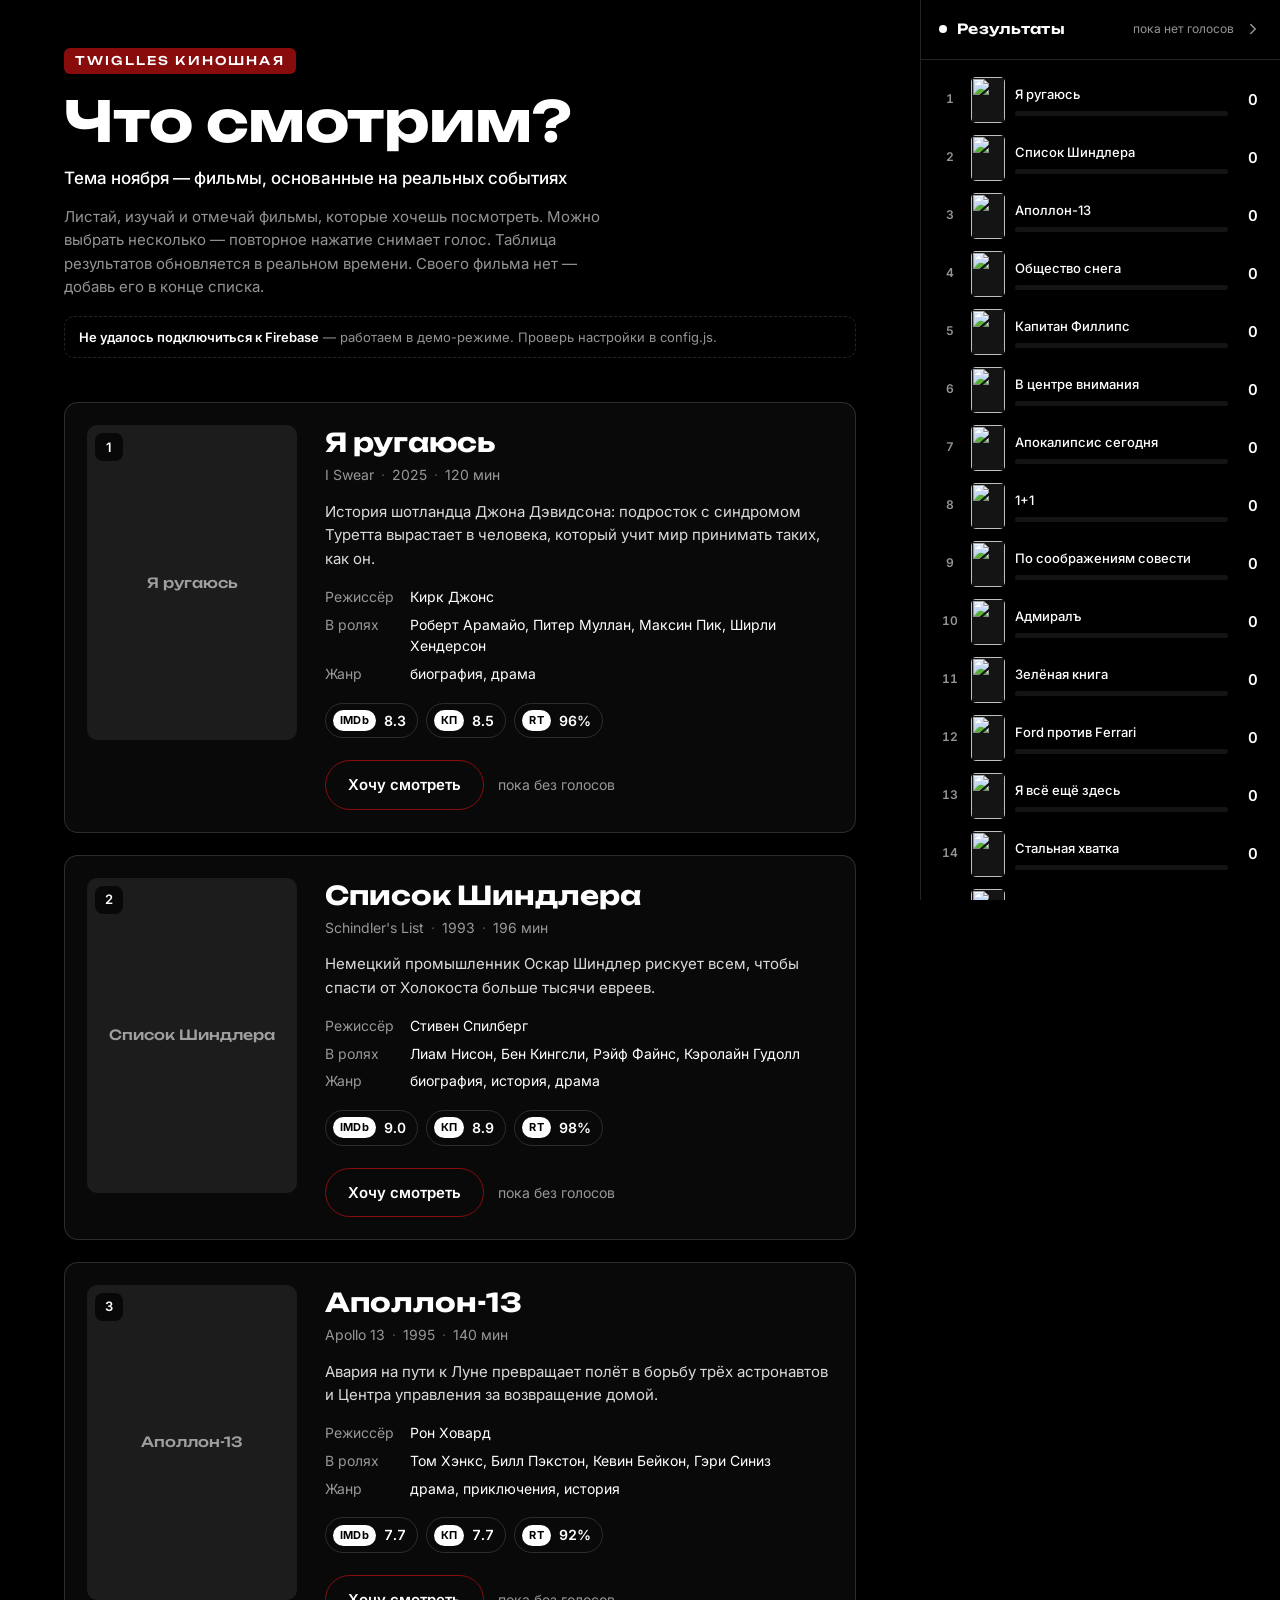
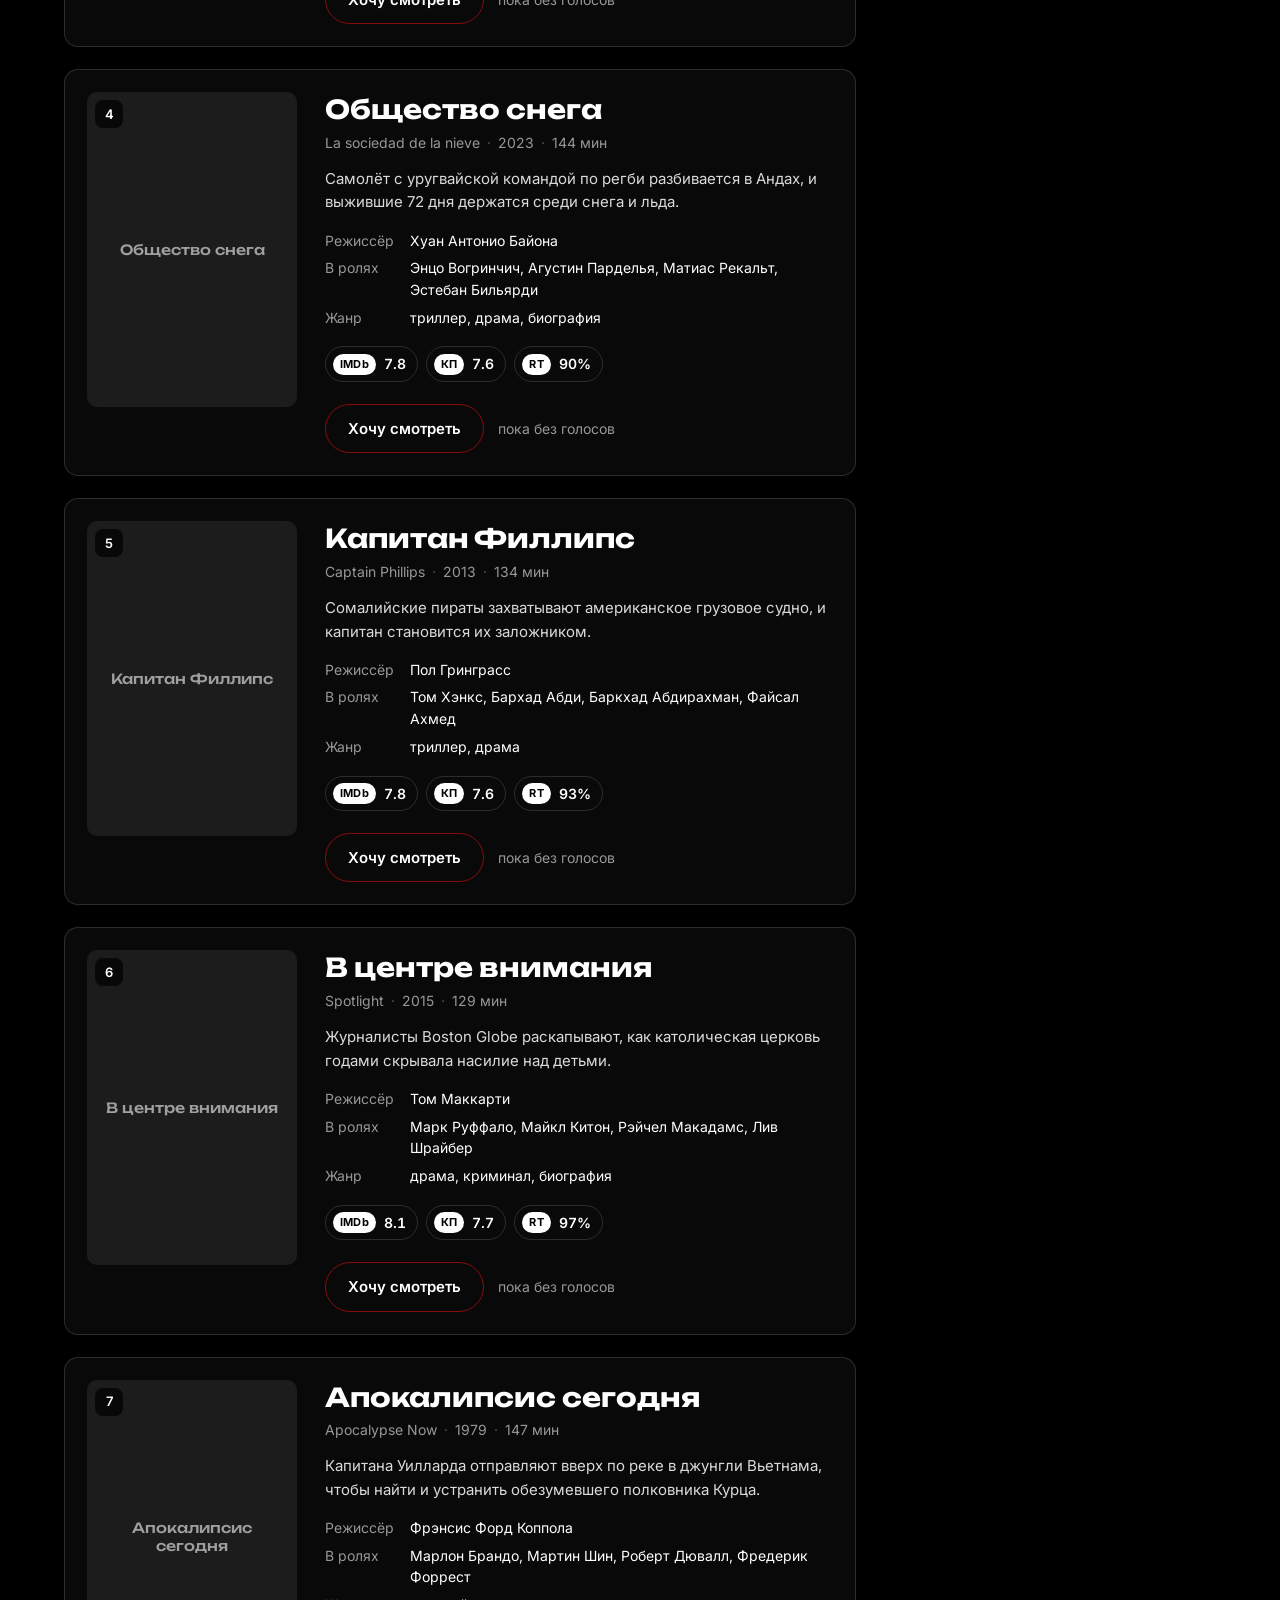
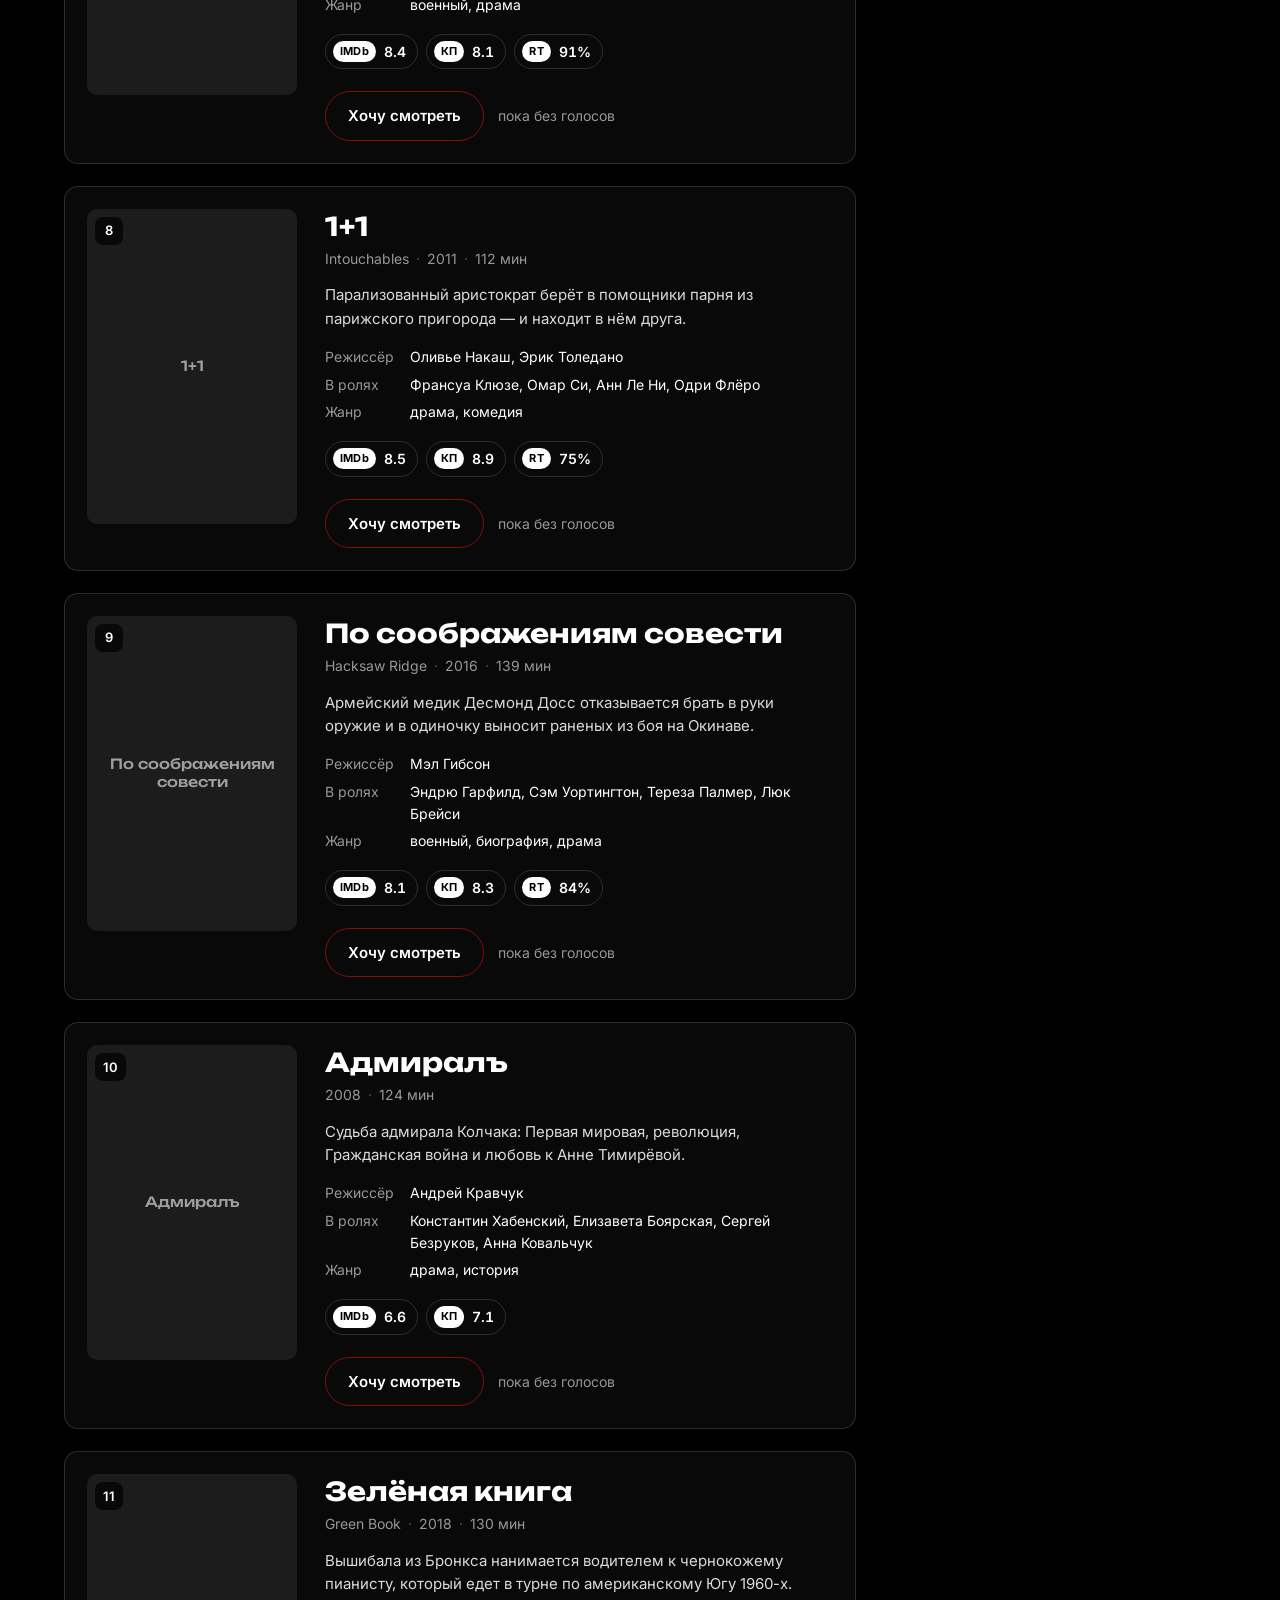
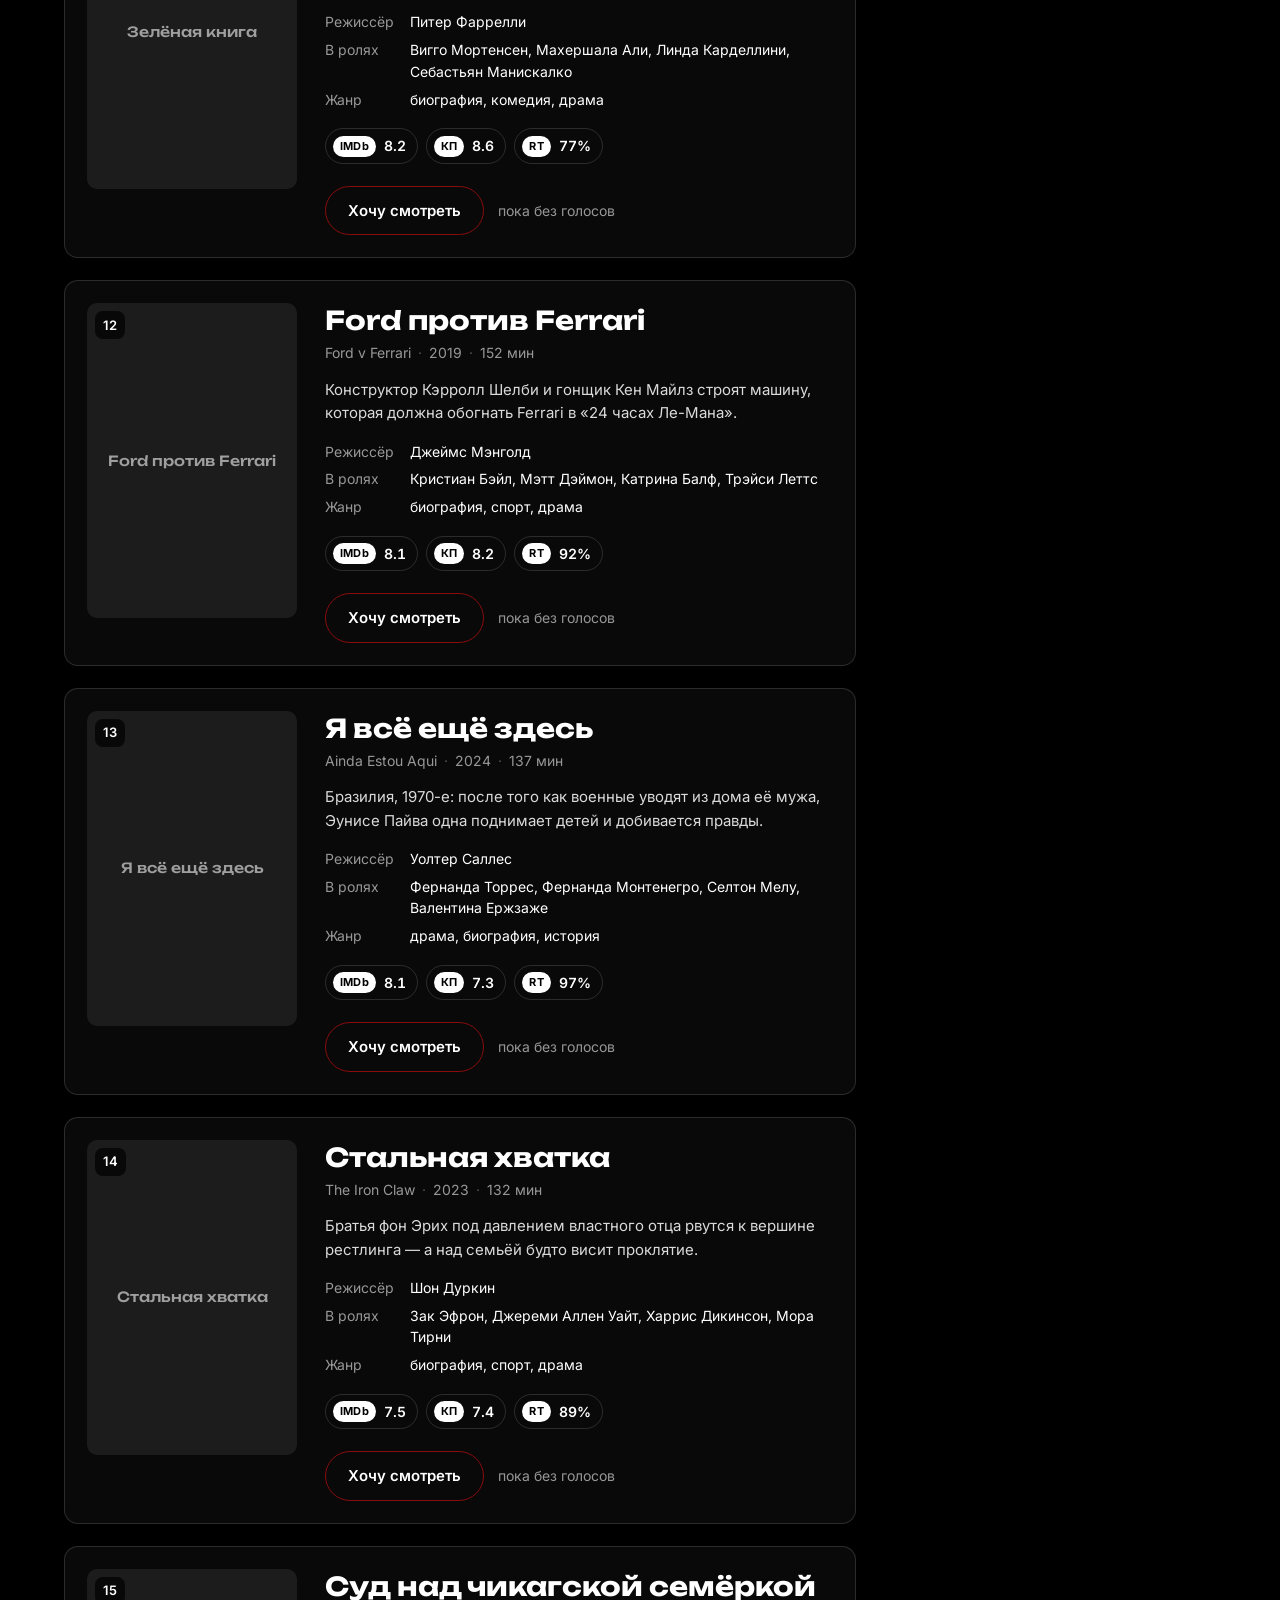
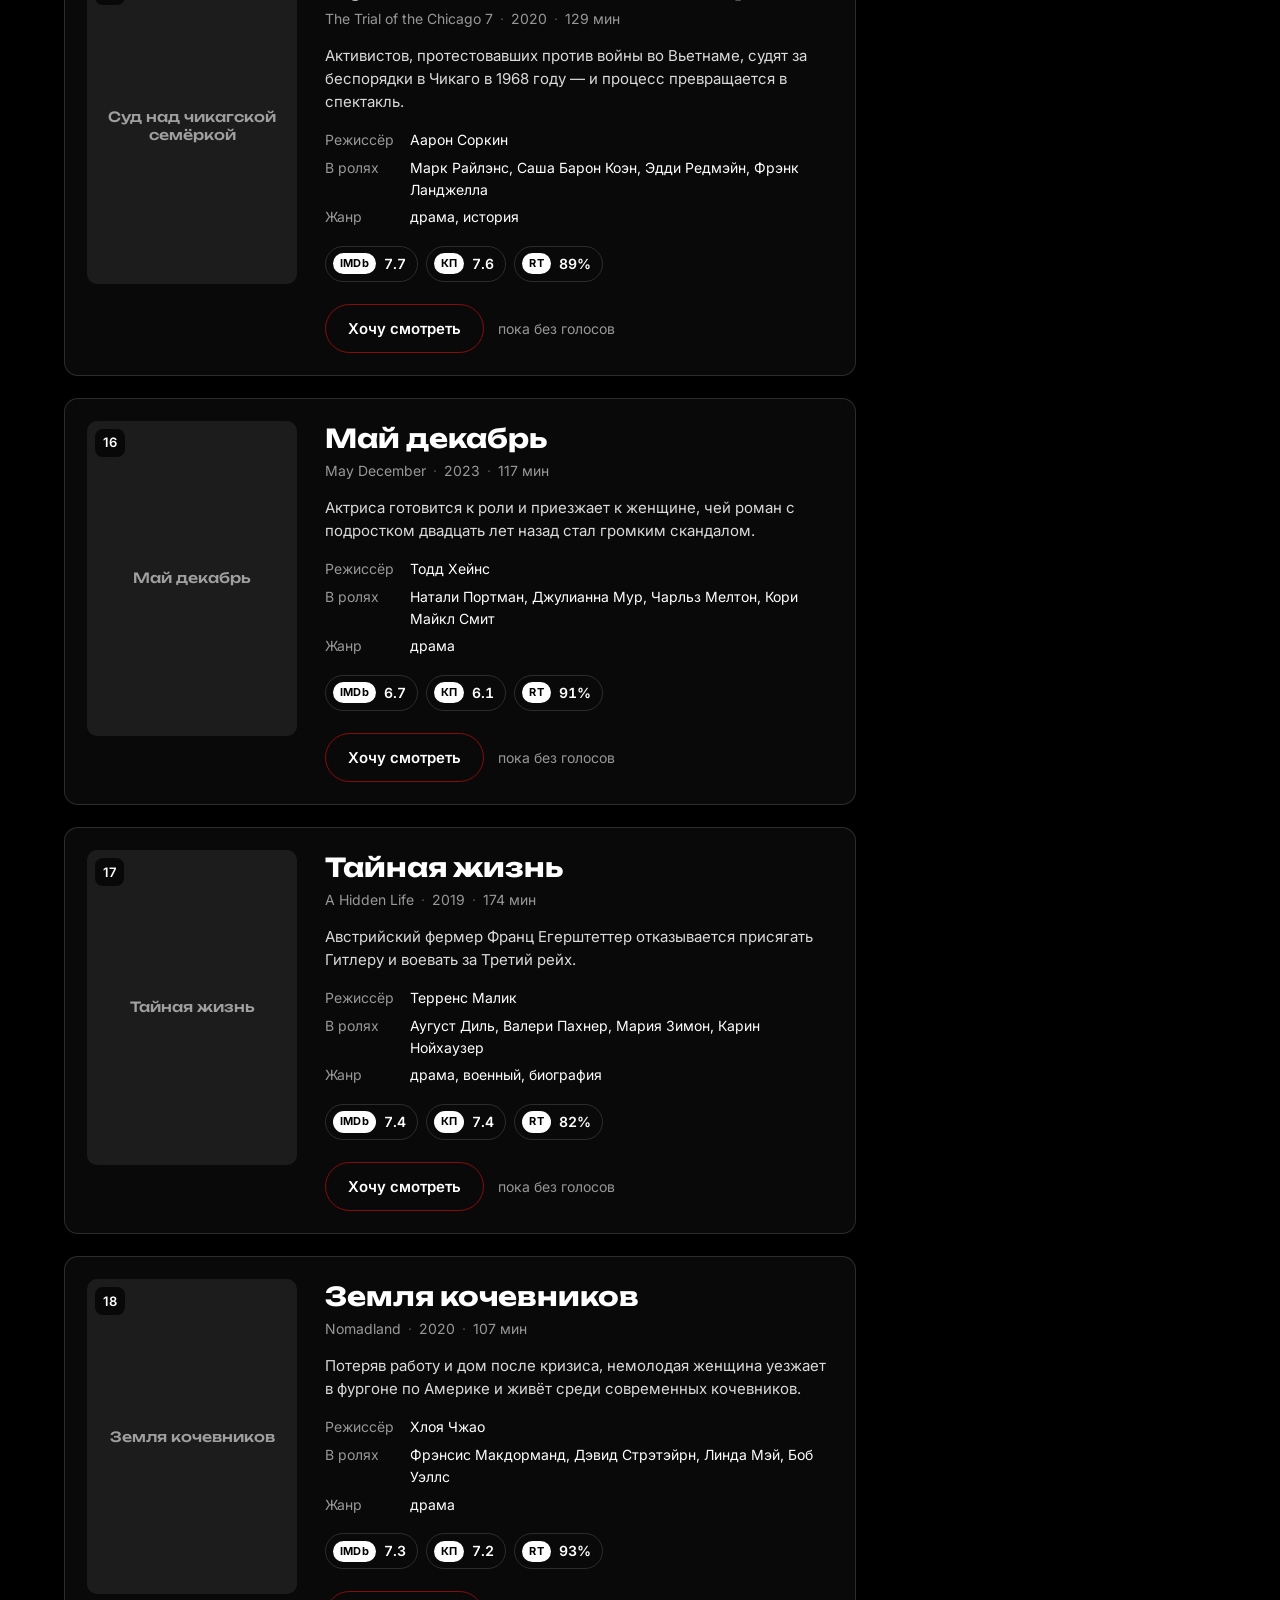
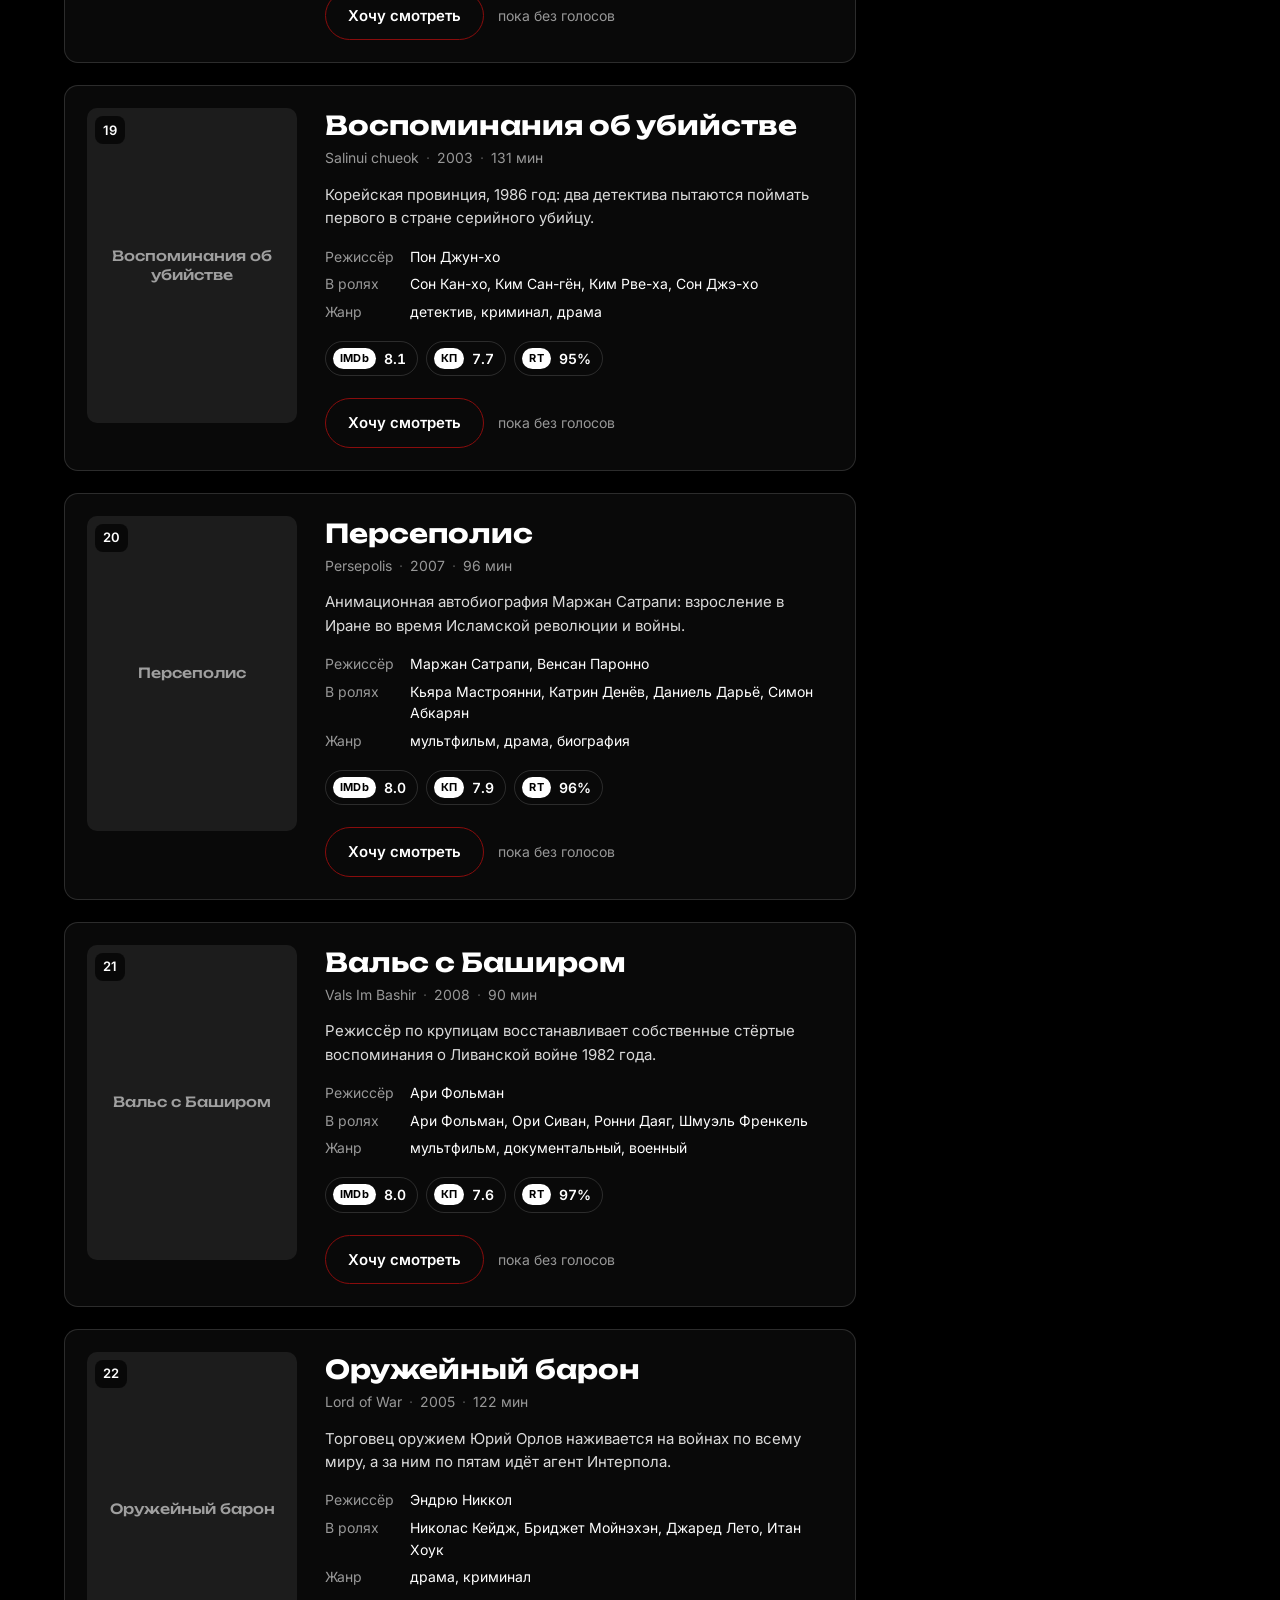
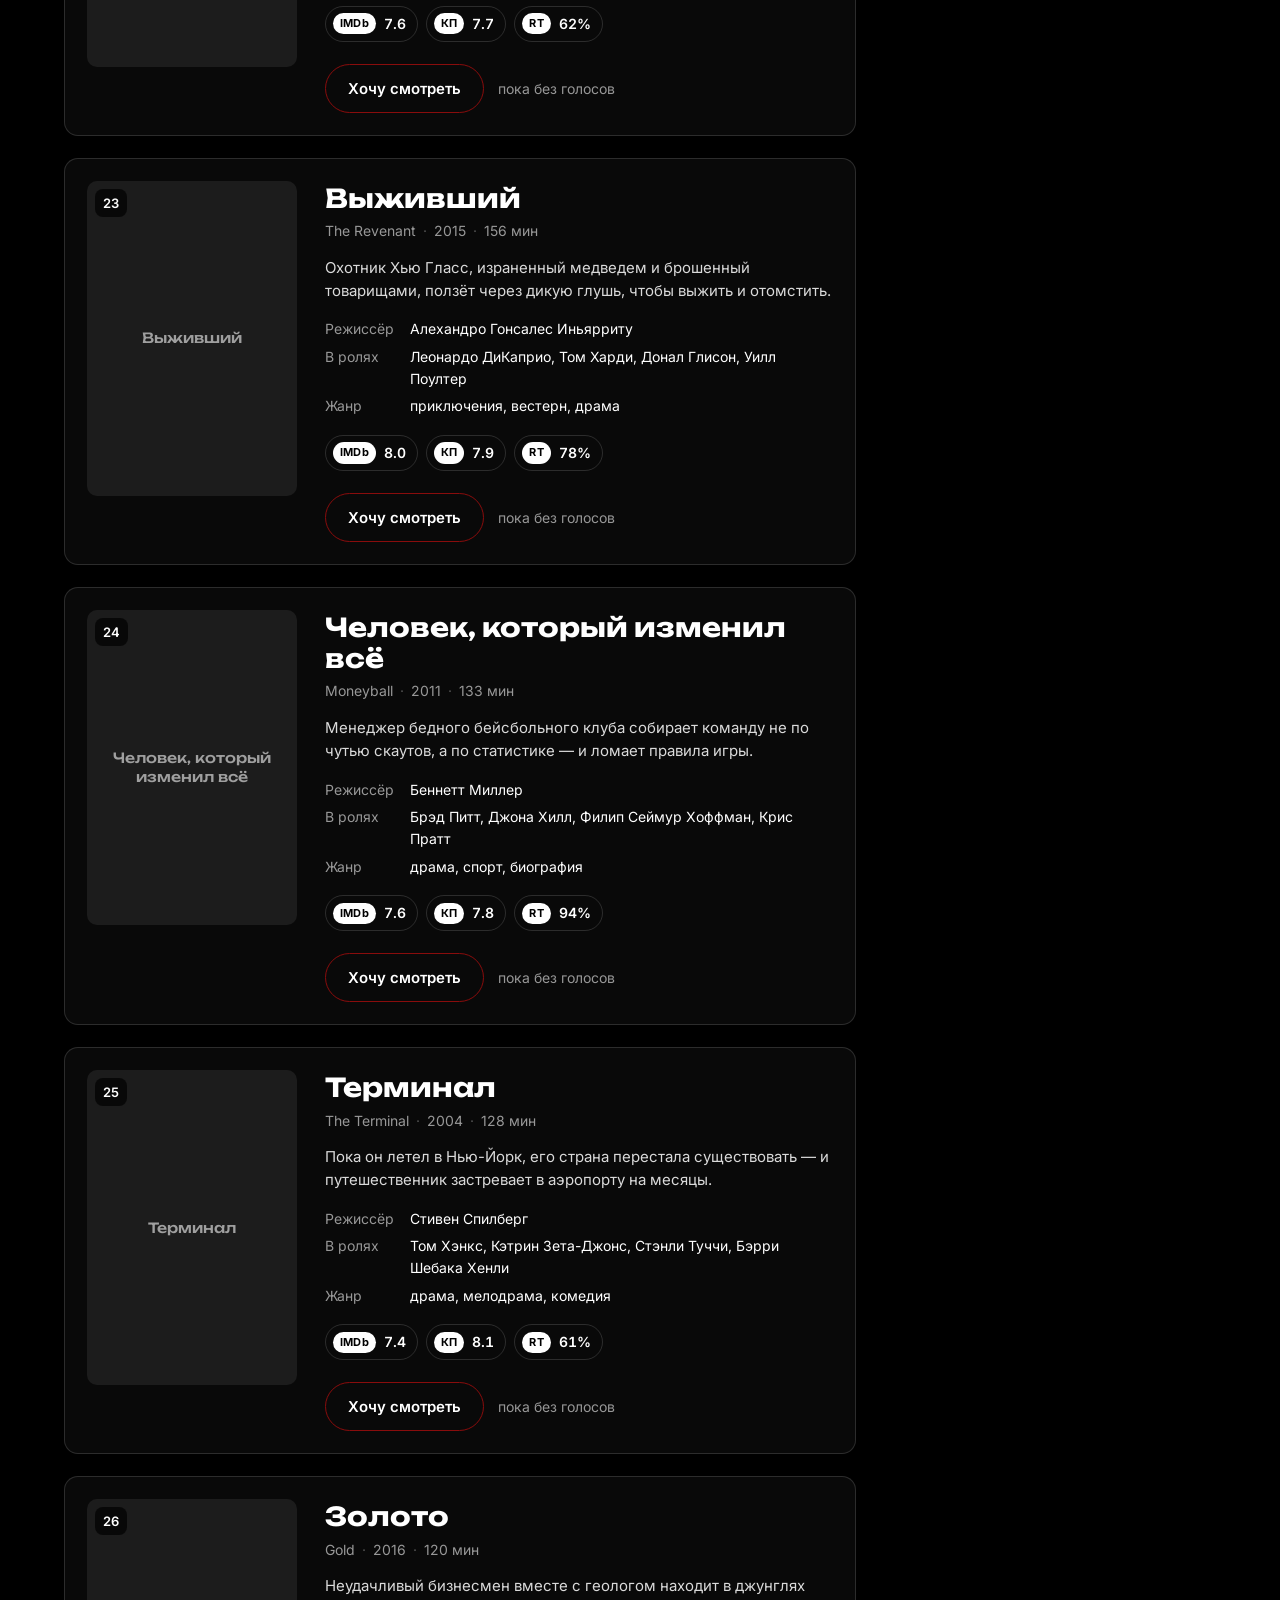
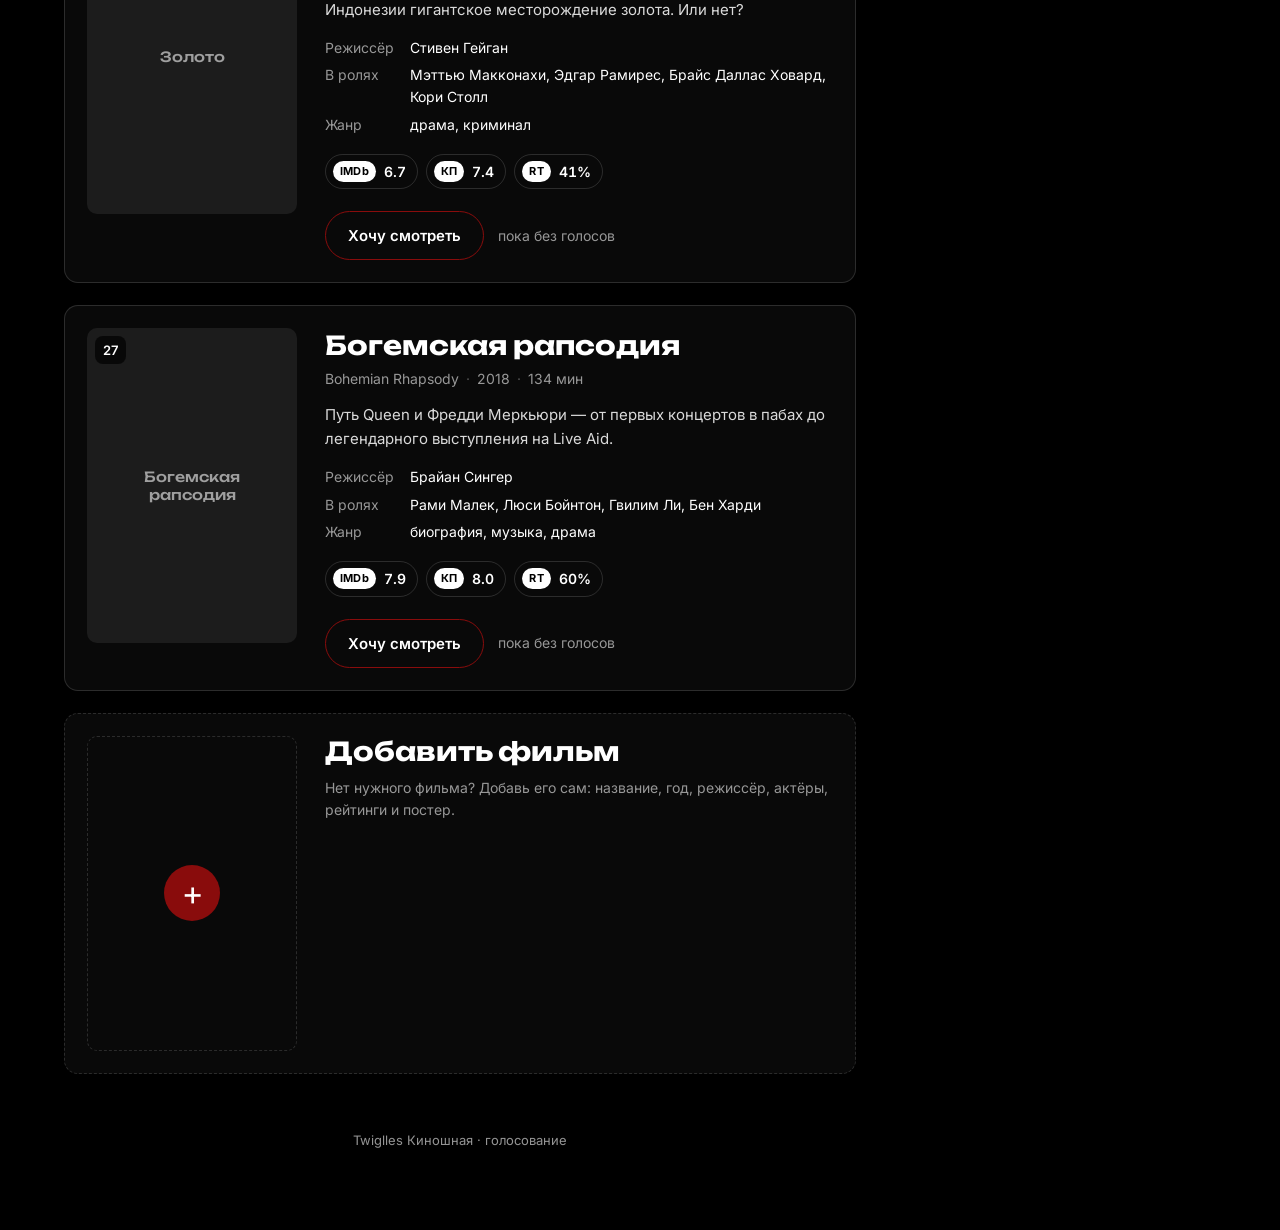
==== index.html @ 2b9875ea "Страница голосования Twiglles Киношной" ====
<!doctype html>
<html lang="ru">
<head>
  <meta charset="utf-8">
  <meta name="viewport" content="width=device-width, initial-scale=1">
  <title>Twiglles Киношная — что смотрим?</title>
  <meta name="description" content="Голосование за фильм для Twiglles Киношной">
  <link rel="icon" href="data:image/svg+xml,<svg xmlns='http://www.w3.org/2000/svg' viewBox='0 0 100 100'><text y='.9em' font-size='90'>🎬</text></svg>">
  <link rel="preconnect" href="https://fonts.googleapis.com">
  <link rel="preconnect" href="https://fonts.gstatic.com" crossorigin>
  <link href="https://fonts.googleapis.com/css2?family=Inter:wght@400;500;600&family=Unbounded:wght@500;700&display=swap" rel="stylesheet">
  <link rel="stylesheet" href="style.css">
</head>
<body>
  <div class="layout" id="layout">
    <main class="feed">
      <header class="hero">
        <div class="brand">Twiglles Киношная</div>
        <h1>Что смотрим?</h1>
        <p class="theme">Тема ноября — фильмы, основанные на реальных событиях</p>
        <p class="lead">Листай, изучай и отмечай фильмы, которые хочешь посмотреть. Можно выбрать несколько — повторное нажатие снимает голос. Таблица результатов обновляется в реальном времени. Своего фильма нет — добавь его в конце списка.</p>
        <div id="mode-note" class="mode-note" hidden></div>
      </header>

      <section id="films" class="films" aria-label="Фильмы"></section>

      <section class="add" aria-label="Добавить фильм">
        <button type="button" class="film add-cta" id="add-open">
          <span class="poster add-poster"><span class="plus" aria-hidden="true">+</span></span>
          <span class="info">
            <span class="add-title">Добавить фильм</span>
            <span class="sub">Нет нужного фильма? Добавь его сам: название, год, режиссёр, актёры, рейтинги и постер.</span>
          </span>
        </button>

        <form class="film add-form" id="add-form" hidden novalidate autocomplete="off">
          <label class="poster drop" id="drop" title="Загрузить постер">
            <input type="file" accept="image/*" id="f-file" hidden>
            <img id="f-preview" alt="" hidden>
            <span class="drop-hint"><span class="plus" aria-hidden="true">+</span>Постер<small>нажми, перетащи<br>или вставь картинку</small></span>
          </label>
          <div class="info">
            <input class="f-title" name="title" placeholder="Название фильма" maxlength="120" required>
            <div class="f-row">
              <input name="original" placeholder="Оригинальное название" maxlength="120">
              <input name="year" placeholder="Год" inputmode="numeric" maxlength="4" class="f-short">
              <input name="runtime" placeholder="Мин" inputmode="numeric" maxlength="3" class="f-short">
            </div>
            <textarea name="about" rows="2" placeholder="Коротко, о чём фильм" maxlength="300"></textarea>
            <dl class="facts">
              <dt>Режиссёр</dt><dd><input name="director" placeholder="Имя режиссёра" maxlength="120"></dd>
              <dt>В ролях</dt><dd><input name="cast" placeholder="Актёры через запятую" maxlength="300"></dd>
              <dt>Жанр</dt><dd><input name="genre" placeholder="Например: драма, биография" maxlength="120"></dd>
              <dt>Постер</dt><dd><input name="posterUrl" placeholder="…или ссылка на картинку" maxlength="1000"></dd>
            </dl>
            <div class="rates">
              <label class="rate"><span class="tag">IMDb</span><input name="imdb" placeholder="—" inputmode="decimal" maxlength="4"></label>
              <label class="rate"><span class="tag">КП</span><input name="kp" placeholder="—" inputmode="decimal" maxlength="4"></label>
              <label class="rate"><span class="tag">RT</span><input name="rt" placeholder="—" inputmode="numeric" maxlength="3">%</label>
            </div>
            <div class="vote-row">
              <button type="submit" class="vote solid" id="add-submit">Добавить фильм</button>
              <button type="button" class="link-btn" id="add-cancel">Отмена</button>
              <span class="form-msg" id="form-msg" role="status"></span>
            </div>
          </div>
        </form>
      </section>

      <footer class="foot">Twiglles Киношная · голосование</footer>
    </main>

    <aside id="panel" class="panel" aria-label="Результаты голосования">
      <button id="panel-toggle" class="panel-head" type="button" aria-expanded="true" aria-controls="panel-body">
        <span class="live-dot" id="live-dot" title="Соединение"></span>
        <span class="panel-title">Результаты</span>
        <span id="panel-summary" class="panel-summary"></span>
        <span class="chev" aria-hidden="true">
          <svg viewBox="0 0 24 24" width="18" height="18"><path d="M9 6l6 6-6 6" fill="none" stroke="currentColor" stroke-width="2" stroke-linecap="round" stroke-linejoin="round"/></svg>
        </span>
      </button>
      <div id="panel-body" class="panel-body">
        <div id="board" class="board"></div>
        <div id="panel-stats" class="panel-stats"></div>
      </div>
    </aside>
  </div>

  <script src="config.js"></script>
  <script src="films.js"></script>
  <script src="app.js"></script>
</body>
</html>
---- style.css ----
/* Палитра: только чёрный, белый и красный #890C0C. Оттенки — это белый с прозрачностью. */
:root {
  --black: #000;
  --white: #fff;
  --red: #890c0c;

  --bg: var(--black);
  --text: var(--white);
  --muted: rgba(255, 255, 255, .58);
  --line: rgba(255, 255, 255, .14);
  --surface: rgba(255, 255, 255, .035);
  --surface-2: rgba(255, 255, 255, .08);
  --accent: var(--red);

  --panel-w: 360px;
  --row-h: 58px;
  --radius: 14px;
}

* { box-sizing: border-box; }
[hidden] { display: none !important; }
html { scroll-behavior: smooth; }
body {
  margin: 0;
  background: var(--bg);
  color: var(--text);
  font: 15px/1.55 Inter, system-ui, -apple-system, "Segoe UI", sans-serif;
  -webkit-font-smoothing: antialiased;
}
a { color: inherit; }
button, input, textarea { font: inherit; color: inherit; }
::selection { background: var(--accent); color: var(--white); }

/* ---------- раскладка ---------- */
.layout {
  display: grid;
  grid-template-columns: minmax(0, 1fr) var(--panel-w);
  min-height: 100vh;
  transition: grid-template-columns .35s ease;
}
.layout.collapsed { grid-template-columns: minmax(0, 1fr) 56px; }

.feed { padding: 48px clamp(16px, 5vw, 64px) 80px; max-width: 980px; width: 100%; margin: 0 auto; }

/* ---------- шапка ---------- */
.brand {
  display: inline-block;
  padding: 7px 11px;
  border-radius: 6px;
  background: var(--accent);
  color: var(--white);
  font: 500 12px/1 Unbounded, sans-serif;
  letter-spacing: .18em;
  text-transform: uppercase;
}
.hero h1 {
  font: 700 clamp(34px, 6vw, 56px)/1.05 Unbounded, sans-serif;
  margin: 18px 0 14px;
  letter-spacing: -.01em;
}
.theme { margin: 0 0 14px; font-size: 17px; font-weight: 500; }
.lead { color: var(--muted); max-width: 60ch; margin: 0; }
.mode-note {
  margin-top: 18px;
  padding: 10px 14px;
  border: 1px dashed var(--line);
  border-radius: 10px;
  color: var(--muted);
  font-size: 13px;
}
.mode-note b { color: var(--text); font-weight: 600; }

/* ---------- карточки фильмов ---------- */
.films { display: flex; flex-direction: column; gap: 22px; margin-top: 44px; }

.film {
  display: grid;
  grid-template-columns: 210px minmax(0, 1fr);
  gap: 28px;
  padding: 22px;
  background: var(--surface);
  border: 1px solid var(--line);
  border-radius: var(--radius);
  scroll-margin-top: 24px;
  transition: border-color .25s, box-shadow .25s;
}
.film.voted { border-color: var(--accent); box-shadow: inset 0 0 0 1px var(--accent); }
.film.flash { box-shadow: 0 0 0 3px var(--accent); }

.poster {
  position: relative;
  aspect-ratio: 2 / 3;
  border-radius: 10px;
  overflow: hidden;
  background: var(--surface-2);
}
.poster img { position: relative; width: 100%; height: 100%; object-fit: cover; display: block; }
.poster .ph {
  position: absolute; inset: 0;
  display: grid; place-items: center;
  padding: 16px; text-align: center;
  font: 500 14px/1.3 Unbounded, sans-serif; color: var(--muted);
}
.poster .num {
  position: absolute; top: 8px; left: 8px;
  min-width: 28px; height: 28px; padding: 0 8px;
  display: grid; place-items: center;
  border-radius: 8px;
  background: rgba(0, 0, 0, .7);
  backdrop-filter: blur(6px);
  font: 600 13px/1 Inter, sans-serif;
}

.info { display: flex; flex-direction: column; min-width: 0; }
.info h2 { font: 700 clamp(20px, 2.6vw, 26px)/1.2 Unbounded, sans-serif; margin: 2px 0 6px; }
.sub { color: var(--muted); font-size: 14px; }
.sub .dot { margin: 0 7px; opacity: .5; }
.about { margin: 14px 0 0; color: rgba(255, 255, 255, .85); }

.facts { display: grid; grid-template-columns: auto 1fr; gap: 6px 16px; margin: 16px 0 0; font-size: 14px; }
.facts dt { color: var(--muted); }
.facts dd { margin: 0; }

.rates { display: flex; flex-wrap: wrap; gap: 8px; margin-top: 18px; }
.rate {
  display: inline-flex; align-items: center; gap: 8px;
  padding: 6px 11px 6px 7px;
  border-radius: 999px;
  border: 1px solid var(--line);
  text-decoration: none;
  font-size: 14px; font-weight: 600;
  font-variant-numeric: tabular-nums;
}
a.rate:hover { border-color: var(--white); }
.rate .tag {
  font-size: 11px; font-weight: 700; letter-spacing: .02em;
  padding: 2px 7px; border-radius: 999px;
  background: var(--white); color: var(--black);
}

.vote-row { display: flex; align-items: center; gap: 14px; margin-top: auto; padding-top: 22px; flex-wrap: wrap; }
.vote {
  display: inline-flex; align-items: center; gap: 10px;
  padding: 12px 22px;
  border-radius: 999px;
  border: 1.5px solid var(--accent);
  background: transparent;
  color: var(--white);
  font-weight: 600;
  cursor: pointer;
  transition: background .2s, transform .1s;
}
.vote:hover { background: rgba(137, 12, 12, .35); }
.vote:active { transform: scale(.97); }
.vote[aria-pressed="true"], .vote.solid { background: var(--accent); }
.vote:disabled { opacity: .4; cursor: not-allowed; }
.vote-count { color: var(--muted); font-size: 14px; font-variant-numeric: tabular-nums; }

.link-btn {
  border: 0; background: none; padding: 4px 2px;
  color: var(--muted); font-size: 14px;
  text-decoration: underline; text-underline-offset: 3px;
  cursor: pointer;
}
.link-btn:hover { color: var(--white); }
.del { margin-left: auto; }

/* ---------- добавить фильм ---------- */
.add { margin-top: 22px; }
.add-cta {
  width: 100%;
  text-align: left;
  border-style: dashed;
  cursor: pointer;
}
.add-cta:hover { border-color: var(--accent); background: rgba(137, 12, 12, .12); }
.add-poster, .drop {
  display: grid; place-items: center;
  border: 1.5px dashed var(--line);
  background: transparent;
}
.add-cta .info { justify-content: center; gap: 10px; }
.add-title { font: 700 clamp(20px, 2.6vw, 26px)/1.2 Unbounded, sans-serif; }
.plus {
  display: grid; place-items: center;
  width: 56px; height: 56px; border-radius: 50%;
  background: var(--accent); color: var(--white);
  font: 400 34px/1 Inter, sans-serif;
}

.add-form { border-color: var(--accent); }
.drop { cursor: pointer; transition: border-color .2s, background .2s; }
.drop:hover, .drop.over { border-color: var(--accent); background: rgba(137, 12, 12, .12); }
.drop.has-img { border-style: solid; }
.drop img { position: absolute; inset: 0; }
.drop-hint { display: grid; justify-items: center; gap: 8px; text-align: center; font-weight: 600; }
.drop-hint small { color: var(--muted); font-weight: 400; font-size: 12px; line-height: 1.4; }
.drop .plus { width: 44px; height: 44px; font-size: 28px; }

.add-form input:not([type="file"]), .add-form textarea {
  width: 100%; min-width: 0;
  padding: 6px 0;
  border: 0; border-bottom: 1px solid var(--line);
  border-radius: 0;
  background: transparent;
  outline: none;
  transition: border-color .2s;
}
.add-form input:focus, .add-form textarea:focus { border-bottom-color: var(--accent); }
.add-form ::placeholder { color: rgba(255, 255, 255, .35); }
.add-form .f-title { font: 700 clamp(20px, 2.6vw, 26px)/1.2 Unbounded, sans-serif; padding-bottom: 8px; }
.f-row { display: flex; gap: 14px; margin-top: 10px; font-size: 14px; }
.f-row .f-short { flex: 0 0 64px; }
.add-form textarea { margin-top: 14px; resize: vertical; }
.add-form .facts { align-items: center; }
.add-form .facts input { padding: 3px 0; }
.add-form .rate { padding-right: 12px; }
.add-form .rate input { width: 3.2em; padding: 0; border-bottom: 0; text-align: center; }
.form-msg { color: var(--muted); font-size: 13px; }

.foot { margin-top: 56px; color: var(--muted); font-size: 13px; text-align: center; }

/* ---------- панель результатов ---------- */
.panel {
  position: sticky; top: 0;
  height: 100vh;
  display: flex; flex-direction: column;
  background: var(--black);
  border-left: 1px solid var(--line);
  overflow: hidden;
}
.panel-head {
  display: flex; align-items: center; gap: 10px;
  padding: 20px 18px;
  border: 0; border-bottom: 1px solid var(--line);
  background: transparent;
  cursor: pointer;
  text-align: left;
}
.panel-title { font: 600 14px/1 Unbounded, sans-serif; letter-spacing: .02em; }
.panel-summary { flex: 1; min-width: 0; color: var(--muted); font-size: 12px; white-space: nowrap; overflow: hidden; text-overflow: ellipsis; text-align: right; }
.chev { display: grid; place-items: center; color: var(--muted); transition: transform .3s; }

.live-dot { width: 8px; height: 8px; border-radius: 50%; background: var(--muted); flex: none; }
.live-dot.on { background: var(--accent); animation: pulse 2s infinite; }
.live-dot.demo { background: var(--white); }
@keyframes pulse {
  0% { box-shadow: 0 0 0 0 rgba(137, 12, 12, .9); }
  70% { box-shadow: 0 0 0 8px rgba(137, 12, 12, 0); }
  100% { box-shadow: 0 0 0 0 rgba(137, 12, 12, 0); }
}

.panel-body { flex: 1; overflow-y: auto; padding: 14px 12px 18px; }

.board { position: relative; }
.row {
  position: absolute; left: 0; right: 0; top: 0;
  height: calc(var(--row-h) - 6px);
  display: grid;
  grid-template-columns: 22px 34px minmax(0, 1fr) auto;
  align-items: center; gap: 10px;
  padding: 0 10px 0 6px;
  border-radius: 10px;
  border: 0; background: transparent;
  cursor: pointer; text-align: left;
  transition: transform .55s cubic-bezier(.2,.8,.2,1), background .2s;
}
.row:hover { background: var(--surface-2); }
.row .rank {
  width: 22px; height: 22px; border-radius: 50%;
  display: grid; place-items: center;
  color: var(--muted); font-size: 12px; font-weight: 600; font-variant-numeric: tabular-nums;
}
.row .thumb { width: 34px; height: 46px; border-radius: 5px; object-fit: cover; background: var(--surface-2); }
.row .mid { min-width: 0; }
.row .name { font-size: 13px; font-weight: 500; white-space: nowrap; overflow: hidden; text-overflow: ellipsis; }
.row .bar { height: 5px; margin-top: 7px; border-radius: 3px; background: var(--surface-2); overflow: hidden; }
.row .fill { height: 100%; width: 0; border-radius: 3px; background: rgba(255, 255, 255, .4); transition: width .55s cubic-bezier(.2,.8,.2,1); }
.row .n { font-size: 15px; font-weight: 600; font-variant-numeric: tabular-nums; min-width: 2ch; text-align: right; }
.row.mine .name::after { content: ""; display: inline-block; width: 6px; height: 6px; margin-left: 6px; border-radius: 50%; background: var(--accent); vertical-align: middle; }
.row.lead .fill { background: var(--accent); }
.row.lead .rank { background: var(--accent); color: var(--white); }
.row.bump .n { animation: bump .5s; }
@keyframes bump { 40% { transform: scale(1.35); } }

.panel-stats { margin-top: 14px; padding: 12px 8px 0; border-top: 1px solid var(--line); color: var(--muted); font-size: 12.5px; line-height: 1.7; }
.panel-stats b { color: var(--text); font-weight: 600; }

/* свёрнутая панель на десктопе */
.layout.collapsed .panel-head { flex-direction: column; height: 100%; padding: 20px 0; border-bottom: 0; gap: 14px; }
.layout.collapsed .panel-title,
.layout.collapsed .panel-summary { writing-mode: vertical-rl; transform: rotate(180deg); text-align: left; overflow: visible; }
.layout.collapsed .panel-summary { flex: 0 1 auto; max-height: 60vh; text-overflow: ellipsis; overflow: hidden; }
.layout.collapsed .chev { order: -1; transform: rotate(180deg); }
.layout.collapsed .panel-body { display: none; }

/* ---------- телефоны и узкие окна: панель снизу ---------- */
@media (max-width: 900px) {
  .layout, .layout.collapsed { display: block; }
  .feed { padding-top: 32px; padding-bottom: 120px; }
  .film { grid-template-columns: 112px minmax(0, 1fr); gap: 16px; padding: 14px; }
  .about { font-size: 14px; }
  .facts { grid-template-columns: 1fr; gap: 2px; }
  .facts dt { margin-top: 6px; font-size: 12px; }
  .vote { padding: 10px 18px; }
  .f-row { flex-wrap: wrap; }
  .f-row input:first-child { flex: 1 1 100%; }
  .plus { width: 44px; height: 44px; font-size: 28px; }

  .panel {
    position: fixed; top: auto; left: 0; right: 0; bottom: 0;
    height: auto; max-height: 72vh;
    border-left: 0; border-top: 1px solid var(--line);
    border-radius: 18px 18px 0 0;
    box-shadow: 0 -12px 40px rgba(0, 0, 0, .8);
    z-index: 10;
  }
  .panel-head { padding: 16px 18px; }
  .chev { transform: rotate(-90deg); }
  .layout.collapsed .panel-head { flex-direction: row; height: auto; padding: 16px 18px; gap: 10px; }
  .layout.collapsed .panel-title,
  .layout.collapsed .panel-summary { writing-mode: horizontal-tb; transform: none; text-align: right; }
  .layout.collapsed .panel-title { text-align: left; }
  .layout.collapsed .chev { order: 0; transform: rotate(90deg); }
}

@media (max-width: 520px) {
  .film { grid-template-columns: 1fr; }
  .poster { width: 150px; }
  .info h2 { margin-top: 0; }
  .add-cta { grid-template-columns: 72px 1fr; }
  .add-cta .poster { width: auto; }
}

@media (prefers-reduced-motion: reduce) {
  * { transition: none !important; animation: none !important; }
  html { scroll-behavior: auto; }
}
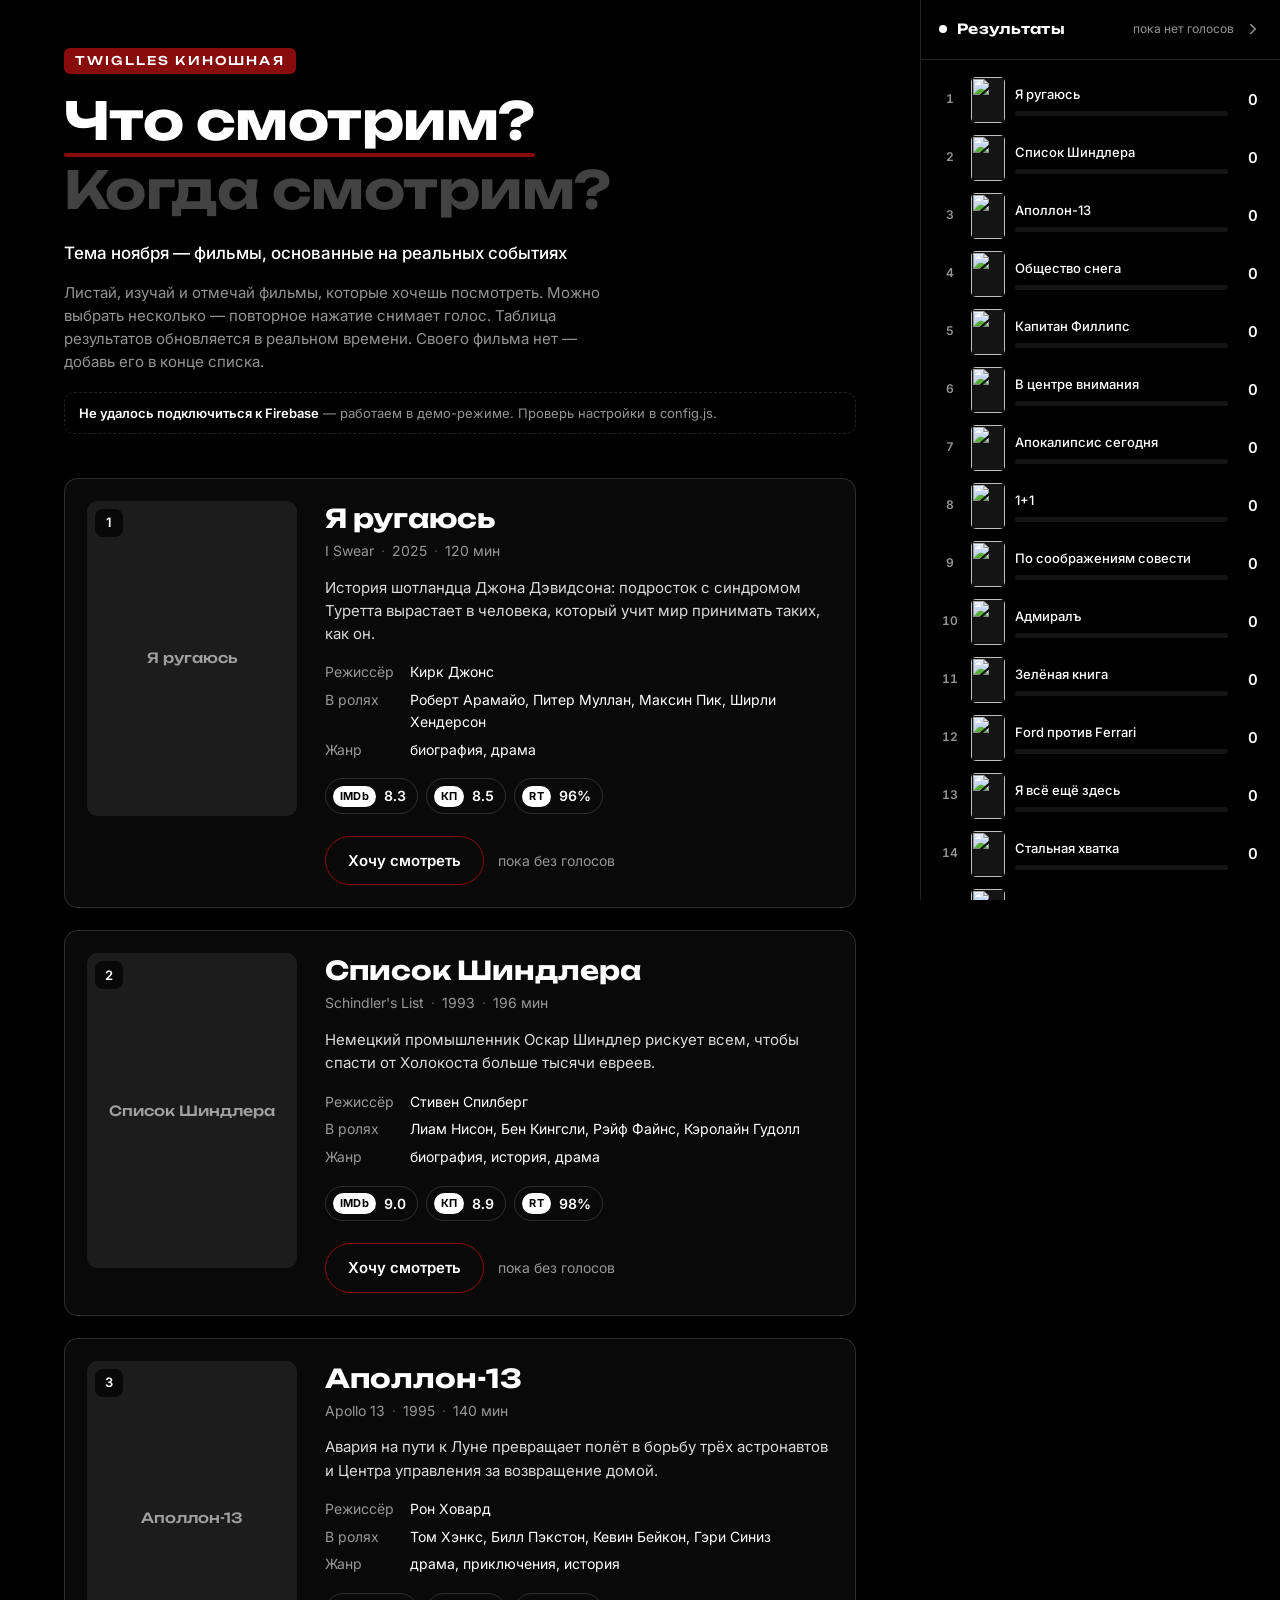
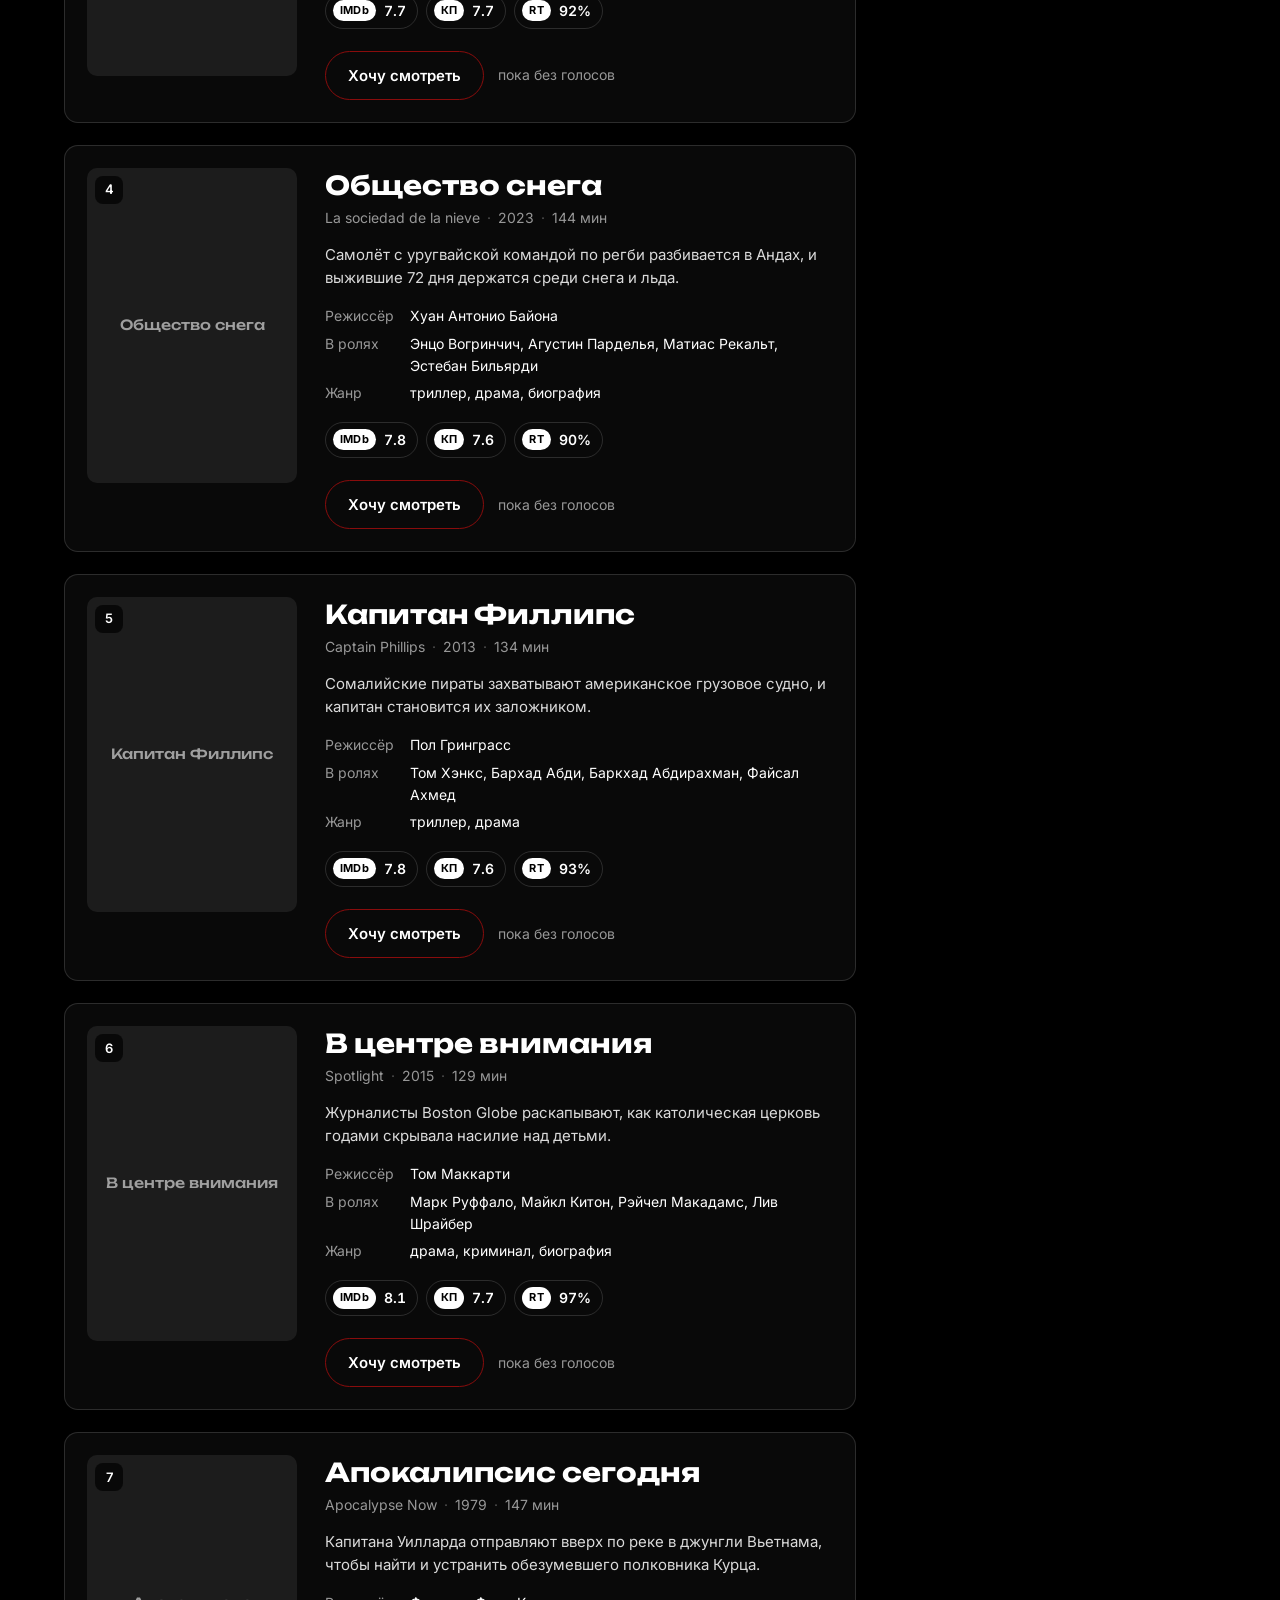
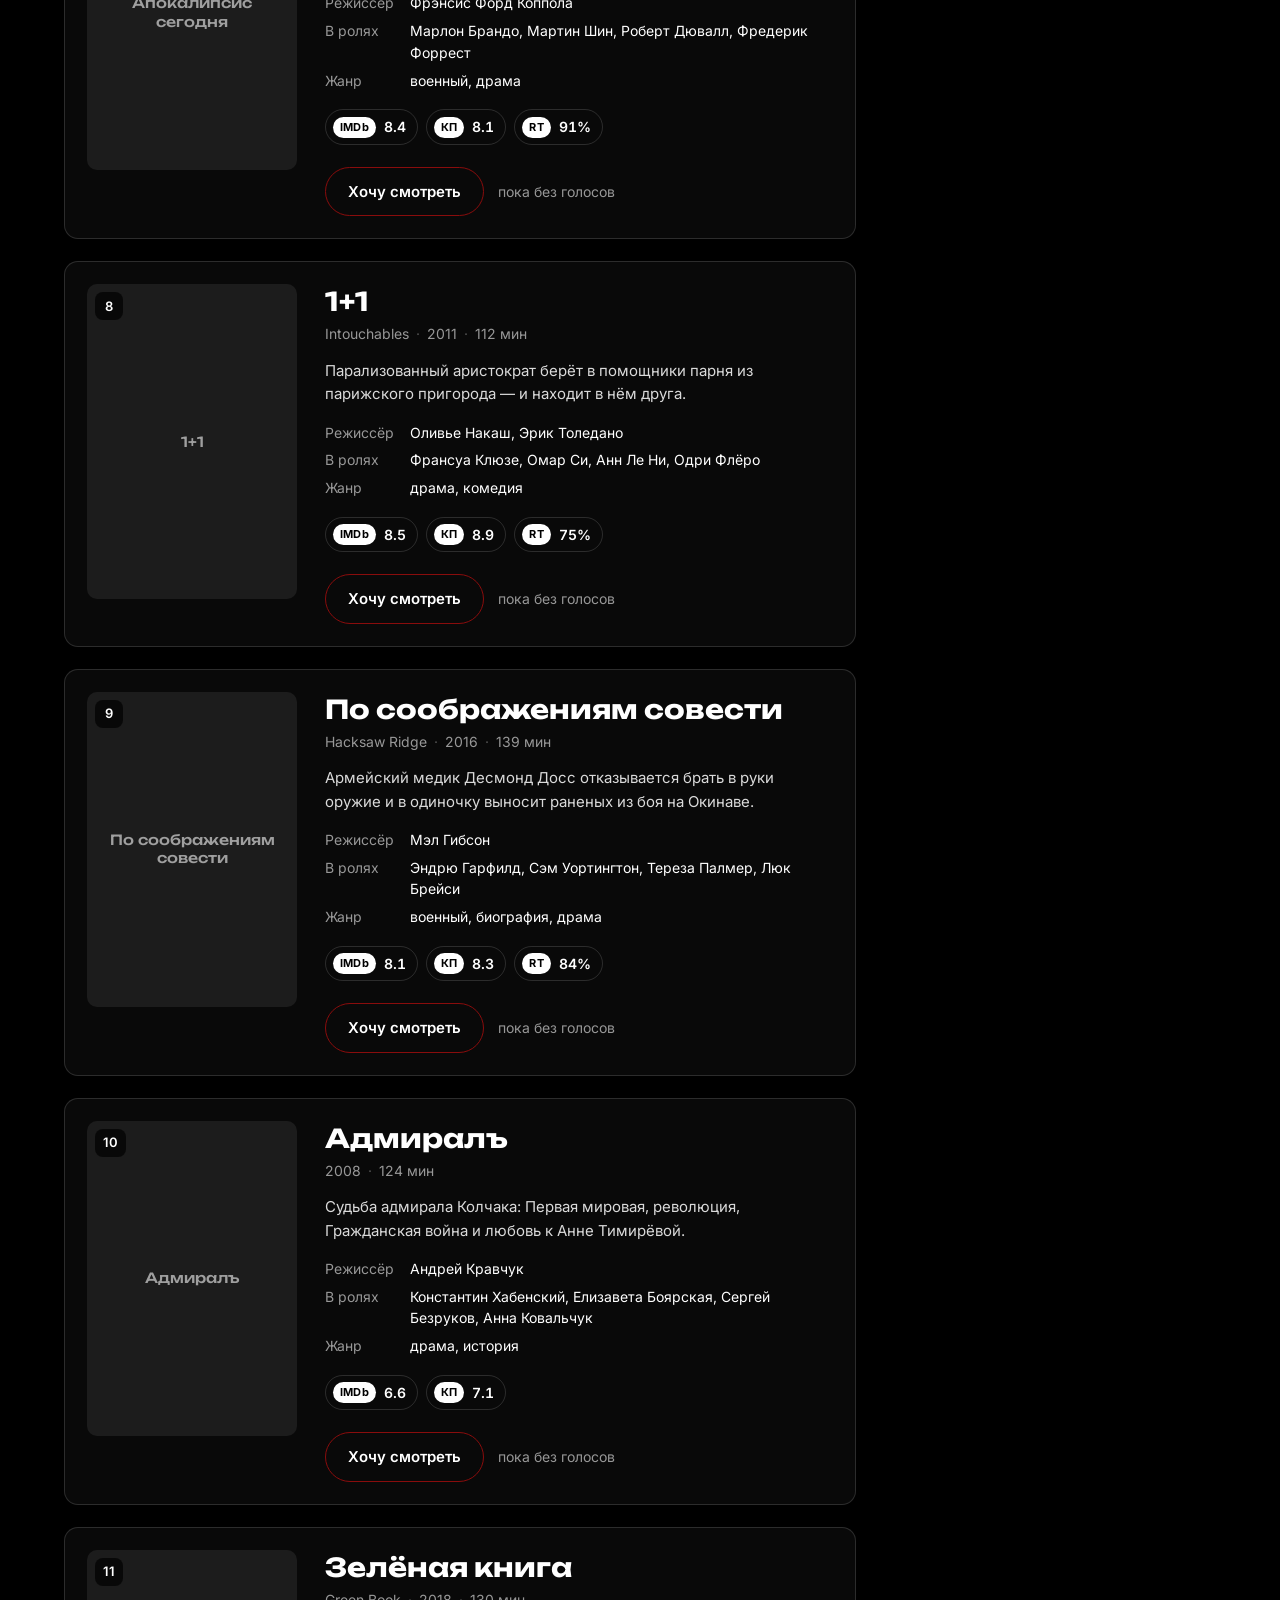
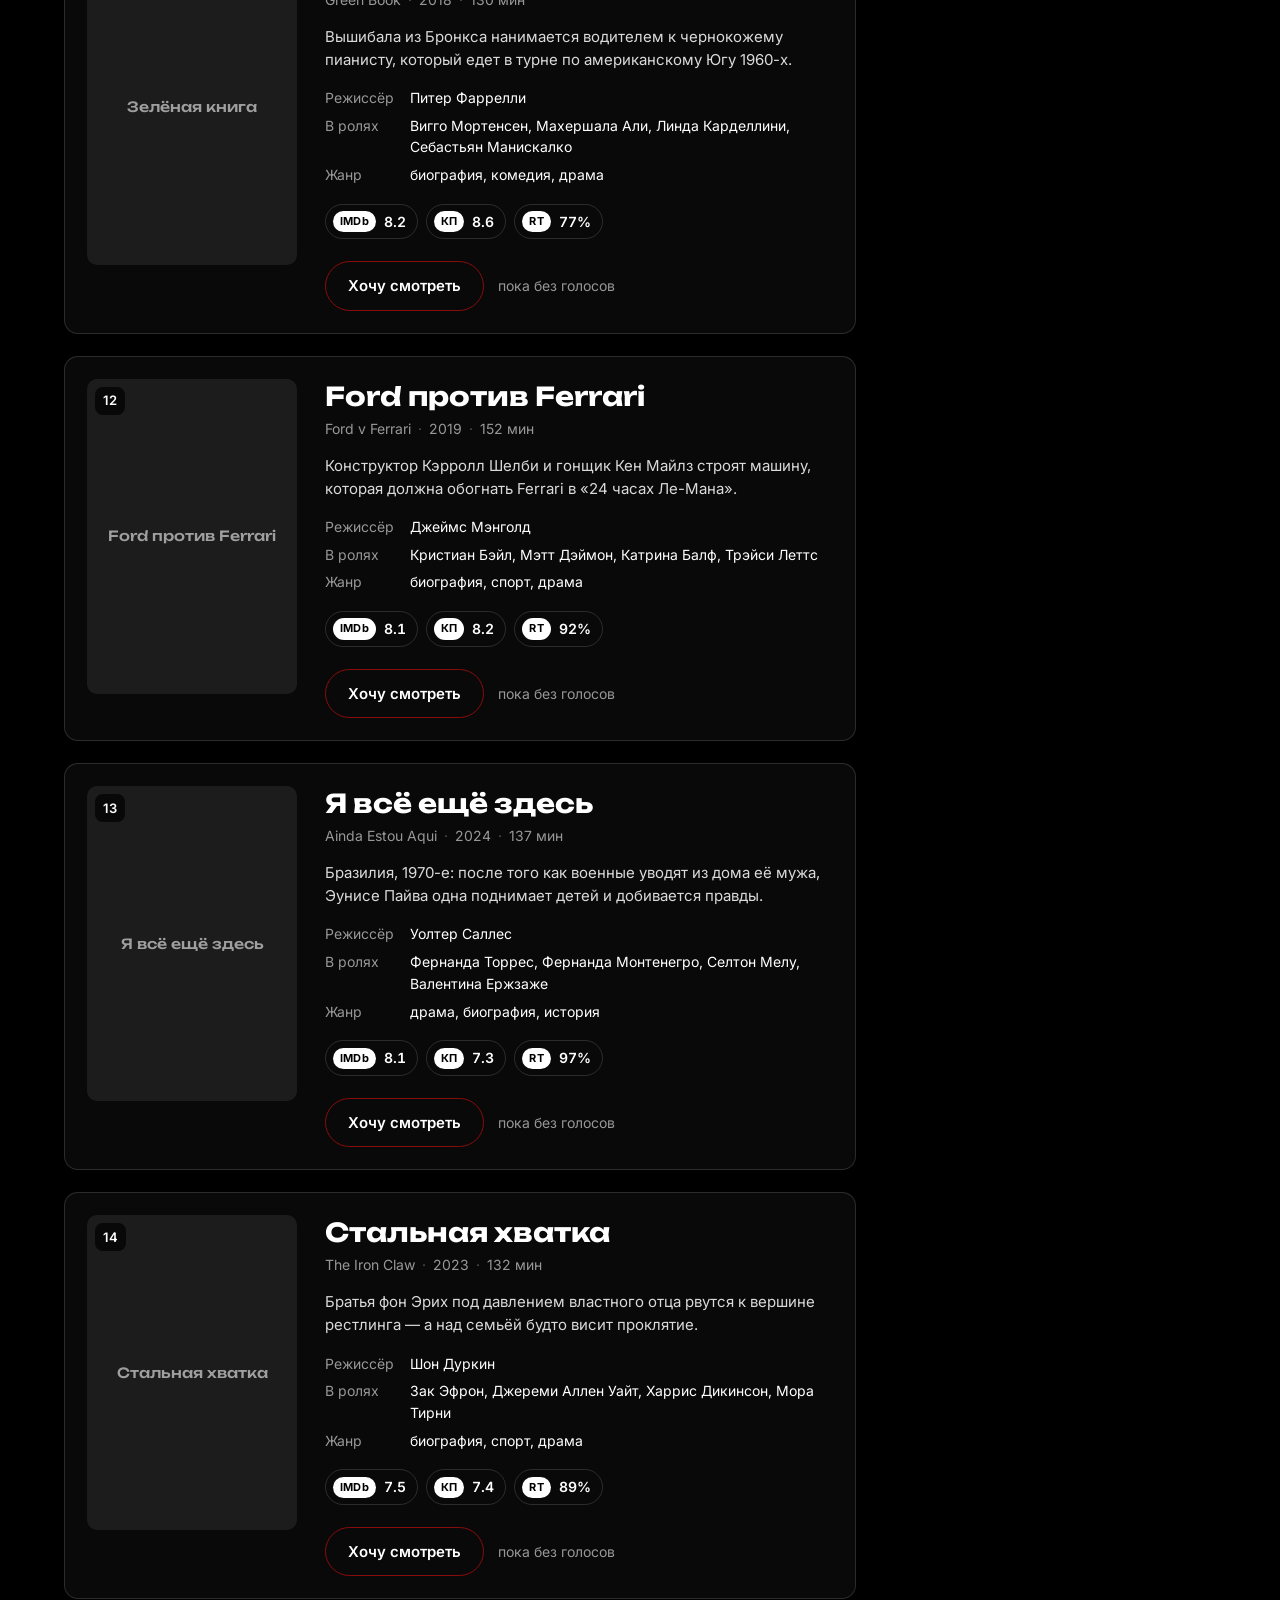
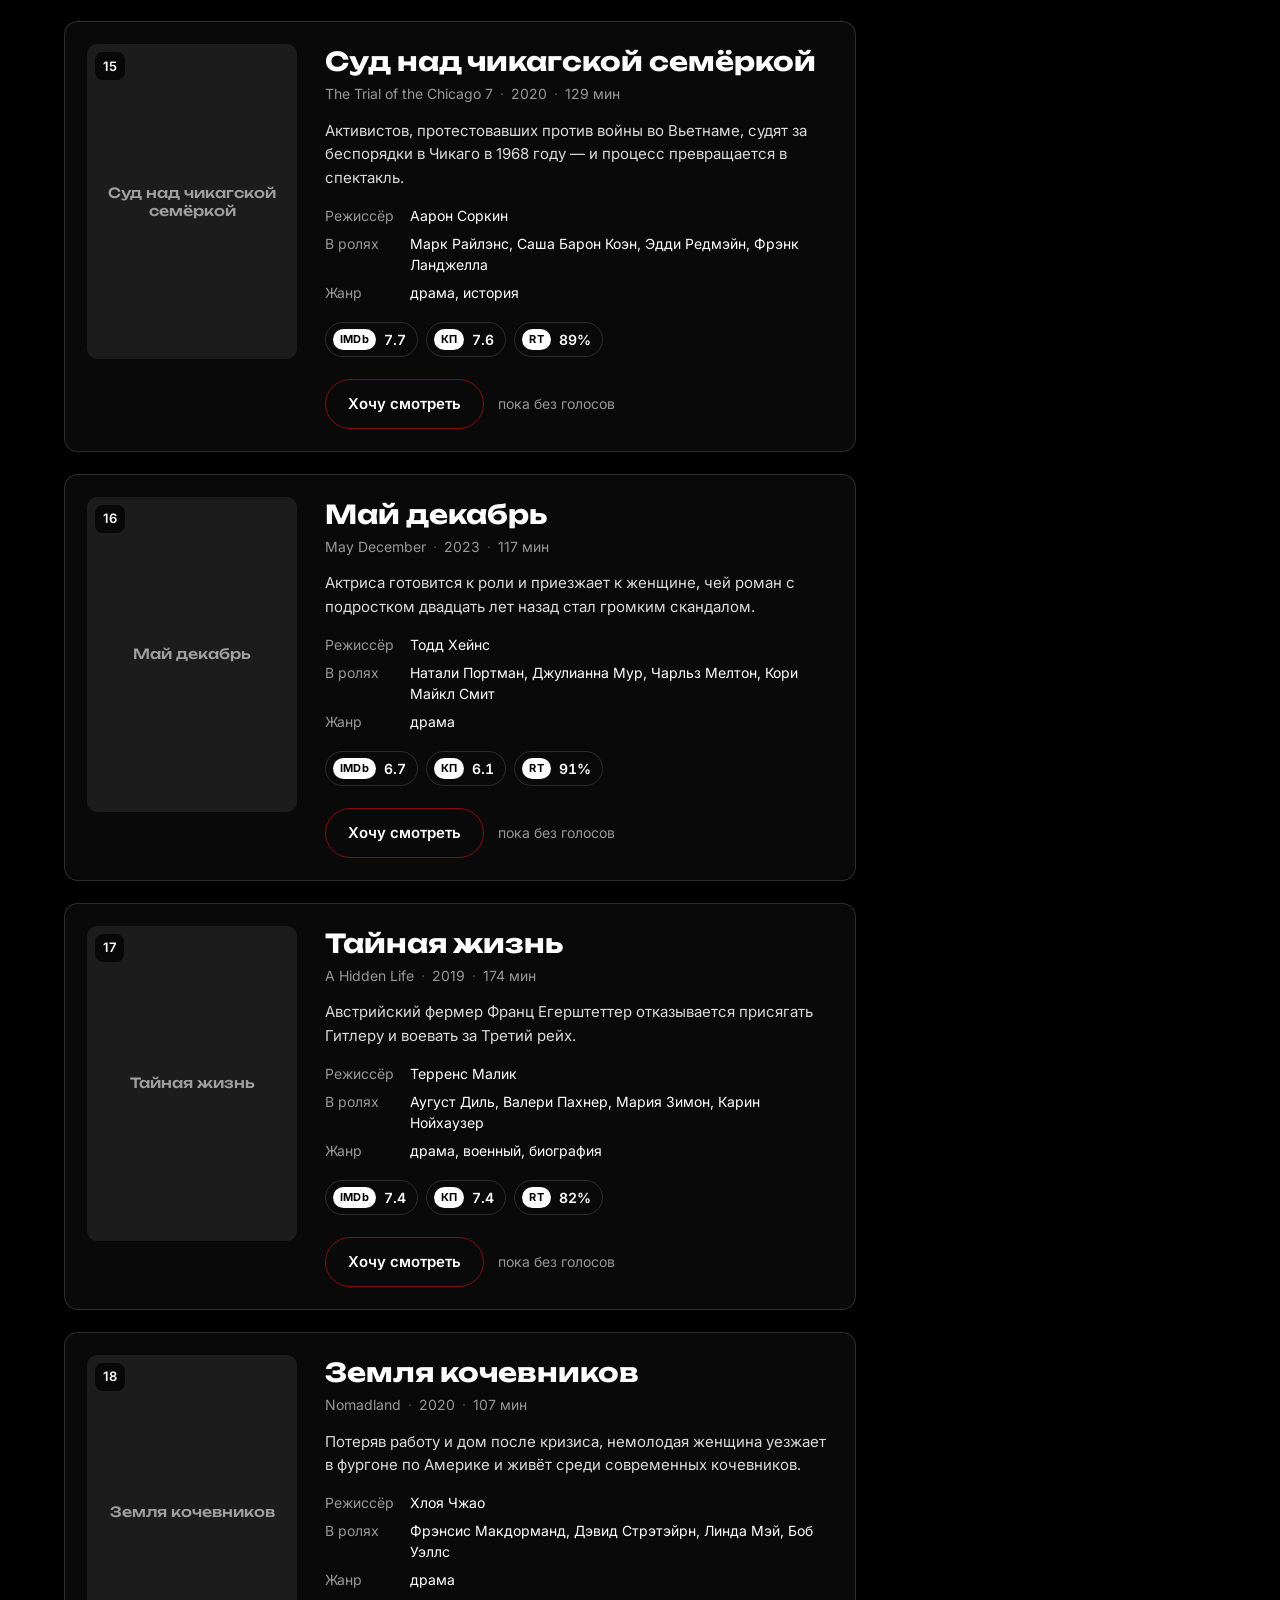
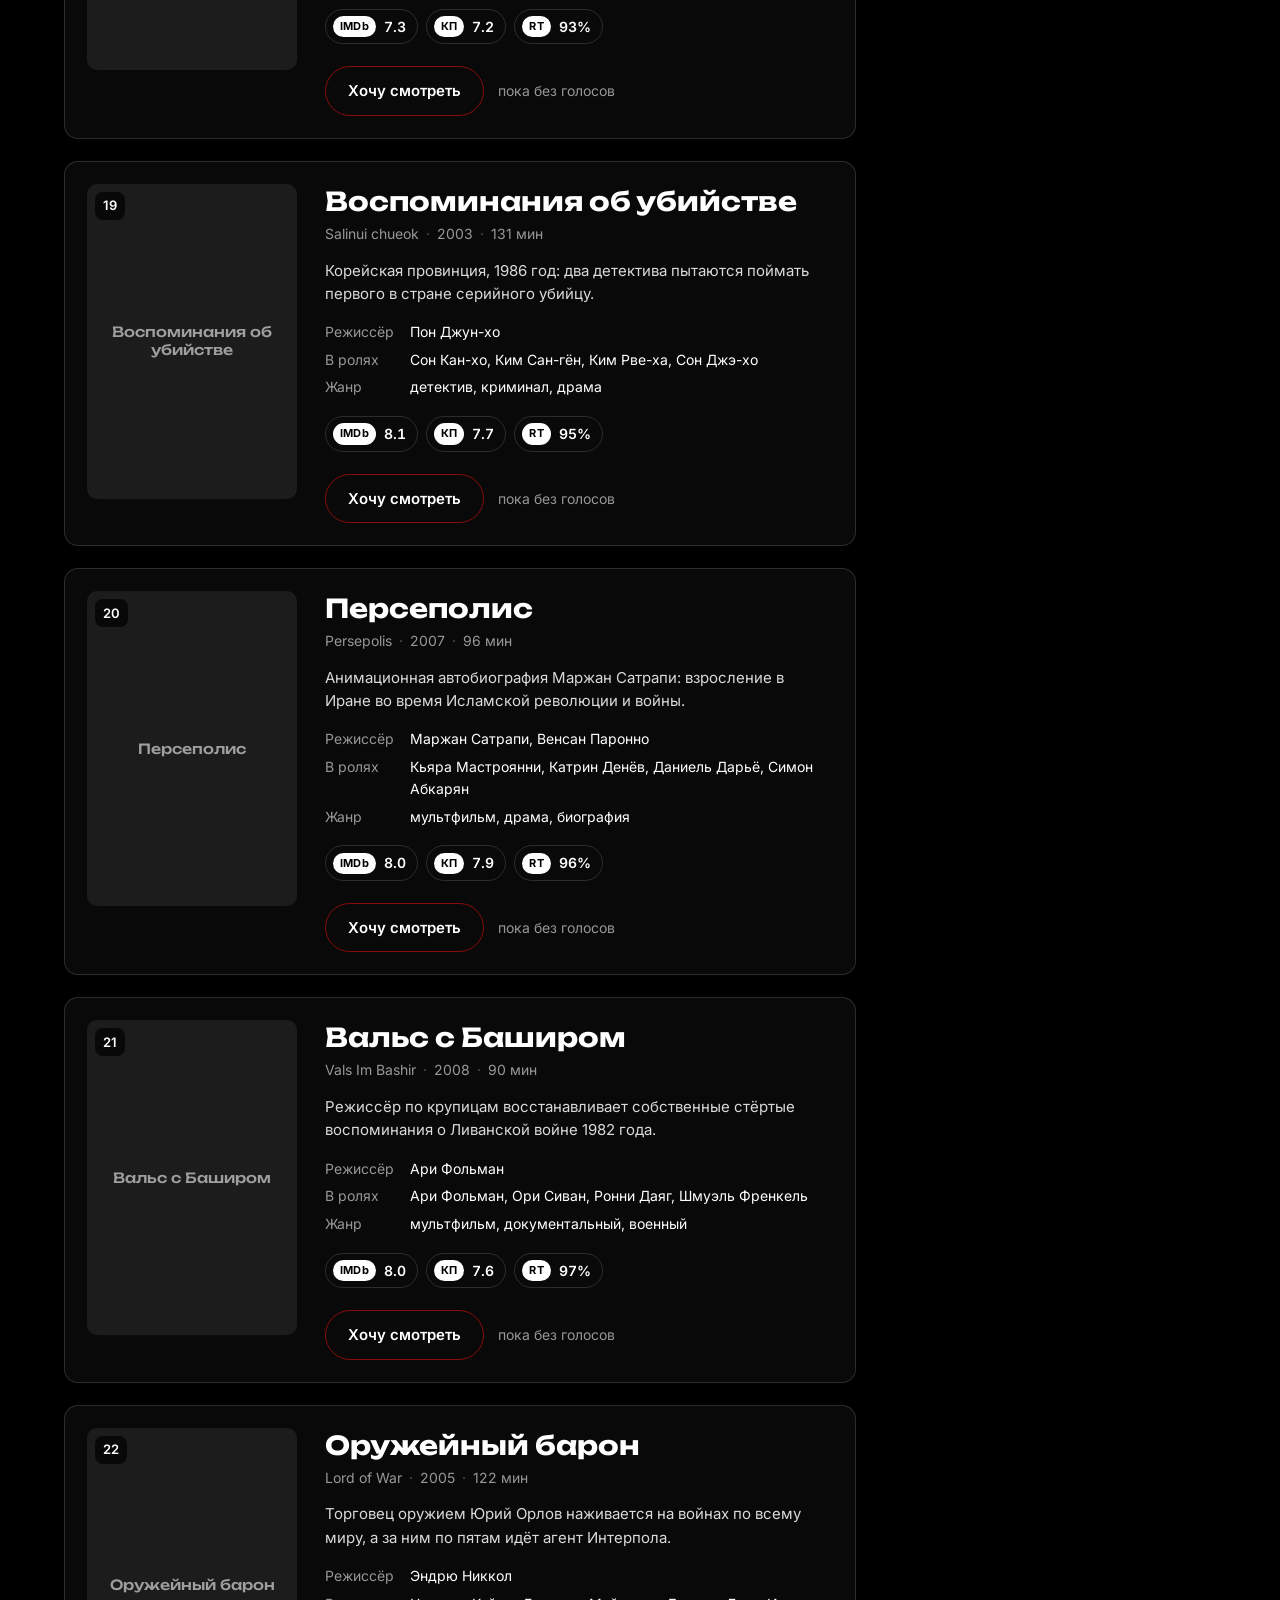
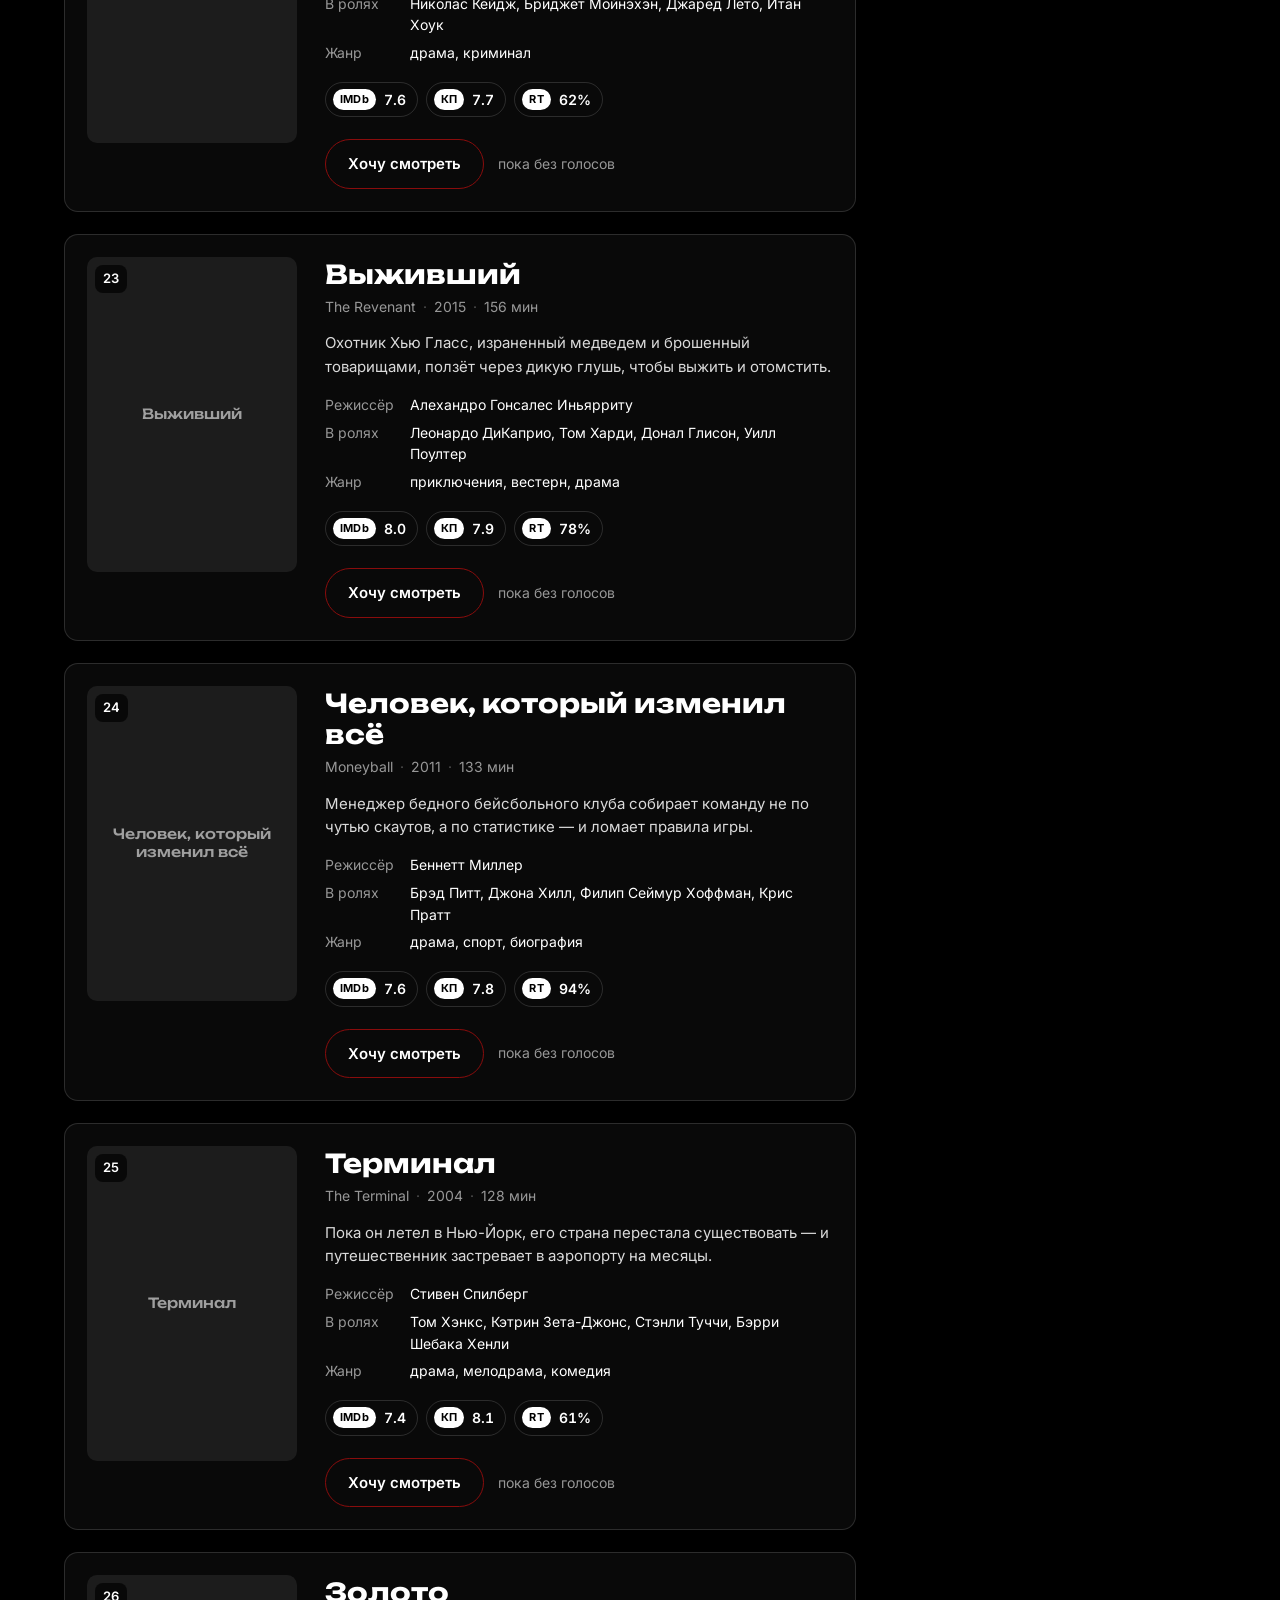
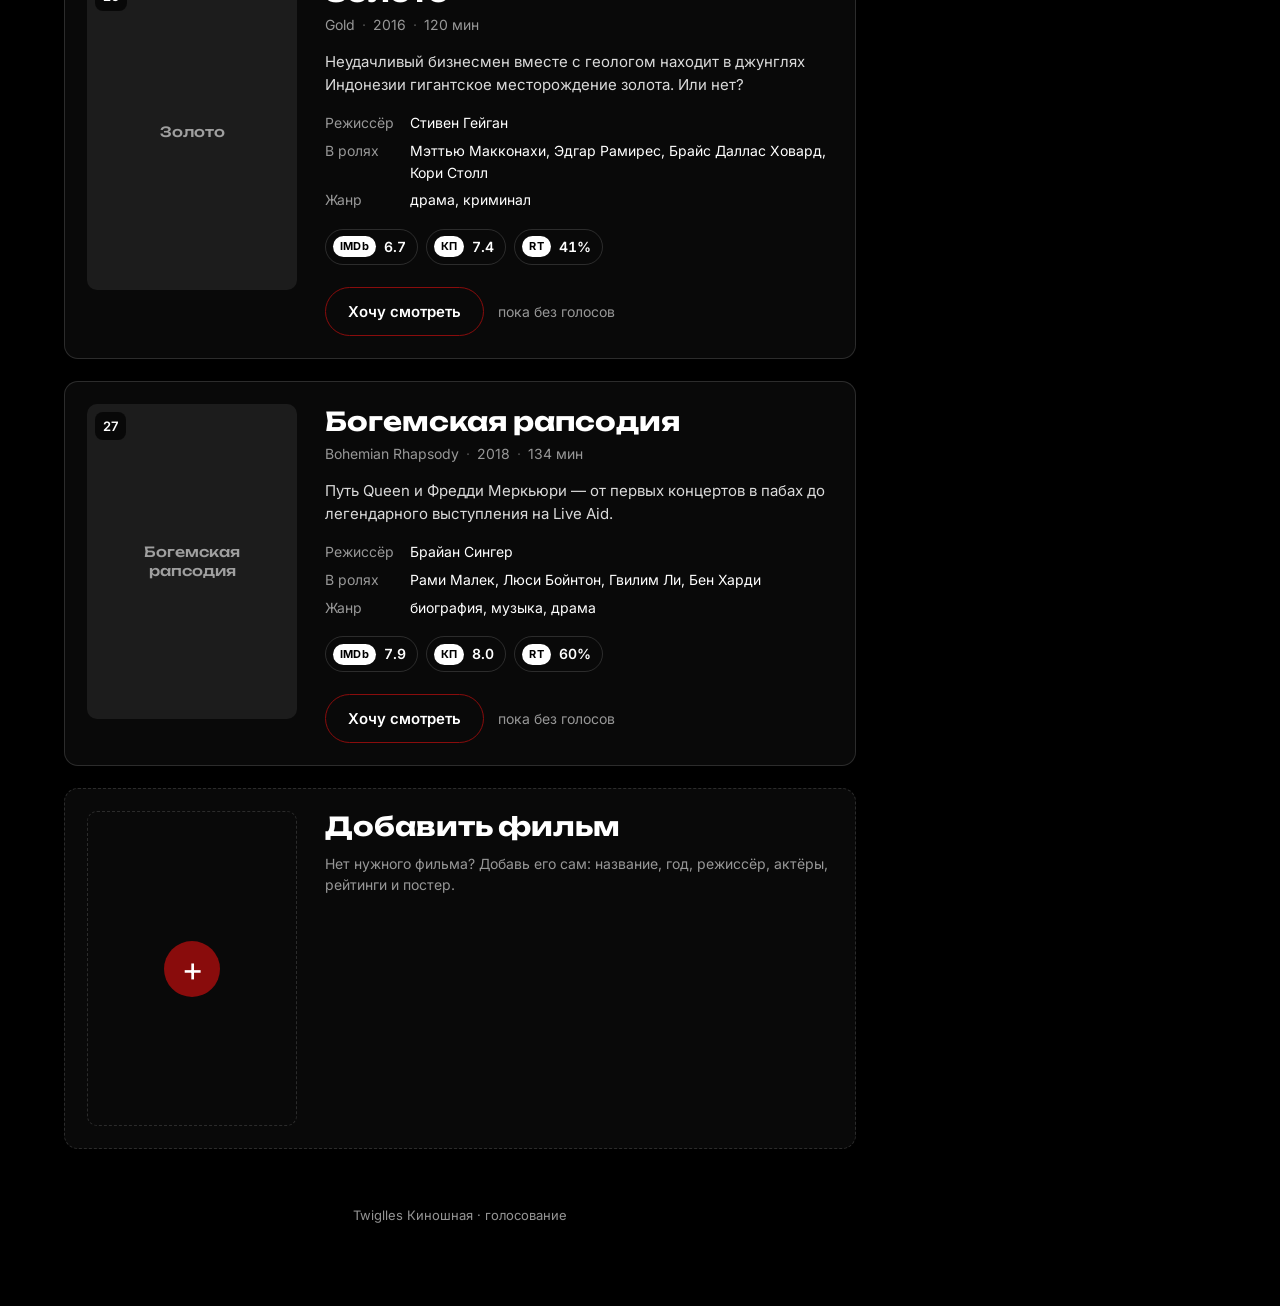
==== commit 1ef3de9c: "Когда смотрим: выбор дат и статистика" ====
--- a/index.html
+++ b/index.html
@@ -16,7 +16,10 @@
     <main class="feed">
       <header class="hero">
         <div class="brand">Twiglles Киношная</div>
-        <h1>Что смотрим?</h1>
+        <nav class="switch" aria-label="Разделы">
+          <a href="./" aria-current="page">Что смотрим?</a>
+          <a href="dates.html">Когда смотрим?</a>
+        </nav>
         <p class="theme">Тема ноября — фильмы, основанные на реальных событиях</p>
         <p class="lead">Листай, изучай и отмечай фильмы, которые хочешь посмотреть. Можно выбрать несколько — повторное нажатие снимает голос. Таблица результатов обновляется в реальном времени. Своего фильма нет — добавь его в конце списка.</p>
         <div id="mode-note" class="mode-note" hidden></div>
--- a/style.css
+++ b/style.css
@@ -58,6 +58,27 @@
   margin: 18px 0 14px;
   letter-spacing: -.01em;
 }
+/* большой переключатель «Что смотрим? / Когда смотрим?» */
+.switch {
+  display: flex; flex-wrap: wrap; gap: 4px clamp(18px, 3vw, 36px);
+  margin: 18px 0 14px;
+  font: 700 clamp(28px, 5vw, 52px)/1.1 Unbounded, sans-serif;
+  letter-spacing: -.01em;
+}
+.switch a {
+  position: relative;
+  color: rgba(255, 255, 255, .26);
+  text-decoration: none;
+  padding-bottom: 8px;
+  transition: color .2s;
+}
+.switch a:hover { color: rgba(255, 255, 255, .6); }
+.switch a[aria-current="page"] { color: var(--white); }
+.switch a[aria-current="page"]::after {
+  content: ""; position: absolute; left: 0; right: 0; bottom: 0;
+  height: 4px; border-radius: 2px; background: var(--accent);
+}
+
 .theme { margin: 0 0 14px; font-size: 17px; font-weight: 500; }
 .lead { color: var(--muted); max-width: 60ch; margin: 0; }
 .mode-note {
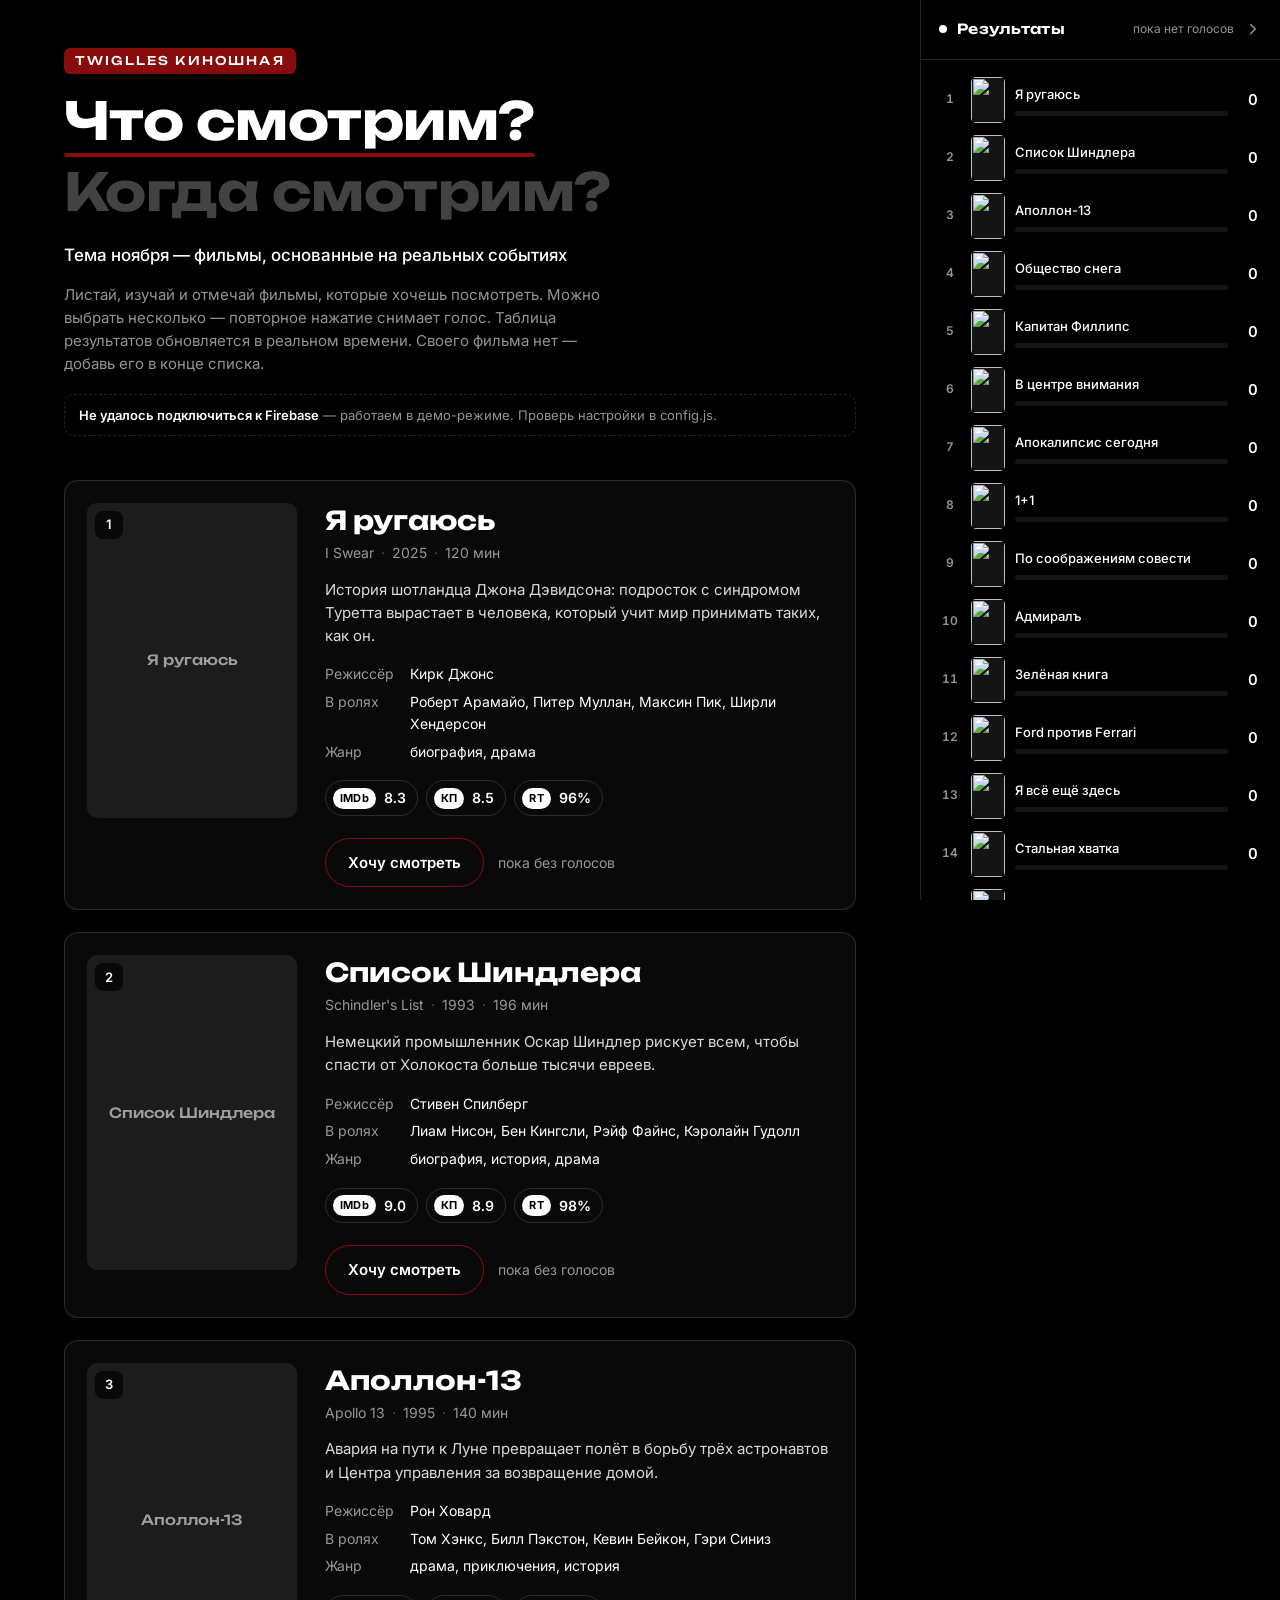
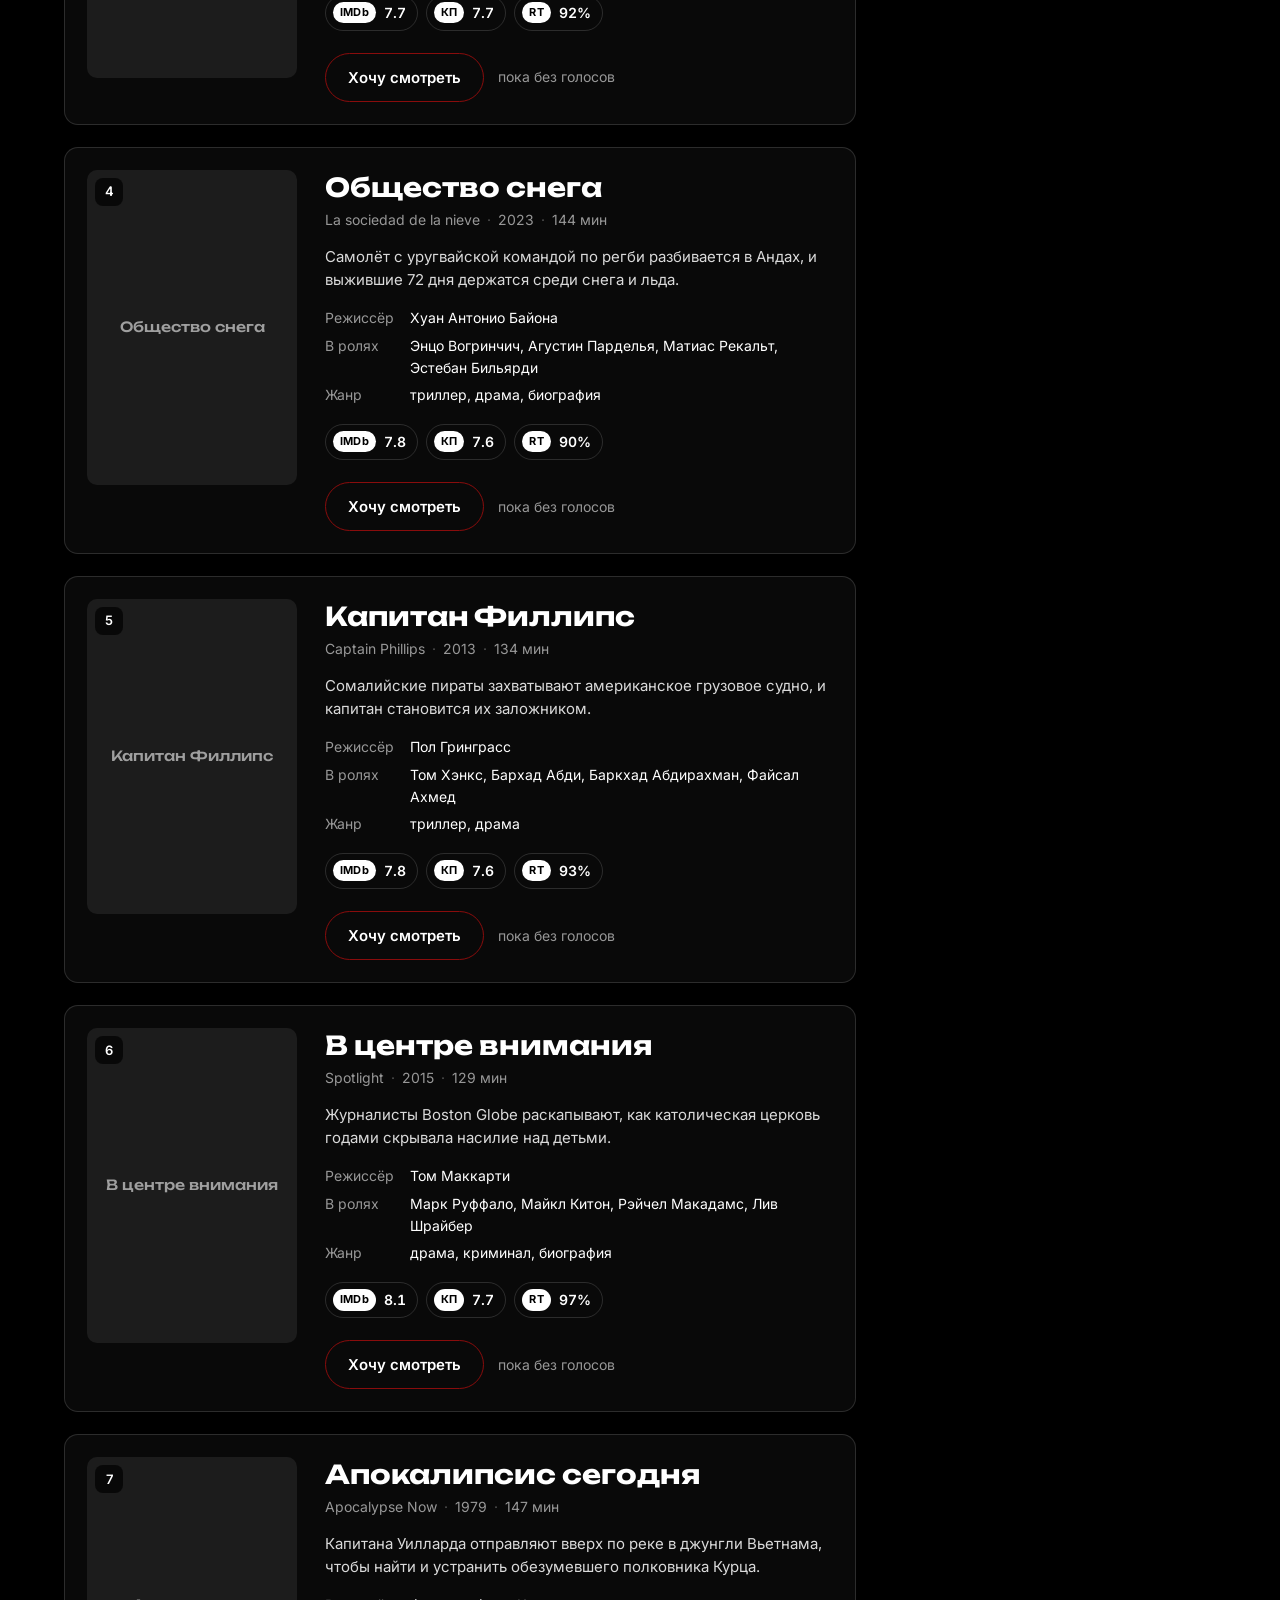
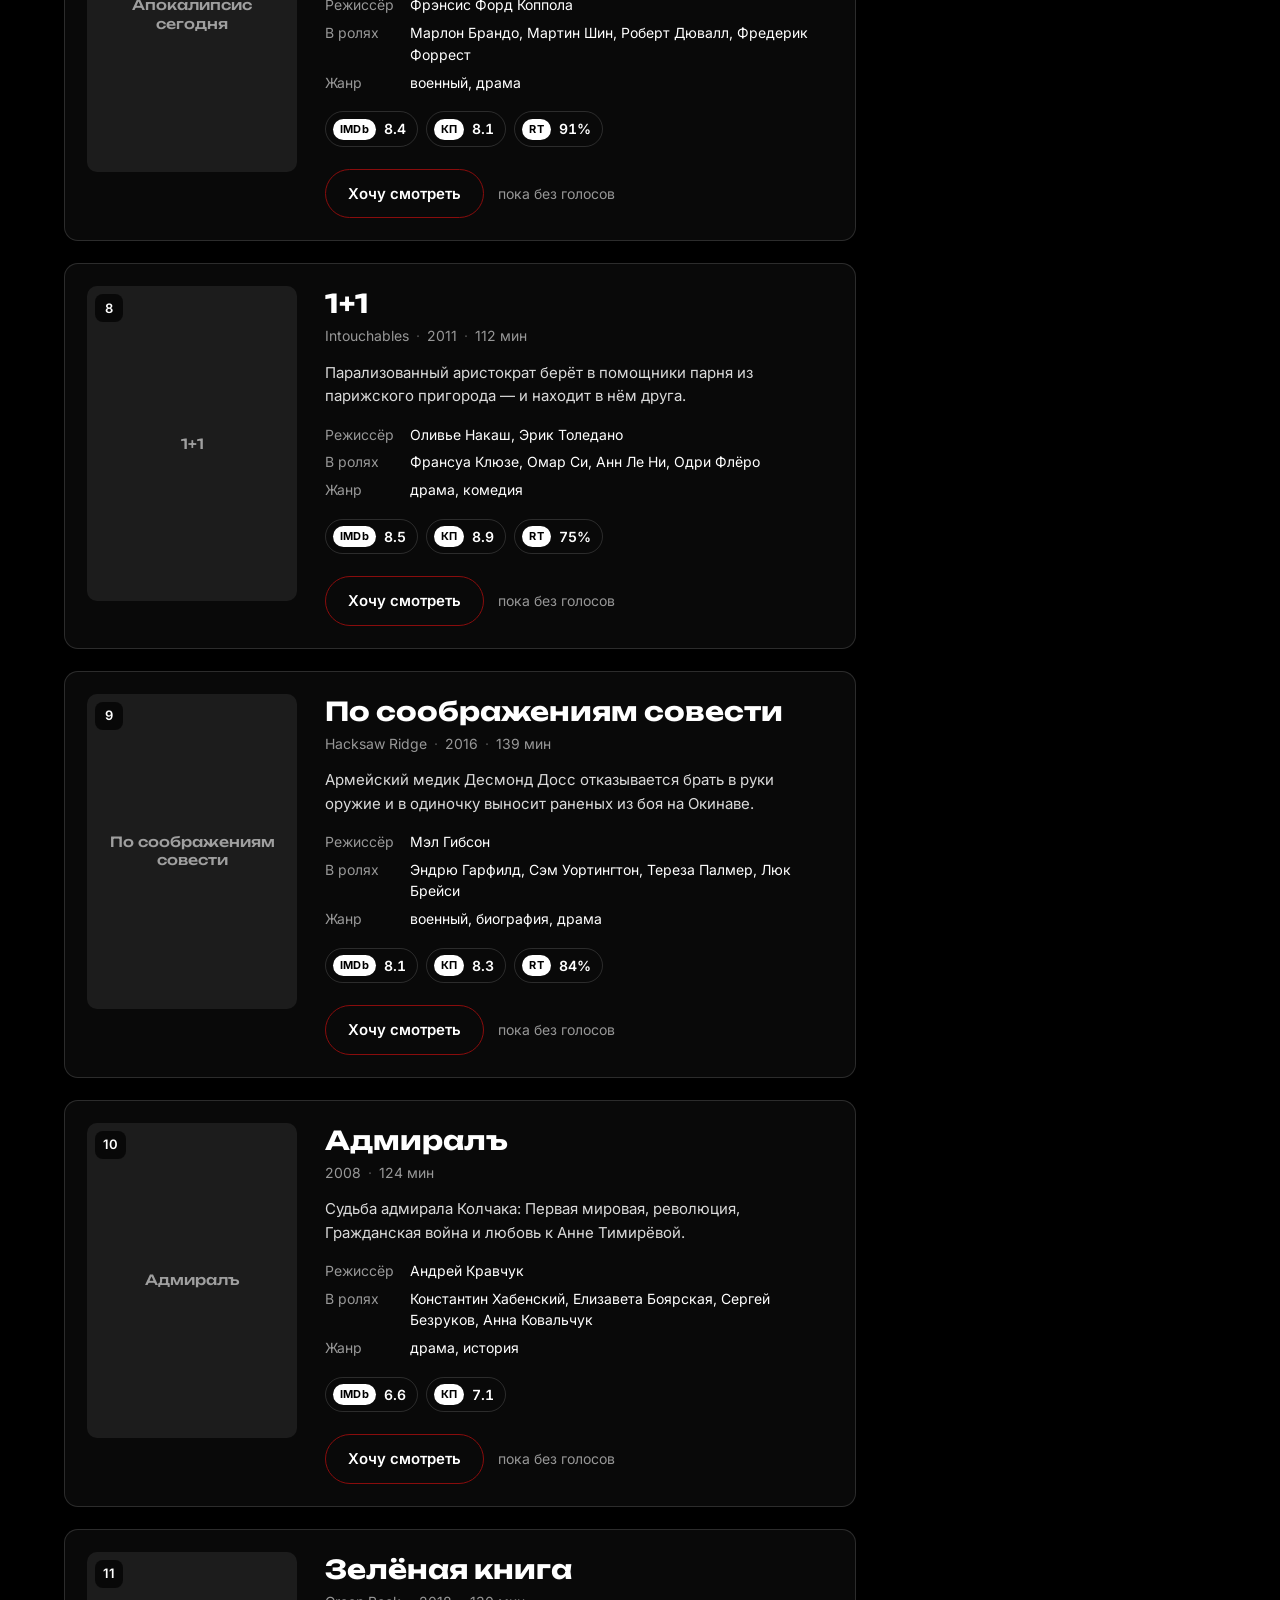
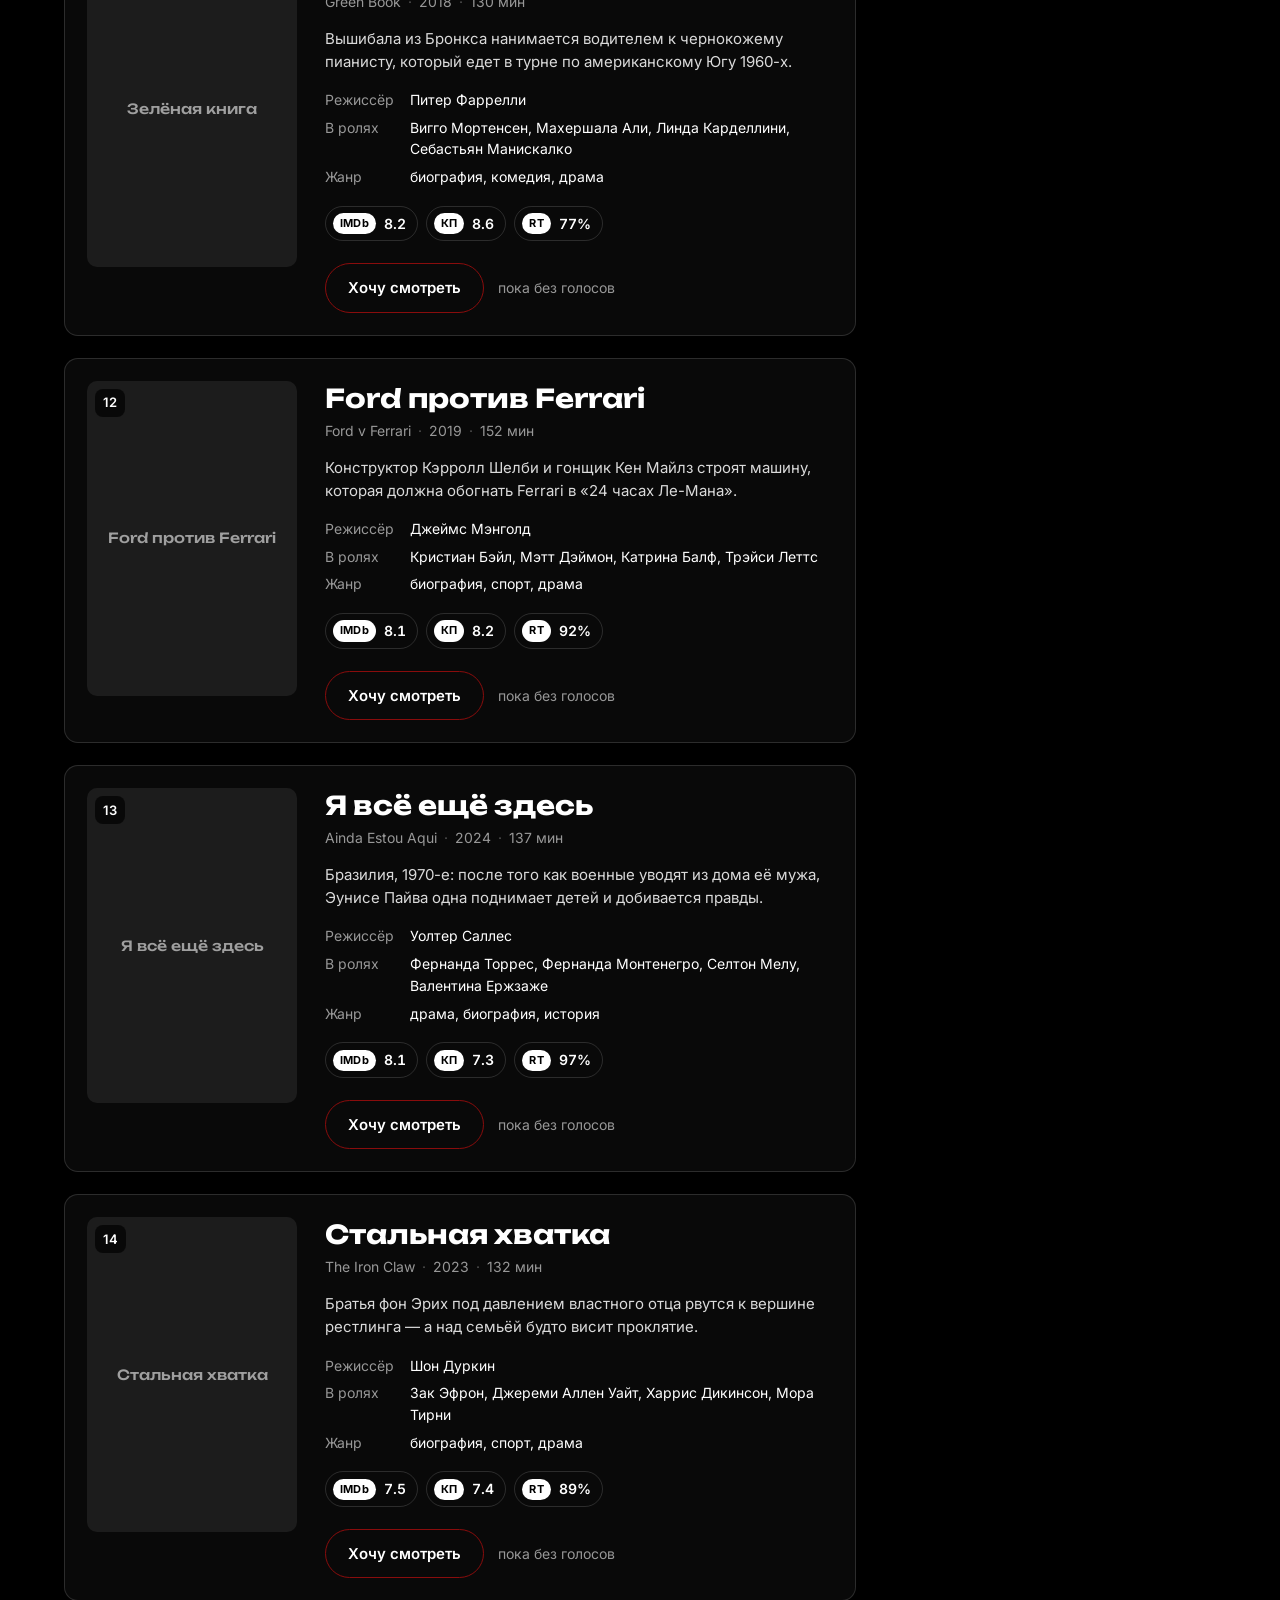
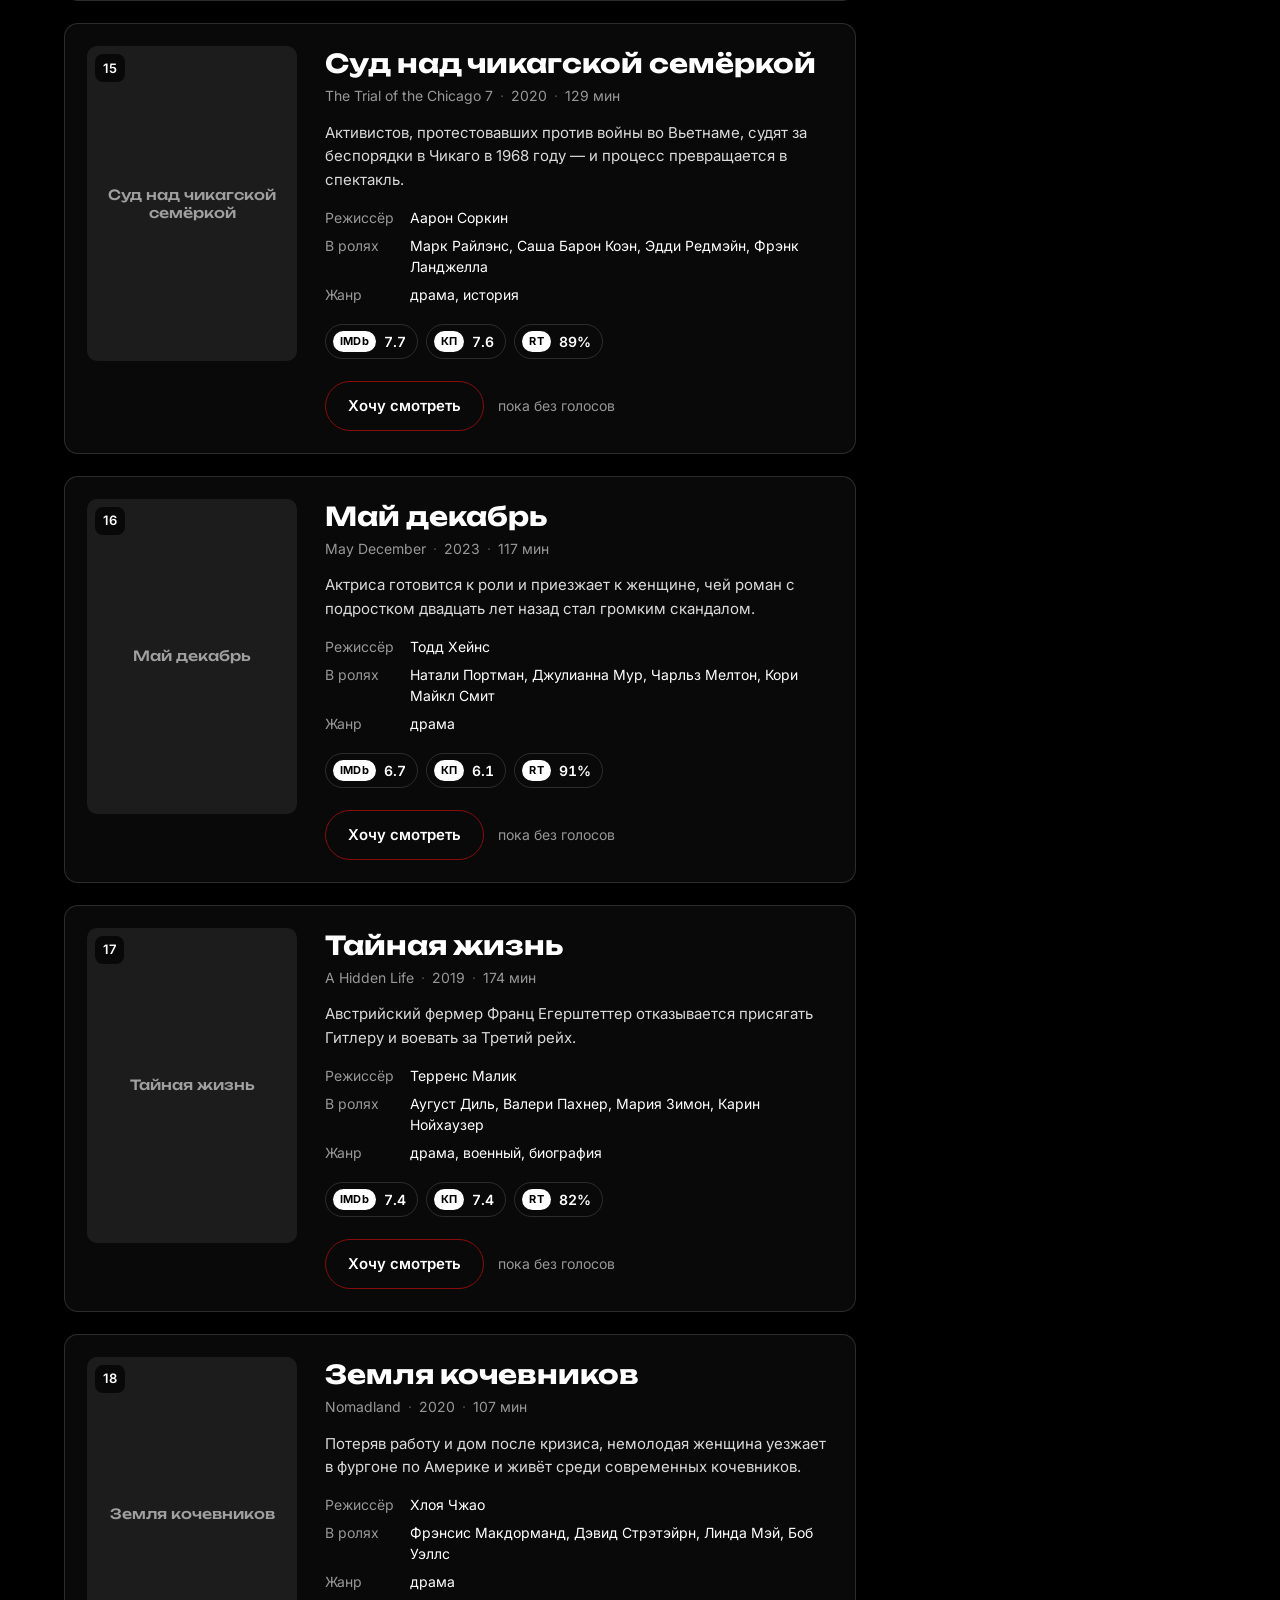
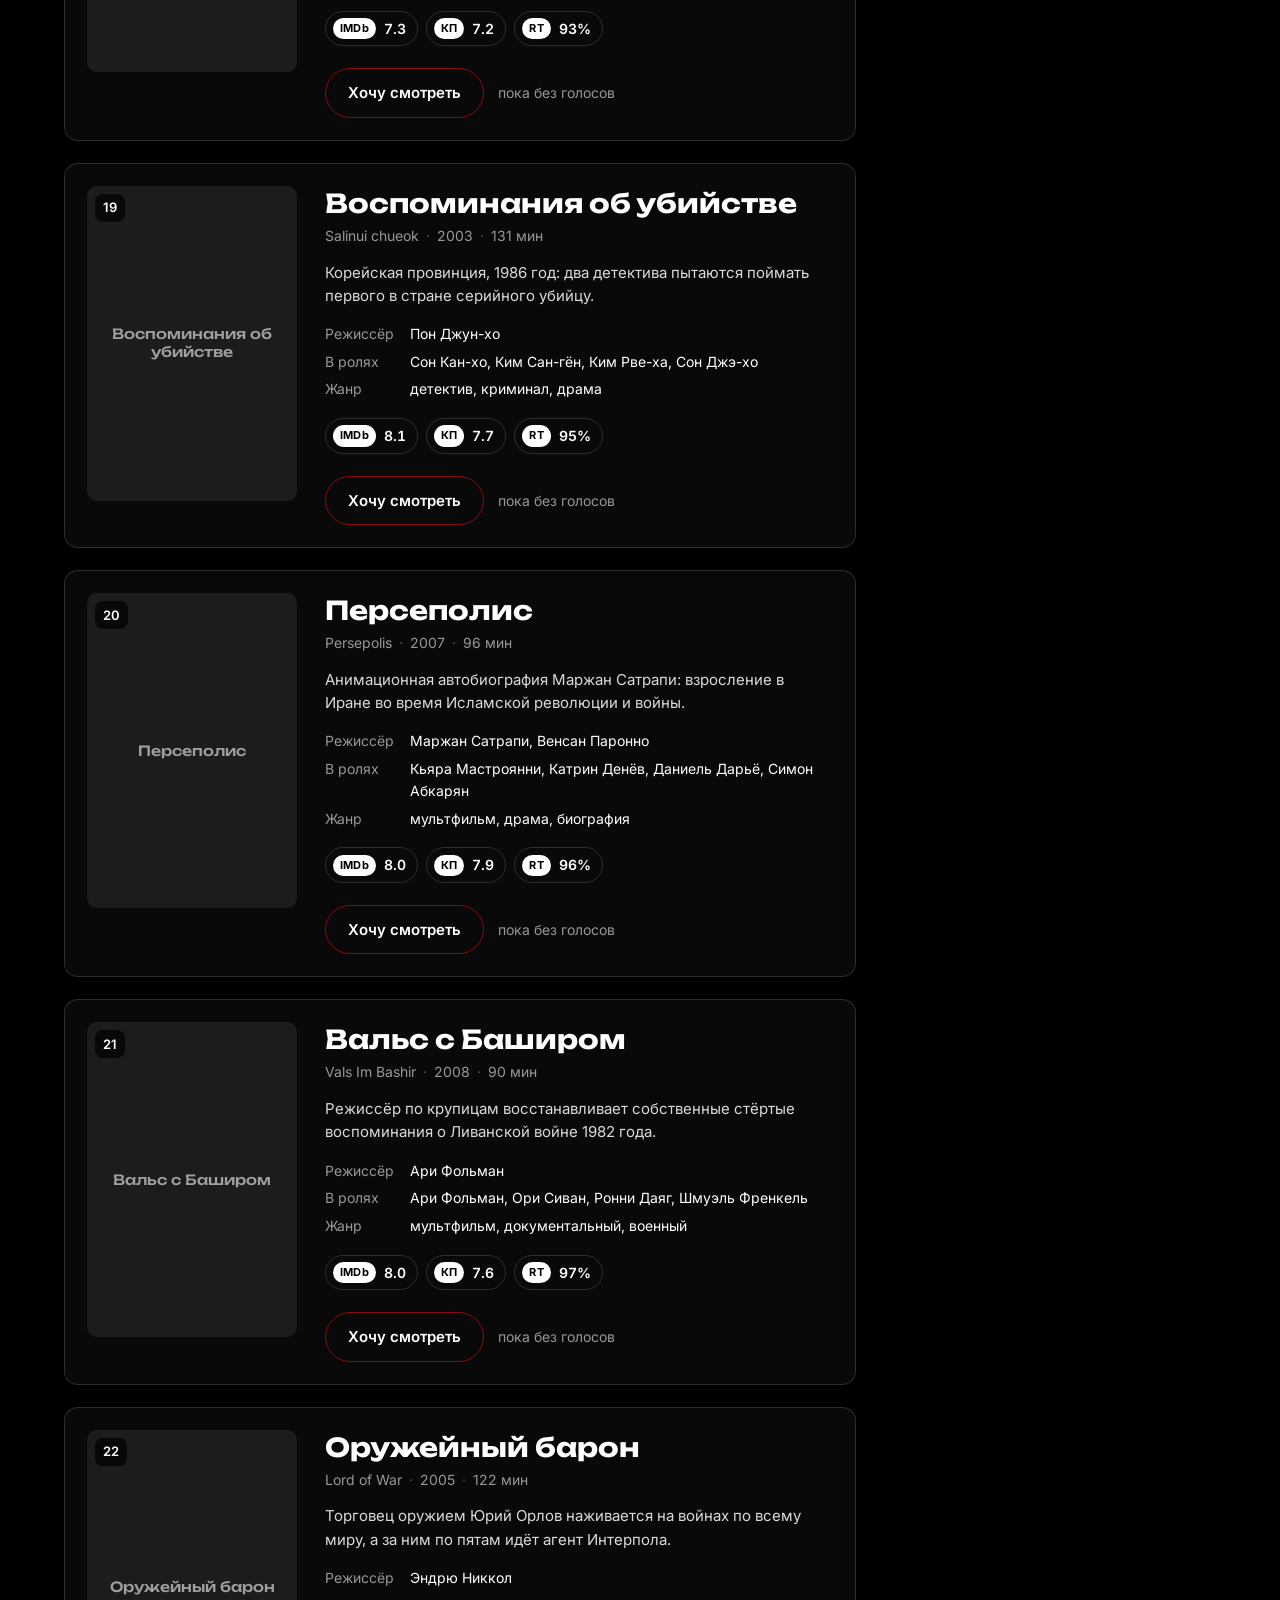
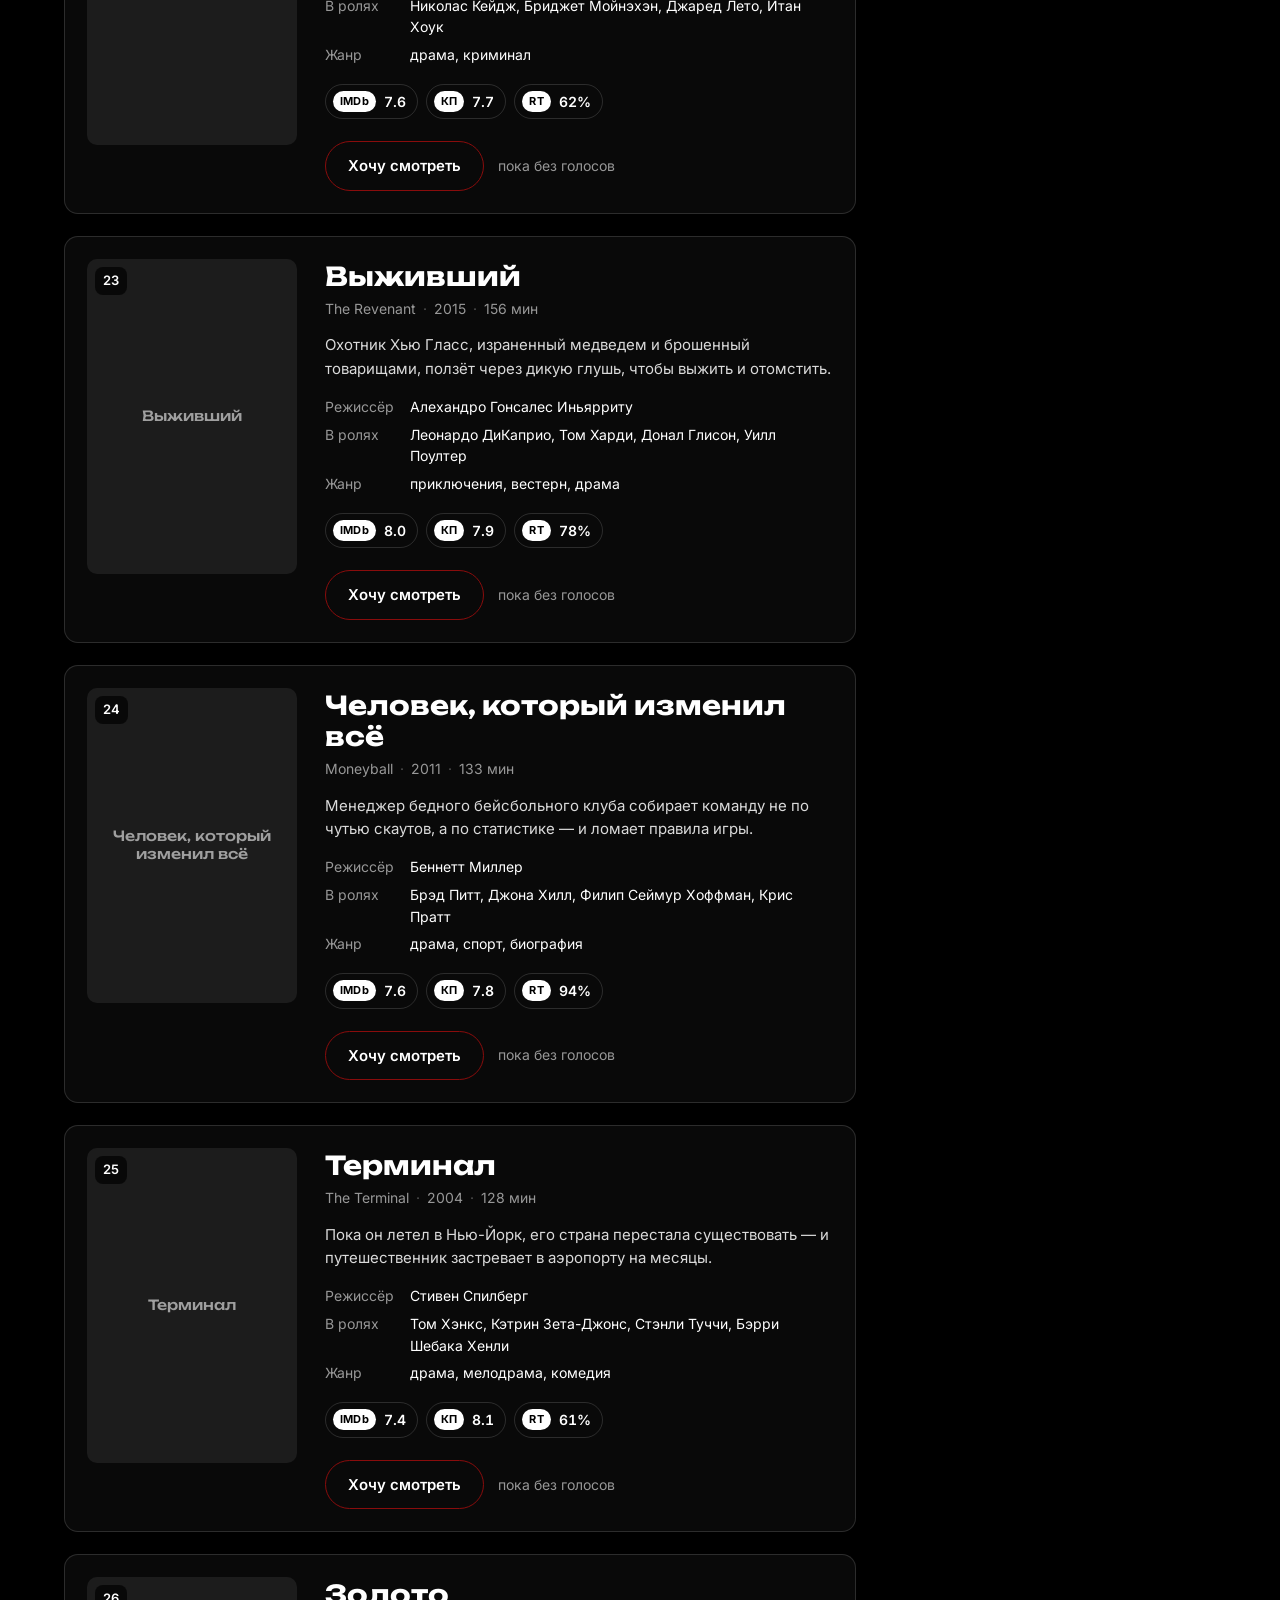
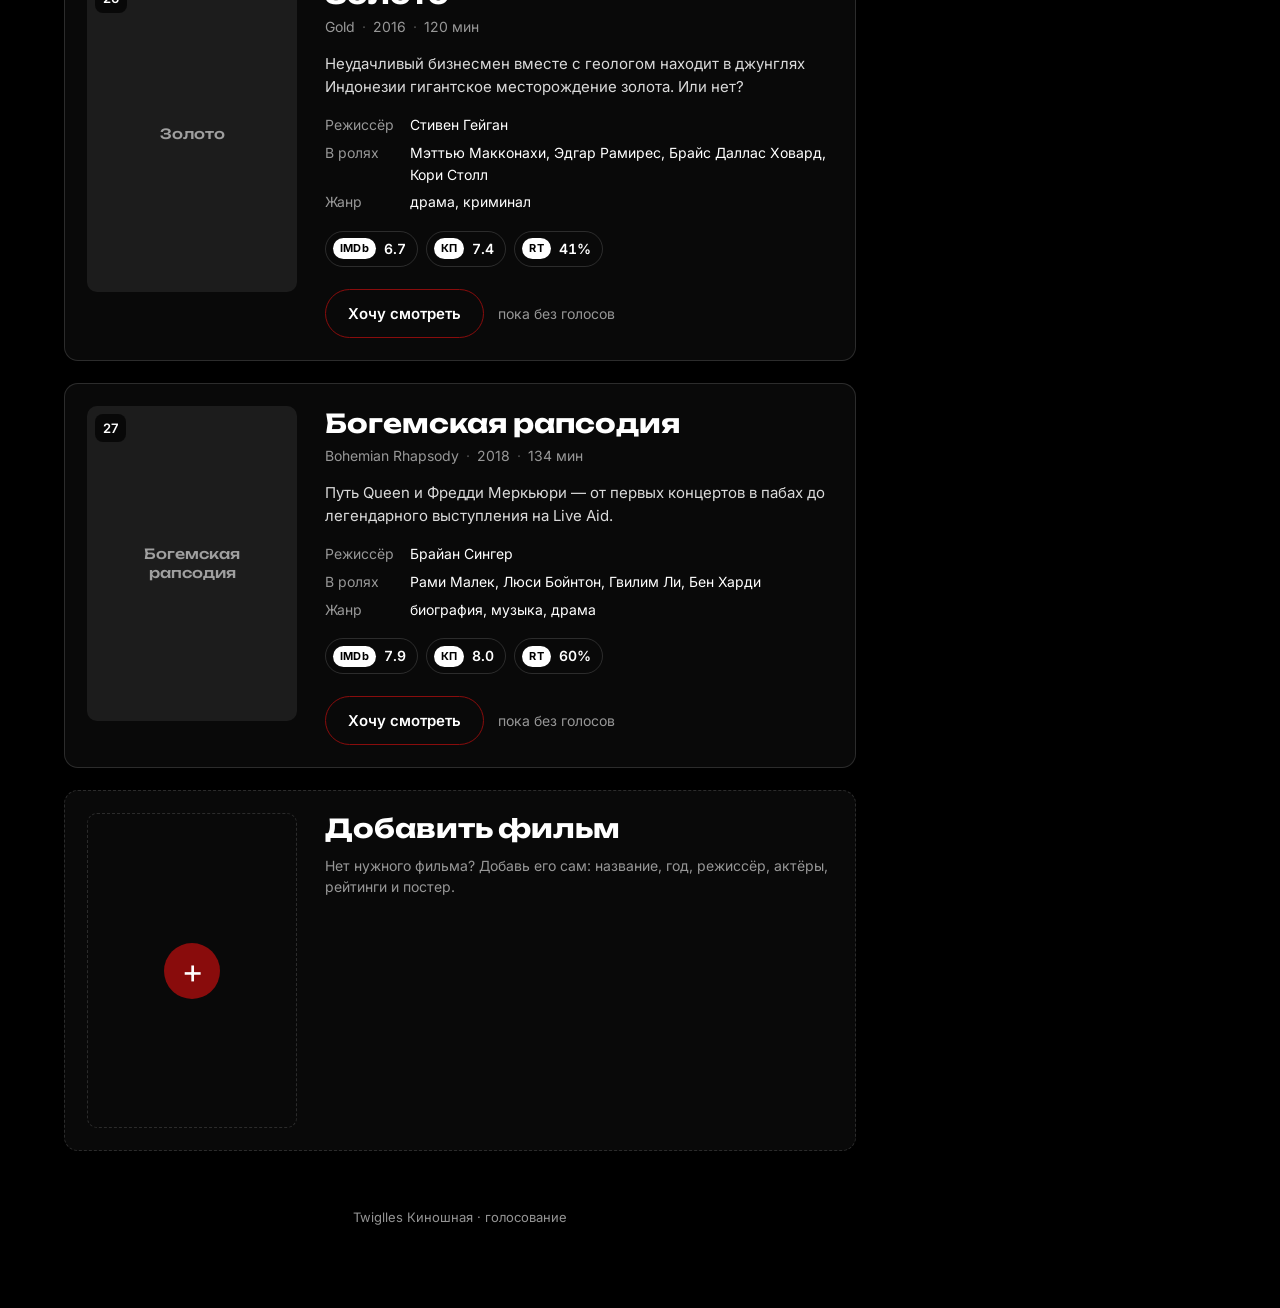
==== commit 5e329c50: "Плавный переход между «Что смотрим» и «Когда смотрим»" ====
--- a/index.html
+++ b/index.html
@@ -3,6 +3,7 @@
 <head>
   <meta charset="utf-8">
   <meta name="viewport" content="width=device-width, initial-scale=1">
+  <meta name="color-scheme" content="dark">
   <title>Twiglles Киношная — что смотрим?</title>
   <meta name="description" content="Голосование за фильм для Twiglles Киношной">
   <link rel="icon" href="data:image/svg+xml,<svg xmlns='http://www.w3.org/2000/svg' viewBox='0 0 100 100'><text y='.9em' font-size='90'>🎬</text></svg>">
--- a/style.css
+++ b/style.css
@@ -58,9 +58,9 @@
   margin: 18px 0 14px;
   letter-spacing: -.01em;
 }
-/* большой переключатель «Что смотрим? / Когда смотрим?» */
+/* большой переключатель: «Что смотрим?» и под ним «Когда смотрим?» */
 .switch {
-  display: flex; flex-wrap: wrap; gap: 4px clamp(18px, 3vw, 36px);
+  display: flex; flex-direction: column; align-items: flex-start; gap: 6px;
   margin: 18px 0 14px;
   font: 700 clamp(28px, 5vw, 52px)/1.1 Unbounded, sans-serif;
   letter-spacing: -.01em;
@@ -74,6 +74,20 @@
 }
 .switch a:hover { color: rgba(255, 255, 255, .6); }
 .switch a[aria-current="page"] { color: var(--white); }
+/* Плавный переход между «Что смотрим?» и «Когда смотрим?»: браузер не моргает,
+   а растворяет одну страницу в другую, заголовки и плашка переезжают на место. */
+@view-transition { navigation: auto; }
+.brand { view-transition-name: brand; }
+.switch a:nth-child(1) { view-transition-name: tab-what; }
+.switch a:nth-child(2) { view-transition-name: tab-when; }
+::view-transition-group(*) { animation-duration: .4s; animation-timing-function: cubic-bezier(.2, .8, .2, 1); }
+::view-transition-old(root) { animation: vt-out .25s ease both; }
+::view-transition-new(root) { animation: vt-in .4s cubic-bezier(.2, .8, .2, 1) both; }
+@keyframes vt-out { to { opacity: 0; } }
+@keyframes vt-in { from { opacity: 0; transform: translateY(12px); } }
+@media (prefers-reduced-motion: reduce) {
+  @view-transition { navigation: none; }
+}
 .switch a[aria-current="page"]::after {
   content: ""; position: absolute; left: 0; right: 0; bottom: 0;
   height: 4px; border-radius: 2px; background: var(--accent);
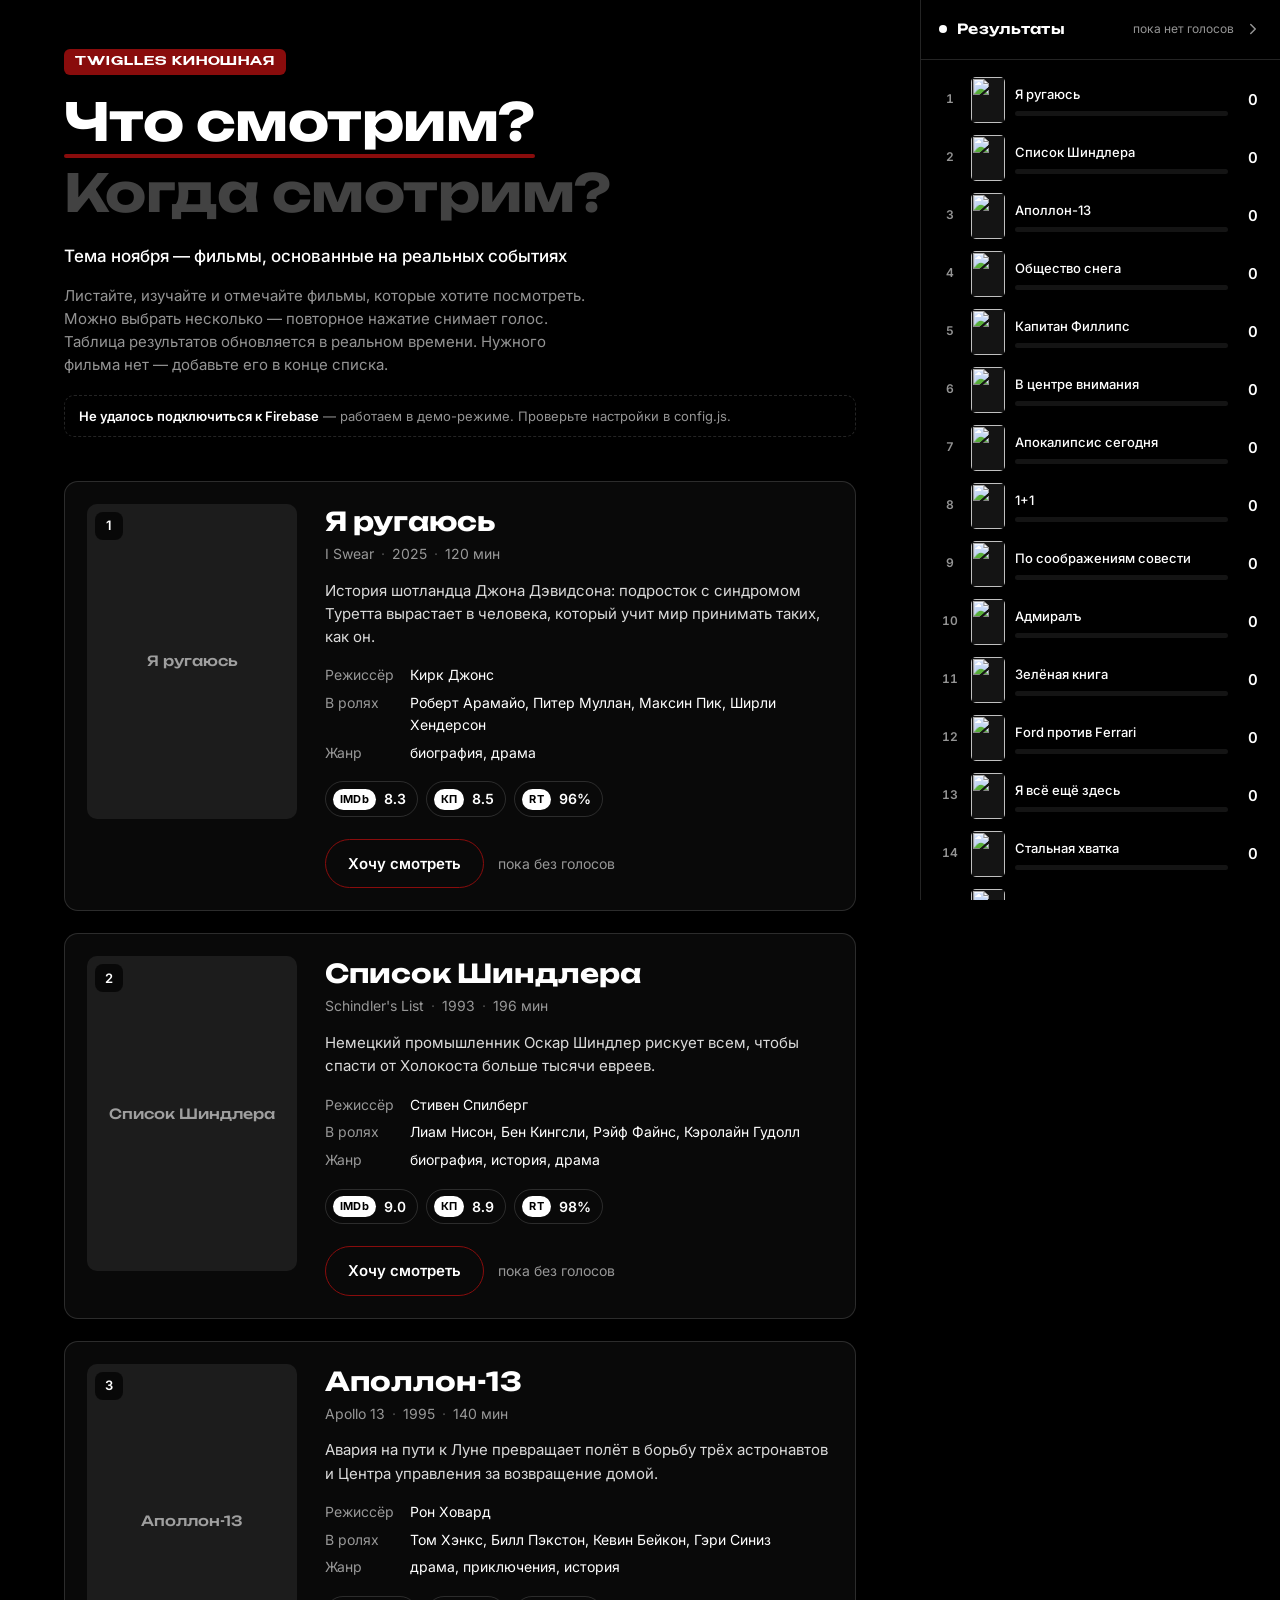
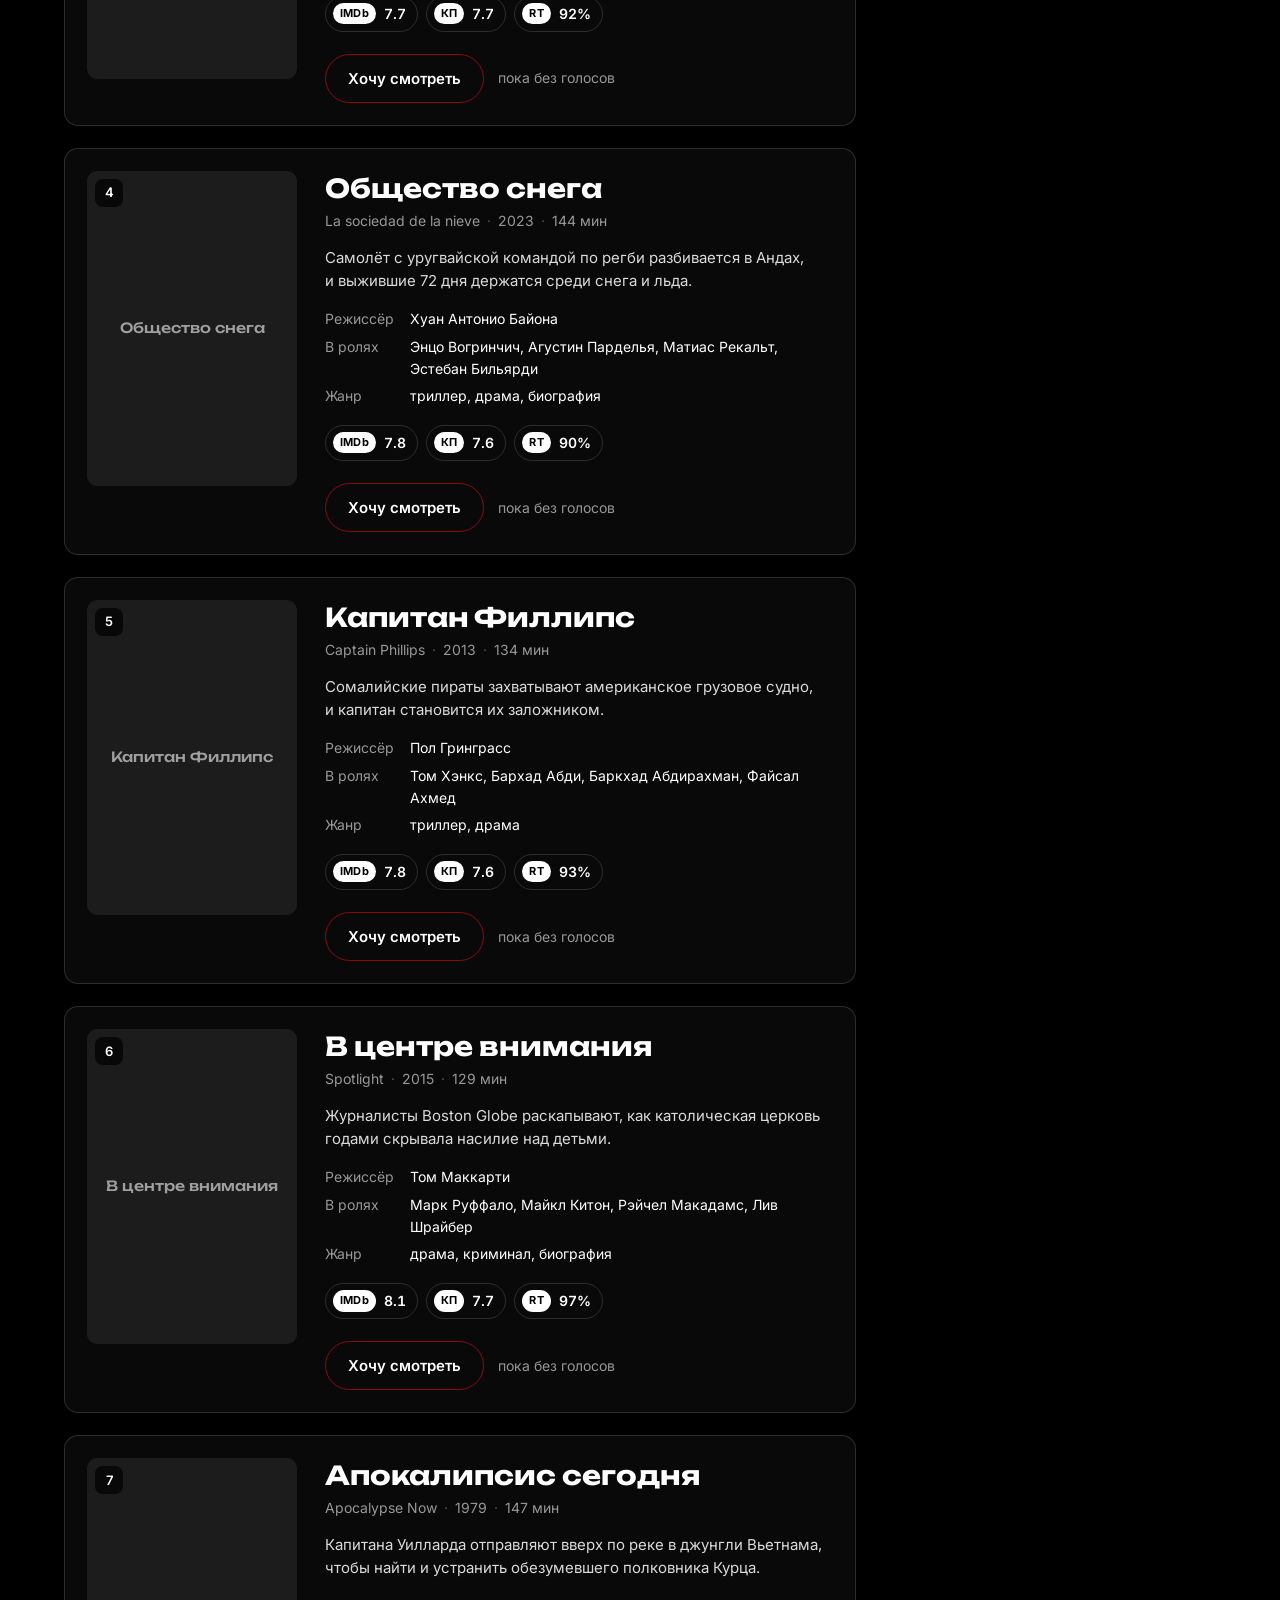
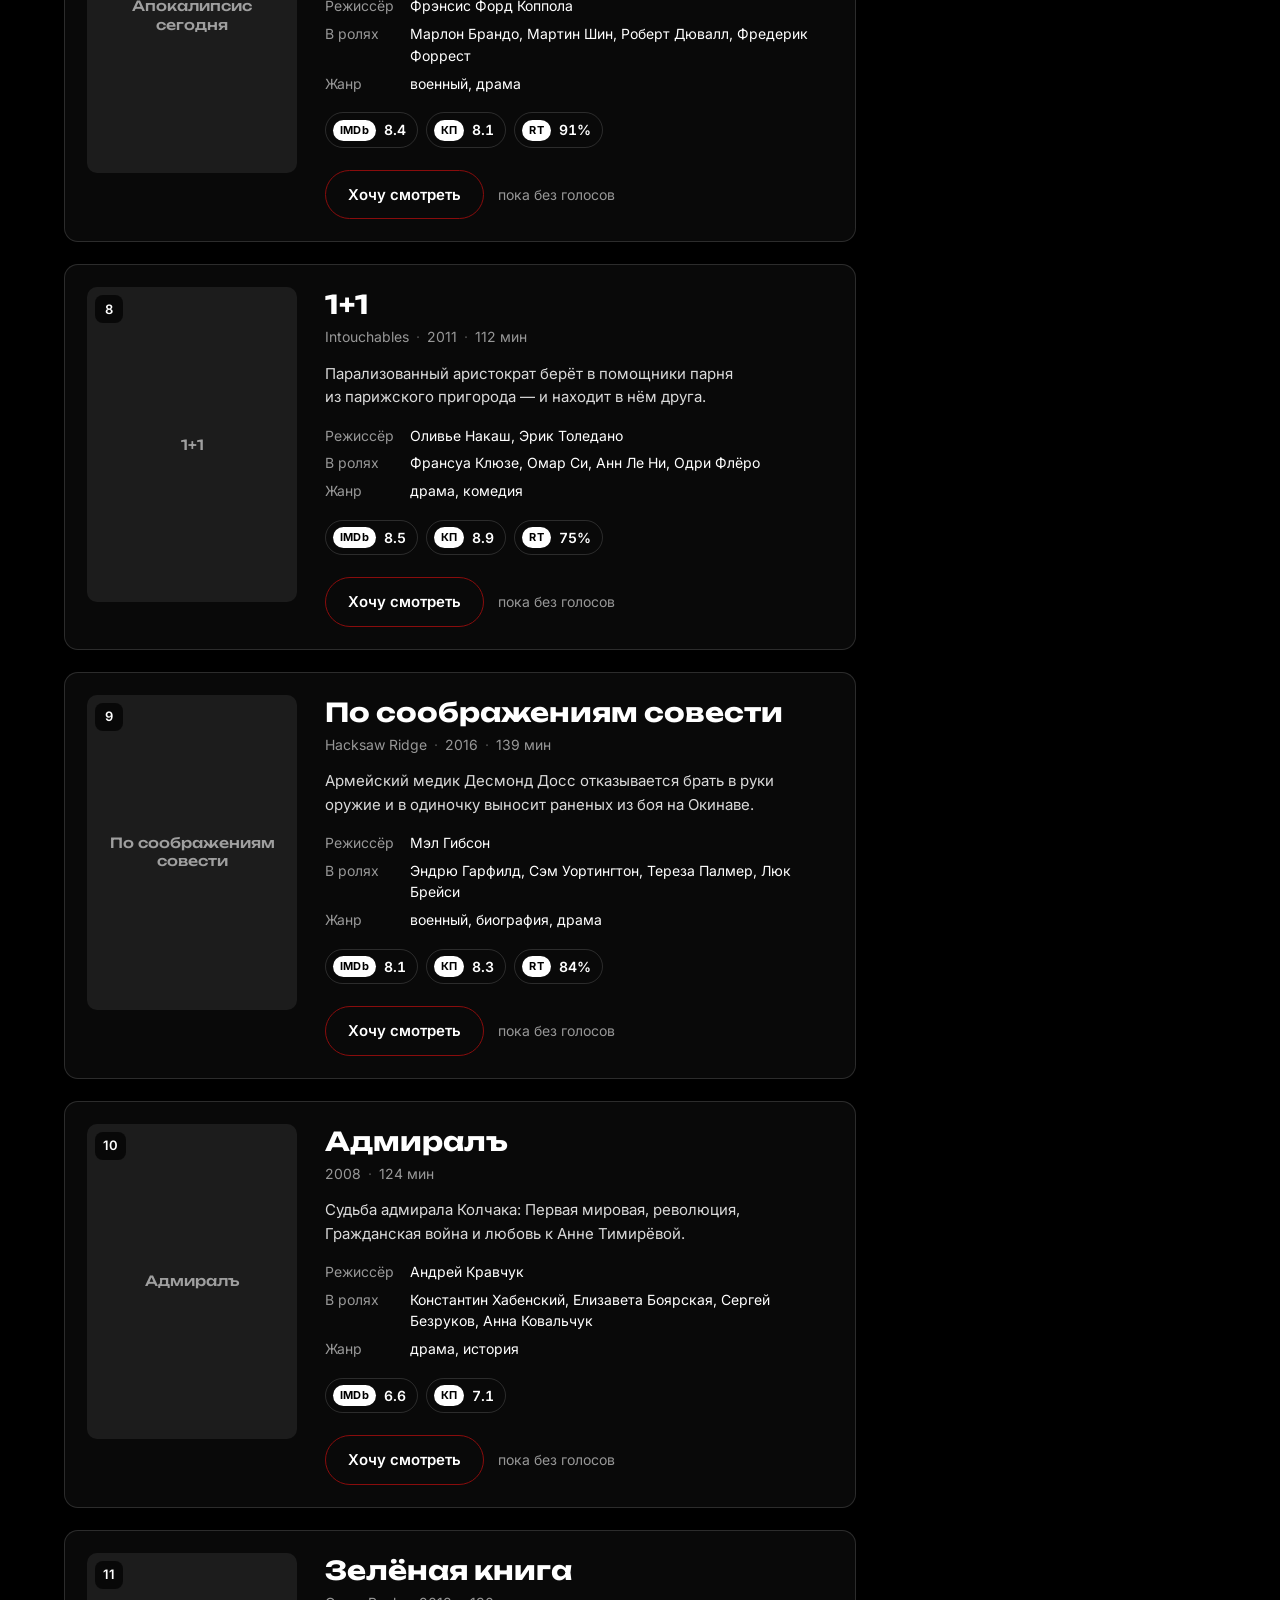
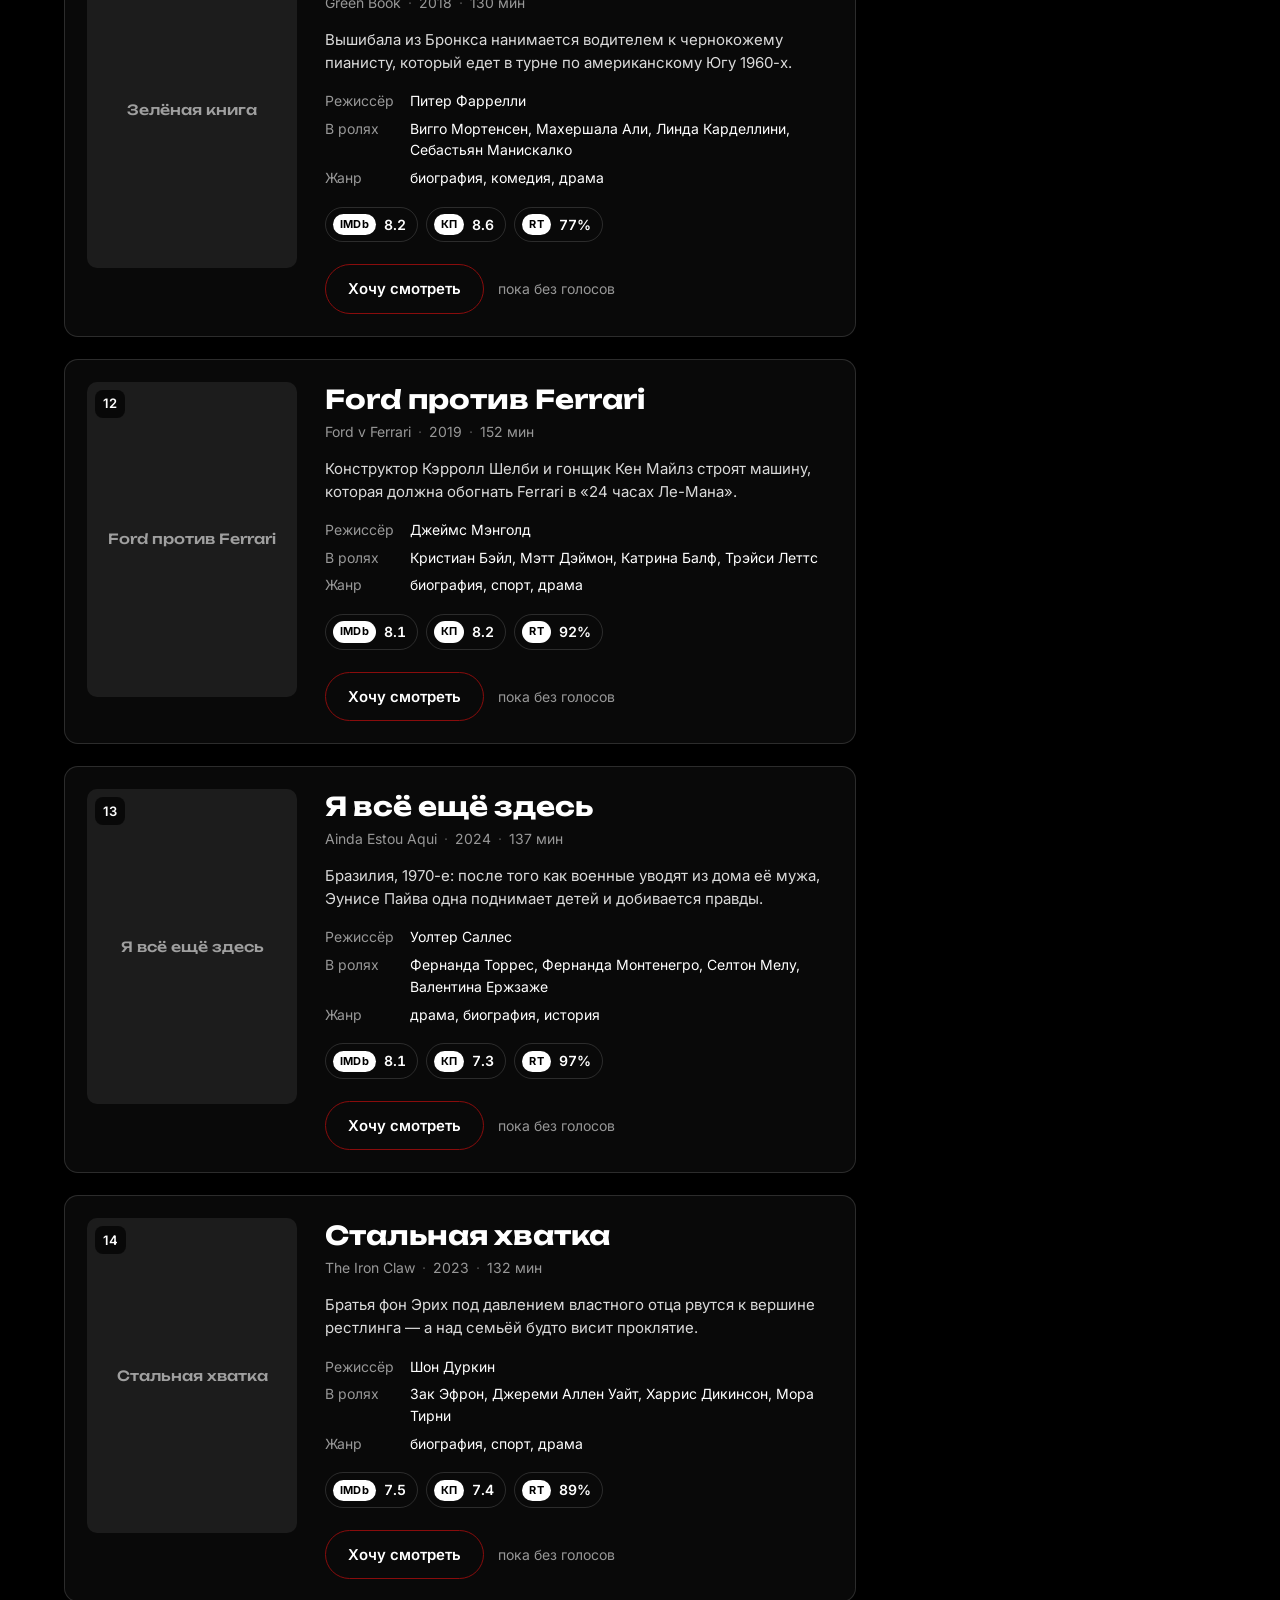
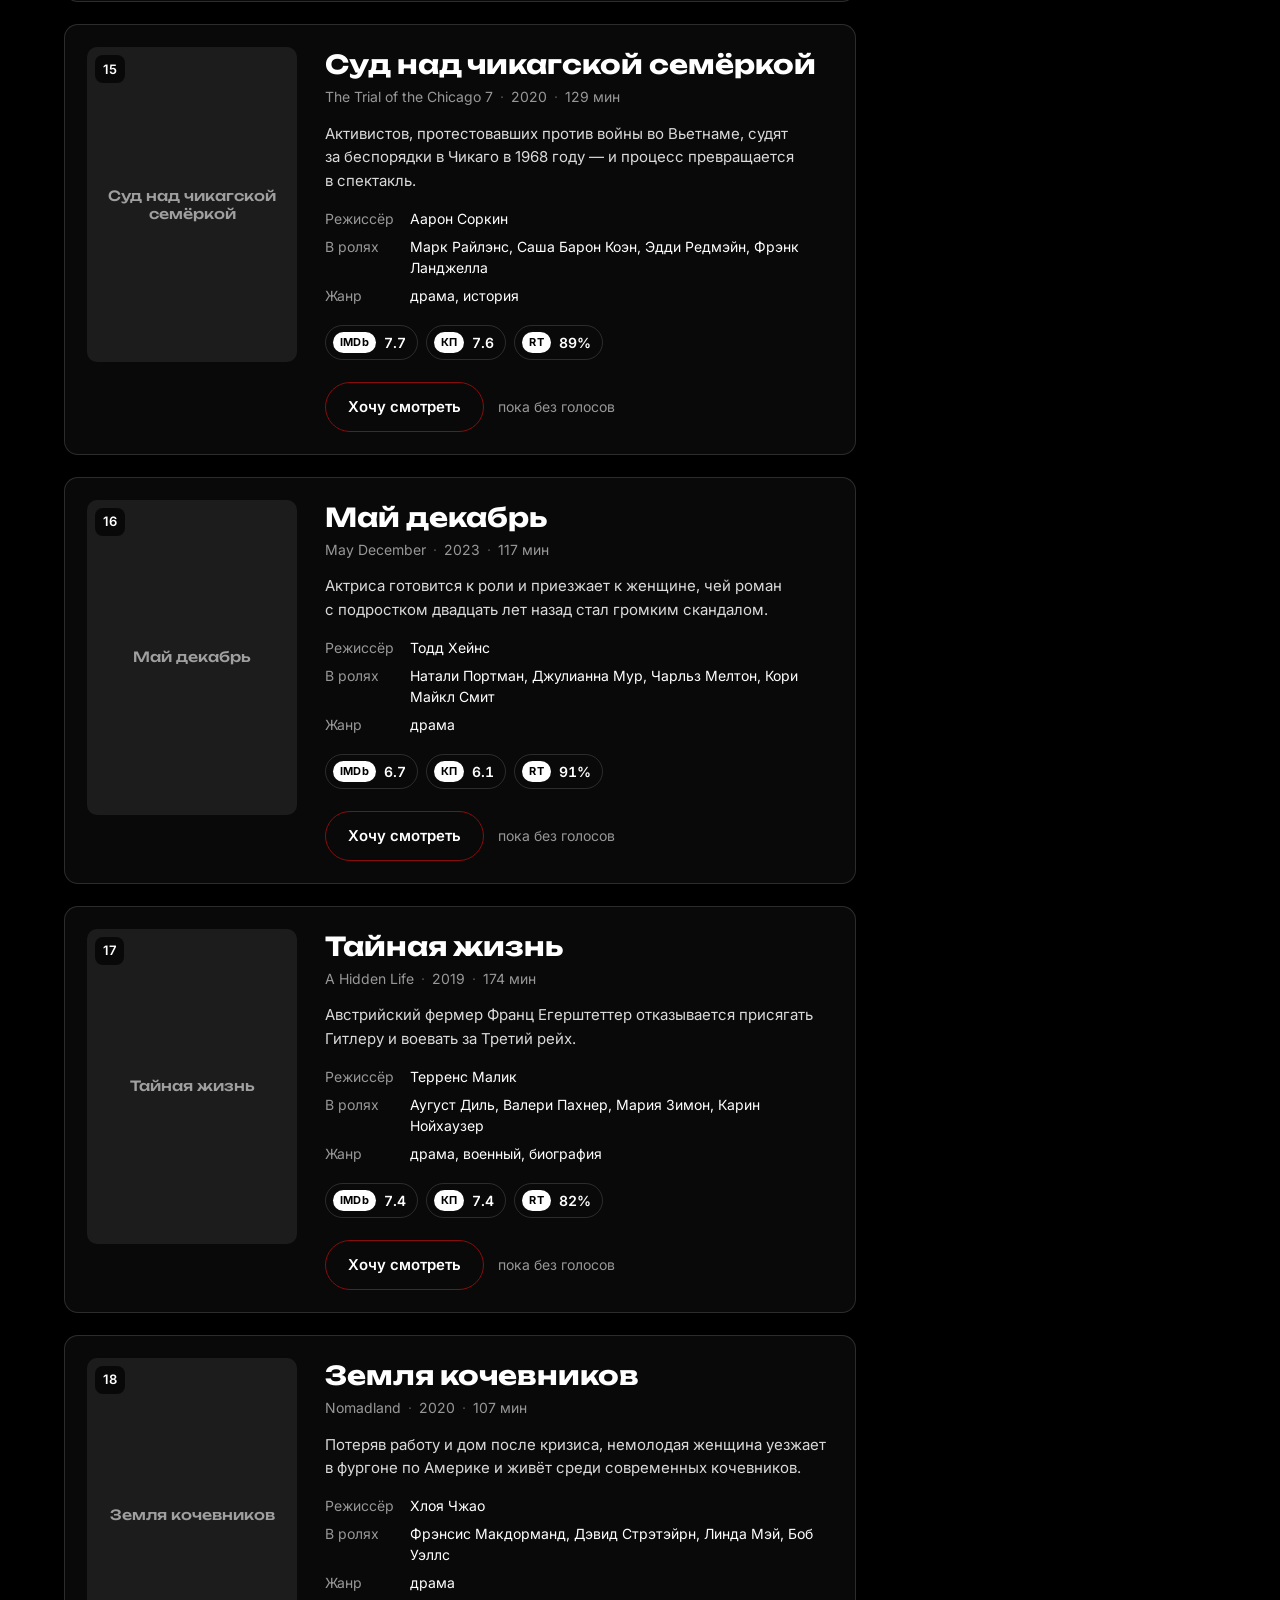
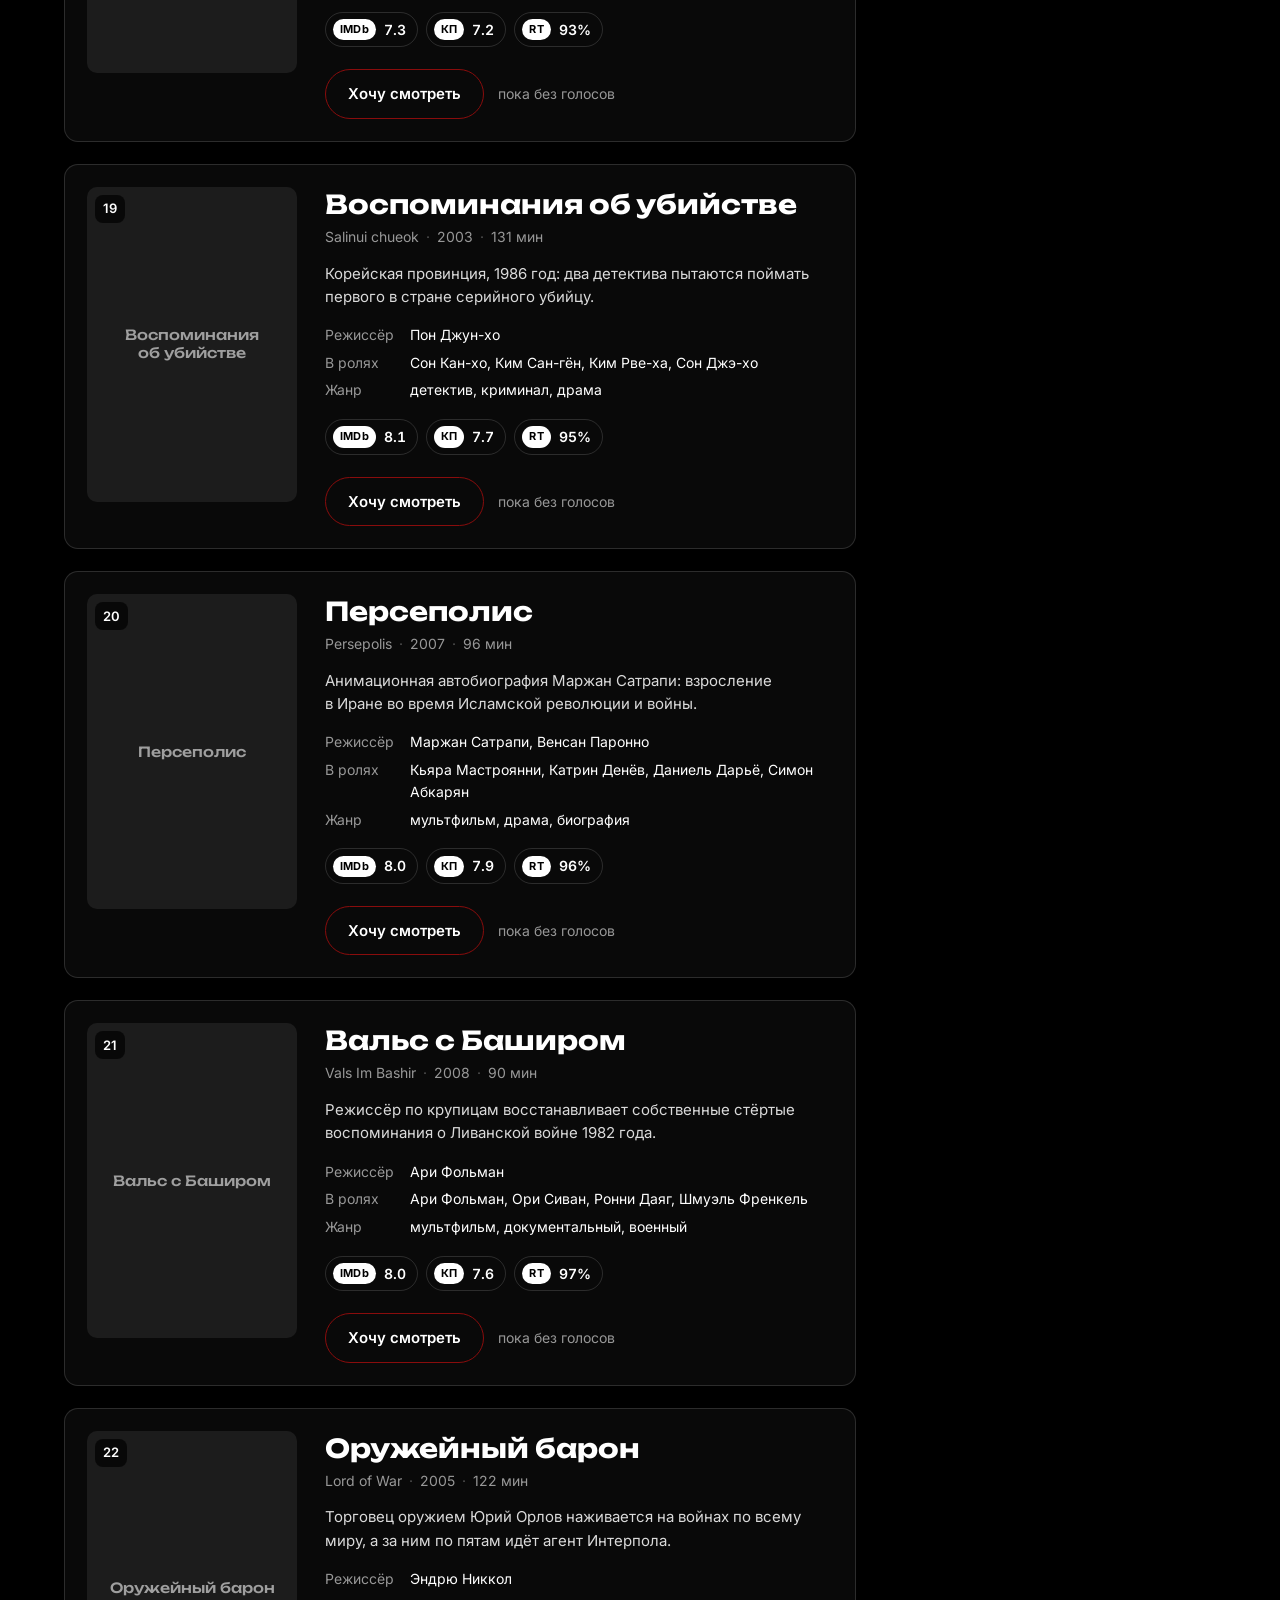
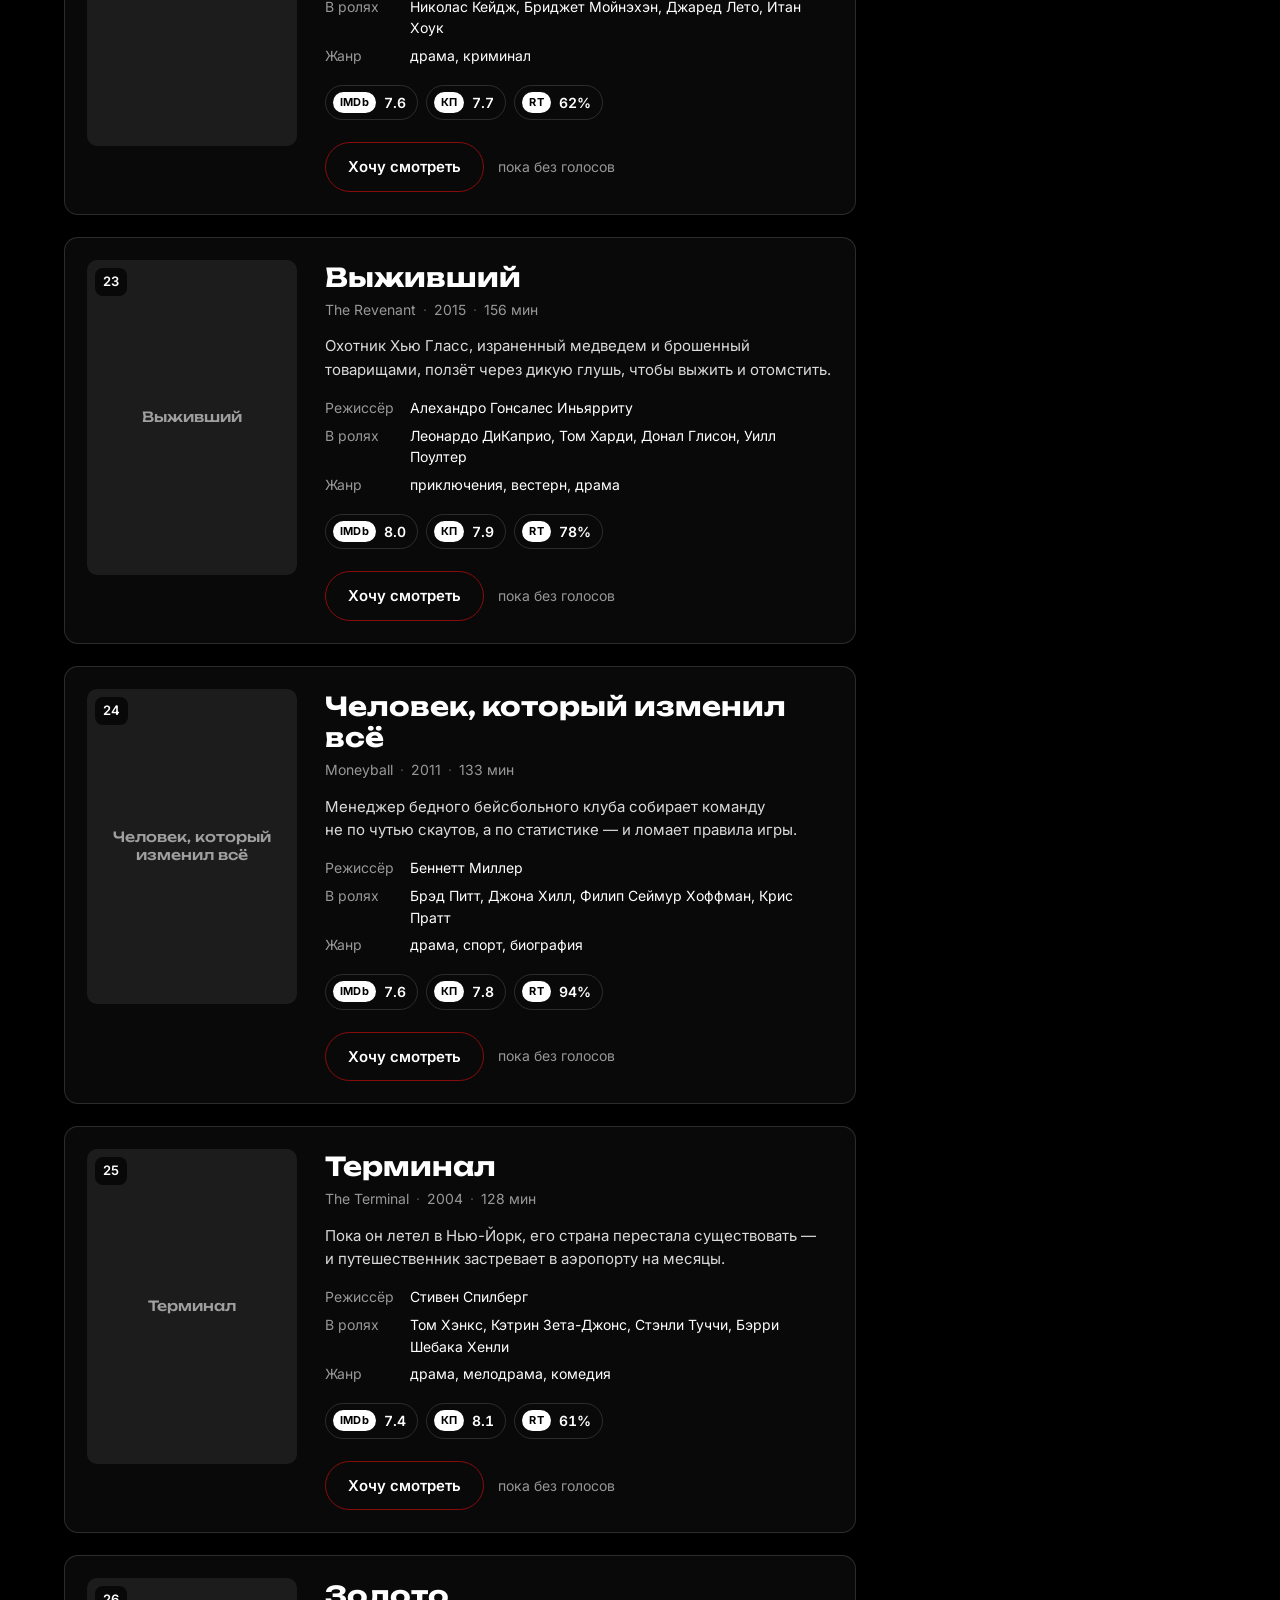
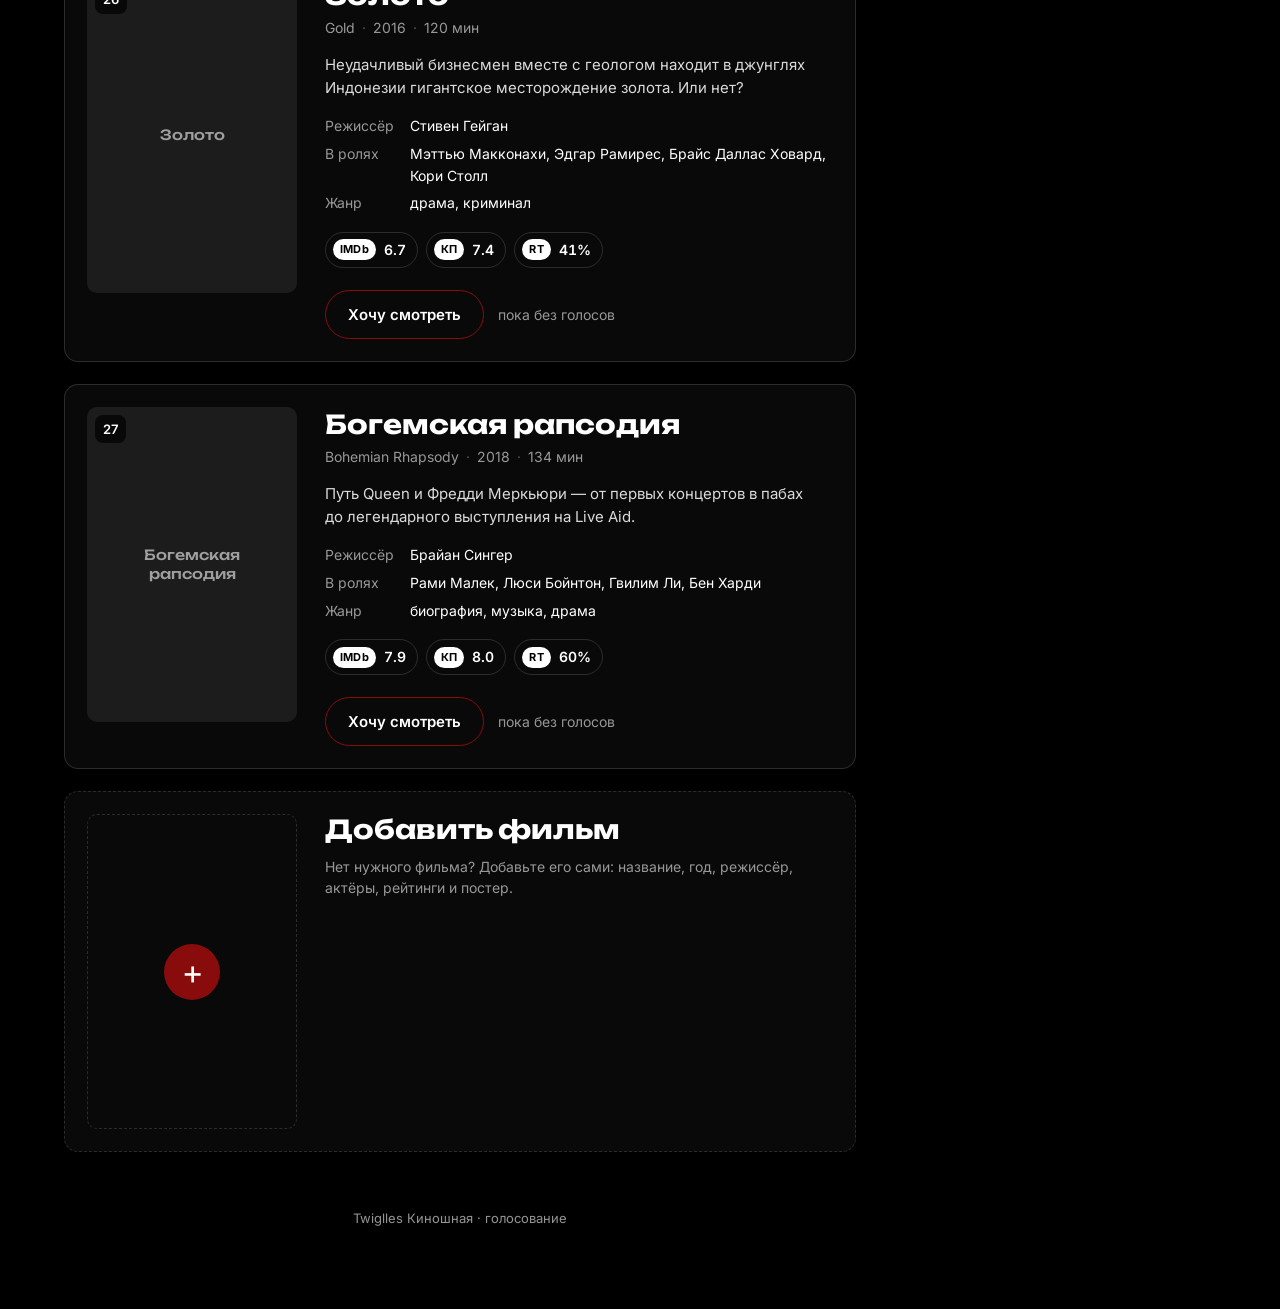
==== commit bde700bb: "Обращение на «вы», без висящих предлогов, плашка шрифтом Benzin" ====
--- a/index.html
+++ b/index.html
@@ -10,7 +10,11 @@
   <link rel="preconnect" href="https://fonts.googleapis.com">
   <link rel="preconnect" href="https://fonts.gstatic.com" crossorigin>
   <link href="https://fonts.googleapis.com/css2?family=Inter:wght@400;500;600&family=Unbounded:wght@500;700&display=swap" rel="stylesheet">
+  <link rel="preload" href="benzin-semibold.woff" as="font" type="font/woff" crossorigin>
   <link rel="stylesheet" href="style.css">
+  <link rel="stylesheet" href="dates.css">
+  <!-- Если пришли по ссылке на «Когда смотрим?», сразу открываем эту вкладку, без мигания. -->
+  <script>if (location.hash === "#when") document.documentElement.classList.add("tab-when", "tab-switching");</script>
 </head>
 <body>
   <div class="layout" id="layout">
@@ -18,14 +22,39 @@
       <header class="hero">
         <div class="brand">Twiglles Киношная</div>
         <nav class="switch" aria-label="Разделы">
-          <a href="./" aria-current="page">Что смотрим?</a>
-          <a href="dates.html">Когда смотрим?</a>
+          <a href="./" data-tab="what" aria-current="page">Что смотрим?</a>
+          <a href="./#when" data-tab="when">Когда смотрим?</a>
         </nav>
-        <p class="theme">Тема ноября — фильмы, основанные на реальных событиях</p>
-        <p class="lead">Листай, изучай и отмечай фильмы, которые хочешь посмотреть. Можно выбрать несколько — повторное нажатие снимает голос. Таблица результатов обновляется в реальном времени. Своего фильма нет — добавь его в конце списка.</p>
-        <div id="mode-note" class="mode-note" hidden></div>
+        <div class="pane" data-pane="what">
+          <p class="theme">Тема ноября — фильмы, основанные на реальных событиях</p>
+          <p class="lead">Листайте, изучайте и отмечайте фильмы, которые хотите посмотреть. Можно выбрать несколько — повторное нажатие снимает голос. Таблица результатов обновляется в реальном времени. Нужного фильма нет — добавьте его в конце списка.</p>
+          <div id="mode-note" class="mode-note" hidden></div>
+        </div>
+        <div class="pane" data-pane="when">
+          <p class="lead">Нажмите на день и выберите в списке, во сколько вам удобно. Отметьте все дни, которые подходят: выберем тот, что удобен большинству.</p>
+          <div id="d-note" class="mode-note" hidden></div>
+        </div>
       </header>
 
+      <!-- «Когда смотрим?»: календарь -->
+      <div class="pane when-pane" data-pane="when">
+        <div class="wall-bar">
+          <h2 class="month-title" id="d-month"></h2>
+          <label class="who">
+            <span class="who-label">Как вас зовут?</span>
+            <input id="d-name" maxlength="60" placeholder="можно не писать" autocomplete="nickname">
+          </label>
+          <div class="save" role="status" aria-live="polite">
+            <span class="live-dot" id="d-live-dot"></span>
+            <span id="d-save-text">Отметьте хотя бы один день</span>
+            <button type="button" class="link-btn" id="d-clear" hidden>Сбросить</button>
+          </div>
+        </div>
+        <section id="d-board" class="board-cal" aria-label="Календарь"></section>
+      </div>
+
+      <!-- «Что смотрим?»: фильмы -->
+      <div class="pane" data-pane="what">
       <section id="films" class="films" aria-label="Фильмы"></section>
 
       <section class="add" aria-label="Добавить фильм">
@@ -33,7 +62,7 @@
           <span class="poster add-poster"><span class="plus" aria-hidden="true">+</span></span>
           <span class="info">
             <span class="add-title">Добавить фильм</span>
-            <span class="sub">Нет нужного фильма? Добавь его сам: название, год, режиссёр, актёры, рейтинги и постер.</span>
+            <span class="sub">Нет нужного фильма? Добавьте его сами: название, год, режиссёр, актёры, рейтинги и постер.</span>
           </span>
         </button>
 
@@ -41,7 +70,7 @@
           <label class="poster drop" id="drop" title="Загрузить постер">
             <input type="file" accept="image/*" id="f-file" hidden>
             <img id="f-preview" alt="" hidden>
-            <span class="drop-hint"><span class="plus" aria-hidden="true">+</span>Постер<small>нажми, перетащи<br>или вставь картинку</small></span>
+            <span class="drop-hint"><span class="plus" aria-hidden="true">+</span>Постер<small>нажмите, перетащите<br>или вставьте картинку</small></span>
           </label>
           <div class="info">
             <input class="f-title" name="title" placeholder="Название фильма" maxlength="120" required>
@@ -72,6 +101,7 @@
       </section>
 
       <footer class="foot">Twiglles Киношная · голосование</footer>
+      </div>
     </main>
 
     <aside id="panel" class="panel" aria-label="Результаты голосования">
@@ -93,5 +123,9 @@
   <script src="config.js"></script>
   <script src="films.js"></script>
   <script src="app.js"></script>
+  <script src="dates-common.js"></script>
+  <script src="dates.js"></script>
+  <script src="tabs.js"></script>
+  <script src="typo.js"></script>
 </body>
 </html>
--- a/style.css
+++ b/style.css
@@ -15,6 +15,14 @@
   --panel-w: 360px;
   --row-h: 58px;
   --radius: 14px;
+}
+
+/* Фирменный шрифт плашки «Twiglles Киношная» */
+@font-face {
+  font-family: "Benzin";
+  src: url("benzin-semibold.woff") format("woff");
+  font-weight: 600;
+  font-display: swap;
 }
 
 * { box-sizing: border-box; }
@@ -49,8 +57,8 @@
   border-radius: 6px;
   background: var(--accent);
   color: var(--white);
-  font: 500 12px/1 Unbounded, sans-serif;
-  letter-spacing: .18em;
+  font: 600 12px/1 Benzin, Unbounded, sans-serif;
+  letter-spacing: .08em;
   text-transform: uppercase;
 }
 .hero h1 {
@@ -62,8 +70,14 @@
 .switch {
   display: flex; flex-direction: column; align-items: flex-start; gap: 6px;
   margin: 18px 0 14px;
-  font: 700 clamp(28px, 5vw, 52px)/1.1 Unbounded, sans-serif;
+  /* Размер зависит только от ширины окна, поэтому на обеих вкладках он одинаковый
+     и заголовок всегда помещается в одну строку (даже рядом с панелью результатов). */
+  font: 700 clamp(26px, 8.1vw, 52px)/1.1 Unbounded, sans-serif;
+  white-space: nowrap;
   letter-spacing: -.01em;
+}
+@media (min-width: 901px) {
+  .switch { font-size: clamp(28px, calc(8.1vw - 34px), 52px); }
 }
 .switch a {
   position: relative;
@@ -74,6 +88,21 @@
 }
 .switch a:hover { color: rgba(255, 255, 255, .6); }
 .switch a[aria-current="page"] { color: var(--white); }
+/* Вкладки на одной странице: показываем только содержимое открытой. */
+html:not(.tab-when) [data-pane="when"],
+html.tab-when [data-pane="what"] { display: none; }
+html.tab-when .layout { grid-template-columns: minmax(0, 1fr) 0; }
+html.tab-switching .layout { transition: none; } /* панель не «уезжает» при смене вкладки */
+html.tab-when .panel { display: none; }
+/* Левый край как у ленты фильмов (шапка не сдвигается), а вправо календарь занимает и место панели. */
+.layout { --pw: var(--panel-w); }
+.layout.collapsed { --pw: 56px; }
+html.tab-when .feed {
+  max-width: none; width: auto;
+  margin-left: max(0px, calc((100% - var(--pw) - 980px) / 2));
+  margin-right: max(0px, calc((100% - var(--pw) - 980px) / 2));
+}
+
 /* Плавный переход между «Что смотрим?» и «Когда смотрим?»: браузер не моргает,
    а растворяет одну страницу в другую, заголовки и плашка переезжают на место. */
 @view-transition { navigation: auto; }
--- a/dates.css
+++ b/dates.css
@@ -0,0 +1,296 @@
+/* Календарь дат и статистика. Палитра и шрифты — из style.css. */
+
+.dates-feed { max-width: 1040px; padding-bottom: 80px; }
+.foot a { color: var(--muted); text-underline-offset: 3px; }
+.foot a:hover { color: var(--white); }
+
+/* ============ «Когда смотрим?»: календарь на весь экран ============ */
+.wall {
+  display: flex; flex-direction: column;
+  min-height: 100vh; min-height: 100dvh;
+  max-width: 1480px; margin: 0 auto;
+  padding: 28px clamp(16px, 3vw, 40px) 24px;
+}
+.wall-head .switch { margin-bottom: 10px; }
+.wall-head .lead { max-width: 70ch; }
+.when-pane .wall-bar { margin-top: 30px; }
+
+.wall-bar {
+  display: flex; align-items: center; flex-wrap: wrap;
+  gap: 12px 28px;
+  margin: 26px 0 14px;
+}
+.wall .month-title, .when-pane .month-title { font: 700 clamp(24px, 3vw, 34px)/1.1 Unbounded, sans-serif; margin: 0; }
+.month-title span { color: var(--muted); font-weight: 500; }
+
+.who { display: flex; align-items: baseline; gap: 12px; flex: 0 1 380px; min-width: 0; }
+.who-label { font-weight: 500; flex: none; font-size: 14px; }
+.who input {
+  flex: 1 1 140px; min-width: 0;
+  padding: 5px 0;
+  border: 0; border-bottom: 1px solid var(--line); border-radius: 0;
+  background: transparent; outline: none;
+  transition: border-color .2s;
+}
+.who input:focus { border-bottom-color: var(--accent); }
+.who input::placeholder { color: rgba(255, 255, 255, .35); }
+
+.save { display: flex; align-items: center; gap: 10px; margin-left: auto; color: var(--muted); font-size: 13.5px; }
+.save .link-btn { font-size: 13px; }
+
+.board-cal {
+  flex: 1;
+  display: grid;
+  grid-template-columns: repeat(7, minmax(0, 1fr));
+  grid-template-rows: auto repeat(var(--rows, 5), minmax(78px, 1fr));
+  gap: 8px;
+  min-height: max(460px, calc(100vh - 340px));
+  margin-bottom: 48px;
+}
+.board-cal .wd { text-align: left; padding: 0 4px 2px; color: var(--muted); font-size: 13px; font-weight: 500; }
+.board-cal .wd.we { color: rgba(255, 255, 255, .85); }
+
+.cell {
+  position: relative;
+  display: flex; flex-direction: column; justify-content: space-between;
+  padding: 12px 14px;
+  border: 1px solid var(--line);
+  border-radius: 14px;
+  background: var(--surface);
+  font-variant-numeric: tabular-nums;
+  transition: background .15s, border-color .15s;
+}
+.cell.blank { border: 0; background: none; }
+.cell.past { opacity: .25; }
+.cell .dn { font: 700 clamp(18px, 2vw, 26px)/1 Unbounded, sans-serif; }
+.cell.we .dn { color: var(--white); }
+.cell:not(.we):not(.on) .dn { color: rgba(255, 255, 255, .85); }
+
+.cell .pick {
+  align-self: flex-start;
+  display: inline-flex; align-items: center; gap: 4px;
+  max-width: 100%;
+  padding: 6px 10px 6px 12px;
+  border-radius: 999px;
+  border: 1px solid var(--line);
+  color: var(--muted);
+  font-size: 13px; font-weight: 500;
+  white-space: nowrap;
+  transition: border-color .15s, color .15s, background .15s;
+}
+.cell .pick-text { overflow: hidden; text-overflow: ellipsis; }
+.cell .pick-tiny { display: none; }
+.cell .pick svg { flex: none; }
+
+/* настоящий выпадающий список растянут на всю клетку, но невидим: нажатие в любом месте его открывает */
+.cell select {
+  position: absolute; inset: 0;
+  width: 100%; height: 100%;
+  opacity: 0;
+  cursor: pointer;
+  font-size: 16px; /* чтобы iPhone не увеличивал страницу */
+  color-scheme: dark;
+}
+.cell select option { background: #111; color: var(--white); }
+
+.cell[data-k]:hover { border-color: rgba(255, 255, 255, .45); }
+.cell[data-k]:hover .pick { color: var(--white); border-color: rgba(255, 255, 255, .45); }
+.cell:focus-within { outline: 2px solid var(--white); outline-offset: 2px; }
+
+.cell.on { background: var(--accent); border-color: var(--accent); }
+.cell.on .pick { background: var(--white); border-color: var(--white); color: var(--black); font-weight: 600; }
+.cell.on:hover .pick { color: var(--black); }
+
+.cell[tabindex] { cursor: pointer; outline: none; }
+.cell[tabindex]:focus-visible { outline: 2px solid var(--white); outline-offset: 2px; }
+.cell.open { z-index: 5; border-color: var(--white); }
+
+/* свой выпадающий список (компьютер) */
+.menu {
+  position: absolute; top: 6px; left: 6px; z-index: 6;
+  width: max(calc(100% - 12px), 210px);
+  padding: 6px;
+  background: #0d0d0d;
+  border: 1px solid rgba(255, 255, 255, .22);
+  border-radius: 12px;
+  box-shadow: 0 18px 50px rgba(0, 0, 0, .85);
+  cursor: default;
+  animation: menu-in .14s ease-out;
+}
+.cell.up .menu { top: auto; bottom: 6px; }
+.cell.left .menu { left: auto; right: 6px; }
+@keyframes menu-in { from { opacity: 0; transform: translateY(-4px); } }
+.menu-head { padding: 6px 10px 8px; color: var(--muted); font-size: 12px; }
+.menu-item {
+  display: flex; align-items: center; justify-content: space-between; gap: 10px;
+  width: 100%;
+  padding: 9px 10px;
+  border: 0; border-radius: 8px;
+  background: transparent;
+  color: var(--white);
+  font-size: 14px; font-weight: 500; text-align: left;
+  cursor: pointer;
+  outline: none;
+}
+.menu-item:hover, .menu-item:focus-visible { background: var(--surface-2); }
+.menu-item.none { color: var(--muted); }
+.menu-item[aria-selected="true"] { background: var(--accent); color: var(--white); }
+.menu-item[aria-selected="true"]::after { content: "✓"; font-size: 13px; }
+
+.cell .cnt:empty { display: none; }
+.cell .cnt {
+  position: absolute; top: 10px; right: 10px;
+  min-width: 22px; height: 22px; padding: 0 6px;
+  display: grid; place-items: center;
+  border-radius: 999px;
+  background: var(--surface-2);
+  font-size: 12px; font-weight: 600;
+}
+.cell.on .cnt { background: rgba(0, 0, 0, .35); }
+
+/* ============ сетка месяца в статистике ============ */
+.months { display: grid; grid-template-columns: repeat(auto-fit, minmax(300px, 1fr)); gap: 28px 36px; margin-top: 18px; }
+.month {
+  padding: 22px;
+  background: var(--surface);
+  border: 1px solid var(--line);
+  border-radius: var(--radius);
+}
+.month .month-title { font: 700 22px/1.2 Unbounded, sans-serif; margin: 0 0 18px; }
+
+.grid { display: grid; grid-template-columns: repeat(7, minmax(0, 1fr)); gap: 6px; }
+.wd { text-align: center; color: var(--muted); font-size: 12px; font-weight: 500; padding-bottom: 4px; }
+.wd.we { color: rgba(255, 255, 255, .85); }
+
+.day {
+  position: relative;
+  aspect-ratio: 1 / 1;
+  min-height: 44px;
+  display: flex; flex-direction: column; align-items: flex-start; justify-content: space-between;
+  padding: 7px 8px;
+  border: 1px solid var(--line);
+  border-radius: 10px;
+  background: transparent;
+  text-align: left;
+  font-variant-numeric: tabular-nums;
+  user-select: none;
+}
+.day.blank { border: 0; }
+.day .dn { font-size: 15px; font-weight: 600; line-height: 1; }
+.day.we .dn { color: rgba(255, 255, 255, .95); }
+.day .dt { font-size: 10px; line-height: 1.1; color: rgba(255, 255, 255, .8); white-space: nowrap; overflow: hidden; max-width: 100%; }
+.day .cnt:empty { display: none; }
+.day .cnt {
+  position: absolute; top: 6px; right: 6px;
+  min-width: 18px; height: 18px; padding: 0 5px;
+  display: grid; place-items: center;
+  border-radius: 999px;
+  background: var(--surface-2);
+  font-size: 10.5px; font-weight: 600;
+}
+button.day { cursor: pointer; transition: background .15s, border-color .15s, transform .1s; }
+button.day:hover { border-color: rgba(255, 255, 255, .45); }
+button.day:active { transform: scale(.94); }
+button.day:focus-visible { outline: 2px solid var(--white); outline-offset: 2px; }
+.day.on { background: var(--accent); border-color: var(--accent); }
+.day.on .cnt { background: rgba(0, 0, 0, .35); }
+.day.past { opacity: .25; }
+
+/* ============ статистика ============ */
+.stats-head { display: flex; align-items: center; gap: 10px; margin-top: 4px; color: var(--muted); font-size: 13px; }
+.kpis { display: grid; grid-template-columns: repeat(auto-fit, minmax(180px, 1fr)); gap: 14px; margin-top: 32px; }
+.kpi { padding: 18px 20px; background: var(--surface); border: 1px solid var(--line); border-radius: var(--radius); }
+.kpi-label { color: var(--muted); font-size: 13px; }
+.kpi-value { font: 700 28px/1.2 Unbounded, sans-serif; margin-top: 6px; font-variant-numeric: tabular-nums; }
+.kpi-sub { color: var(--muted); font-size: 13px; margin-top: 4px; }
+
+.block { margin-top: 44px; }
+.block-head { display: flex; align-items: baseline; justify-content: space-between; gap: 12px; flex-wrap: wrap; margin-bottom: 16px; }
+.block-head h2 { font: 700 clamp(20px, 2.6vw, 26px)/1.2 Unbounded, sans-serif; margin: 0; }
+.block-head p { margin: 0; color: var(--muted); font-size: 13px; }
+
+.top { display: flex; flex-direction: column; gap: 8px; }
+.top-row {
+  display: grid; grid-template-columns: 28px minmax(130px, 200px) minmax(0, 1fr) auto; align-items: center; gap: 14px;
+  padding: 12px 14px;
+  background: var(--surface); border: 1px solid var(--line); border-radius: 12px;
+  text-align: left; cursor: pointer;
+  transition: border-color .2s;
+}
+.top-row:hover, .top-row.sel { border-color: var(--accent); }
+.top-row .rank { width: 26px; height: 26px; border-radius: 50%; display: grid; place-items: center; color: var(--muted); font-size: 12px; font-weight: 600; }
+.top-row.first .rank { background: var(--accent); color: var(--white); }
+.top-row .d b { font-weight: 600; }
+.top-row .d span { color: var(--muted); font-size: 13px; margin-left: 6px; }
+.top-row .best { color: var(--muted); font-size: 13px; }
+.top-row .best b { color: var(--white); font-weight: 600; }
+.top-row .bar { height: 5px; margin-top: 7px; border-radius: 3px; background: var(--surface-2); overflow: hidden; }
+.top-row .fill { height: 100%; border-radius: 3px; background: rgba(255, 255, 255, .4); }
+.top-row.first .fill { background: var(--accent); }
+.top-row .n { font-weight: 600; font-variant-numeric: tabular-nums; }
+.top-row .n small { color: var(--muted); font-weight: 400; }
+
+.heat { max-width: 560px; }
+.heat .day { cursor: pointer; }
+.heat .day.lvl { background: rgba(137, 12, 12, var(--h)); border-color: rgba(137, 12, 12, calc(var(--h) + .2)); }
+.heat .day.sel { outline: 2px solid var(--white); outline-offset: 1px; }
+.heat .day .cnt { background: transparent; font-size: 12px; top: auto; bottom: 5px; right: 6px; }
+
+.detail { padding: 22px; background: var(--surface); border: 1px solid var(--line); border-radius: var(--radius); }
+.detail h3 { font: 700 20px/1.2 Unbounded, sans-serif; margin: 0 0 4px; }
+.detail .sub { margin-bottom: 18px; }
+.detail .sub b { color: var(--white); font-weight: 600; }
+.tl { display: grid; grid-template-columns: minmax(80px, 160px) minmax(0, 1fr); gap: 6px 14px; align-items: center; font-size: 13px; }
+.tl-name { white-space: nowrap; overflow: hidden; text-overflow: ellipsis; }
+.tl-name.anon { color: var(--muted); }
+.tl-lane { position: relative; height: 22px; border-radius: 6px; background: var(--surface-2); }
+.tl-bar { position: absolute; top: 0; bottom: 0; border-radius: 6px; background: rgba(255, 255, 255, .55); display: flex; align-items: center; padding: 0 8px; color: var(--black); font-size: 11px; font-weight: 600; white-space: nowrap; overflow: hidden; }
+.tl-hist { height: 64px; display: flex; align-items: flex-end; gap: 2px; border-radius: 6px; }
+.tl-hist i { flex: 1; min-height: 2px; background: rgba(255, 255, 255, .25); border-radius: 2px 2px 0 0; }
+.tl-hist i.max { background: var(--accent); }
+.tl-win { position: absolute; top: -4px; bottom: -4px; border: 1.5px dashed var(--white); border-radius: 7px; pointer-events: none; }
+.tl-axis { position: relative; height: 16px; color: var(--muted); font-size: 11px; }
+.tl-axis span { position: absolute; transform: translateX(-50%); }
+
+.table-wrap { overflow-x: auto; border: 1px solid var(--line); border-radius: var(--radius); }
+table.people { width: 100%; border-collapse: collapse; font-size: 13.5px; }
+.people th, .people td { padding: 10px 14px; text-align: left; border-bottom: 1px solid var(--line); vertical-align: top; }
+.people th { color: var(--muted); font-weight: 500; font-size: 12.5px; }
+.people tr:last-child td { border-bottom: 0; }
+.people .anon { color: var(--muted); }
+.people .chips { display: flex; flex-wrap: wrap; gap: 4px; }
+.people .chip { padding: 2px 8px; border-radius: 999px; background: var(--surface-2); white-space: nowrap; font-size: 12px; }
+.people .when { color: var(--muted); white-space: nowrap; }
+.empty { color: var(--muted); padding: 24px; text-align: center; border: 1px dashed var(--line); border-radius: var(--radius); }
+
+.tool-btn { padding: 8px 16px; border-radius: 999px; border: 1px solid var(--line); background: transparent; cursor: pointer; font-size: 13px; }
+.tool-btn:hover { border-color: var(--white); }
+
+
+@media (max-width: 760px) {
+  .wall { padding-top: 22px; }
+  .save { margin-left: 0; width: 100%; }
+  .board-cal { gap: 4px; grid-template-rows: auto repeat(var(--rows, 5), minmax(64px, 1fr)); min-height: 0; }
+  .board-cal .wd { text-align: center; font-size: 11px; padding: 0; }
+  .cell { padding: 6px 4px 5px; border-radius: 9px; align-items: center; }
+  .cell .dn { font-size: 15px; }
+  .cell .pick { align-self: stretch; justify-content: center; padding: 3px 2px; font-size: 10px; border: 0; gap: 0; }
+  .cell .pick svg { display: none; }
+  .cell .pick-text { display: none; }
+  .cell .pick-tiny { display: block; overflow: hidden; text-overflow: clip; }
+  .cell:not(.on) .pick-tiny { font-size: 16px; line-height: 1; }
+  .cell .cnt { top: 3px; right: 3px; min-width: 15px; height: 15px; font-size: 9px; padding: 0 3px; }
+}
+
+@media (max-width: 600px) {
+  .month { padding: 14px; }
+  .grid { gap: 4px; }
+  .day { padding: 5px 5px; border-radius: 8px; }
+  .day .dn { font-size: 14px; }
+  .day .cnt { top: 3px; right: 3px; min-width: 15px; height: 15px; font-size: 9px; padding: 0 3px; }
+  .top-row { grid-template-columns: 26px minmax(0, 1fr) auto; }
+  .top-row .mid { grid-column: 2 / -1; grid-row: 2; }
+  .tl { grid-template-columns: 1fr; gap: 2px; }
+  .tl-name { margin-top: 8px; }
+  .tl > .tl-name:empty { display: none; }
+}
